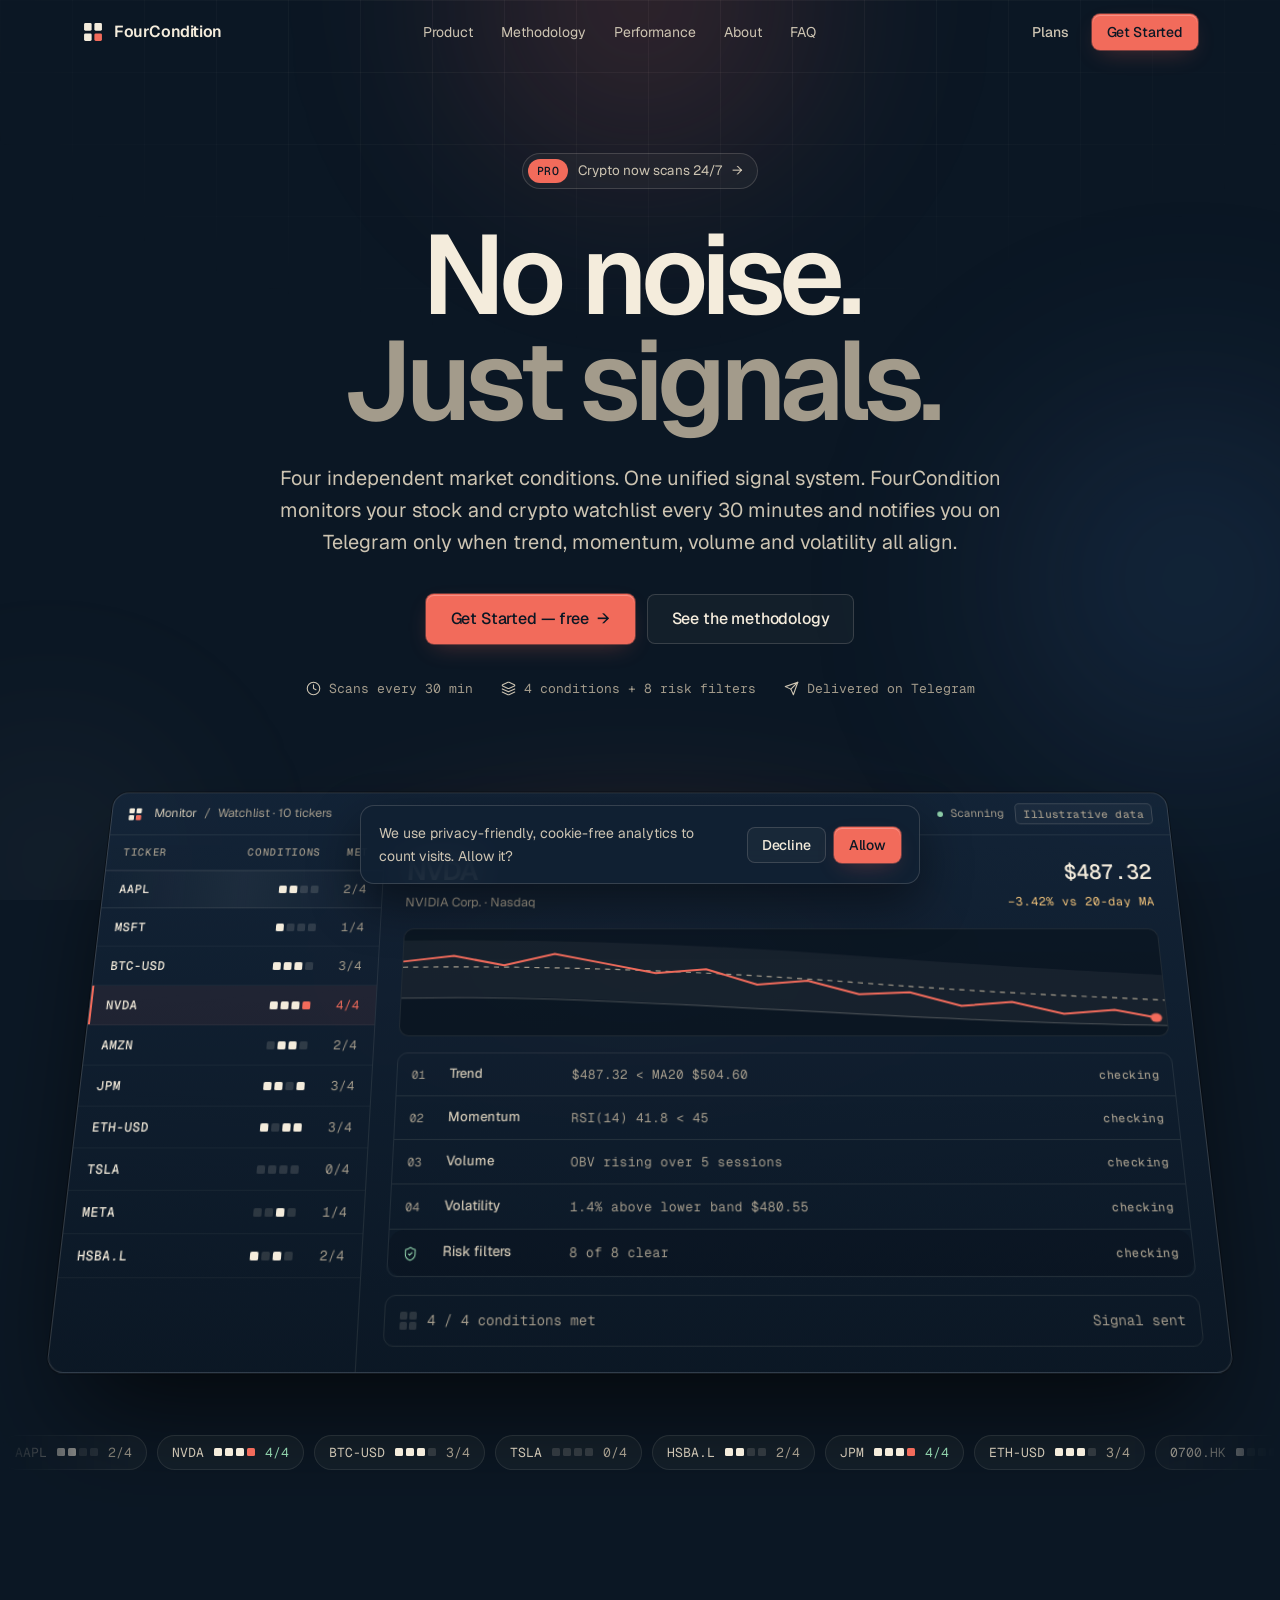
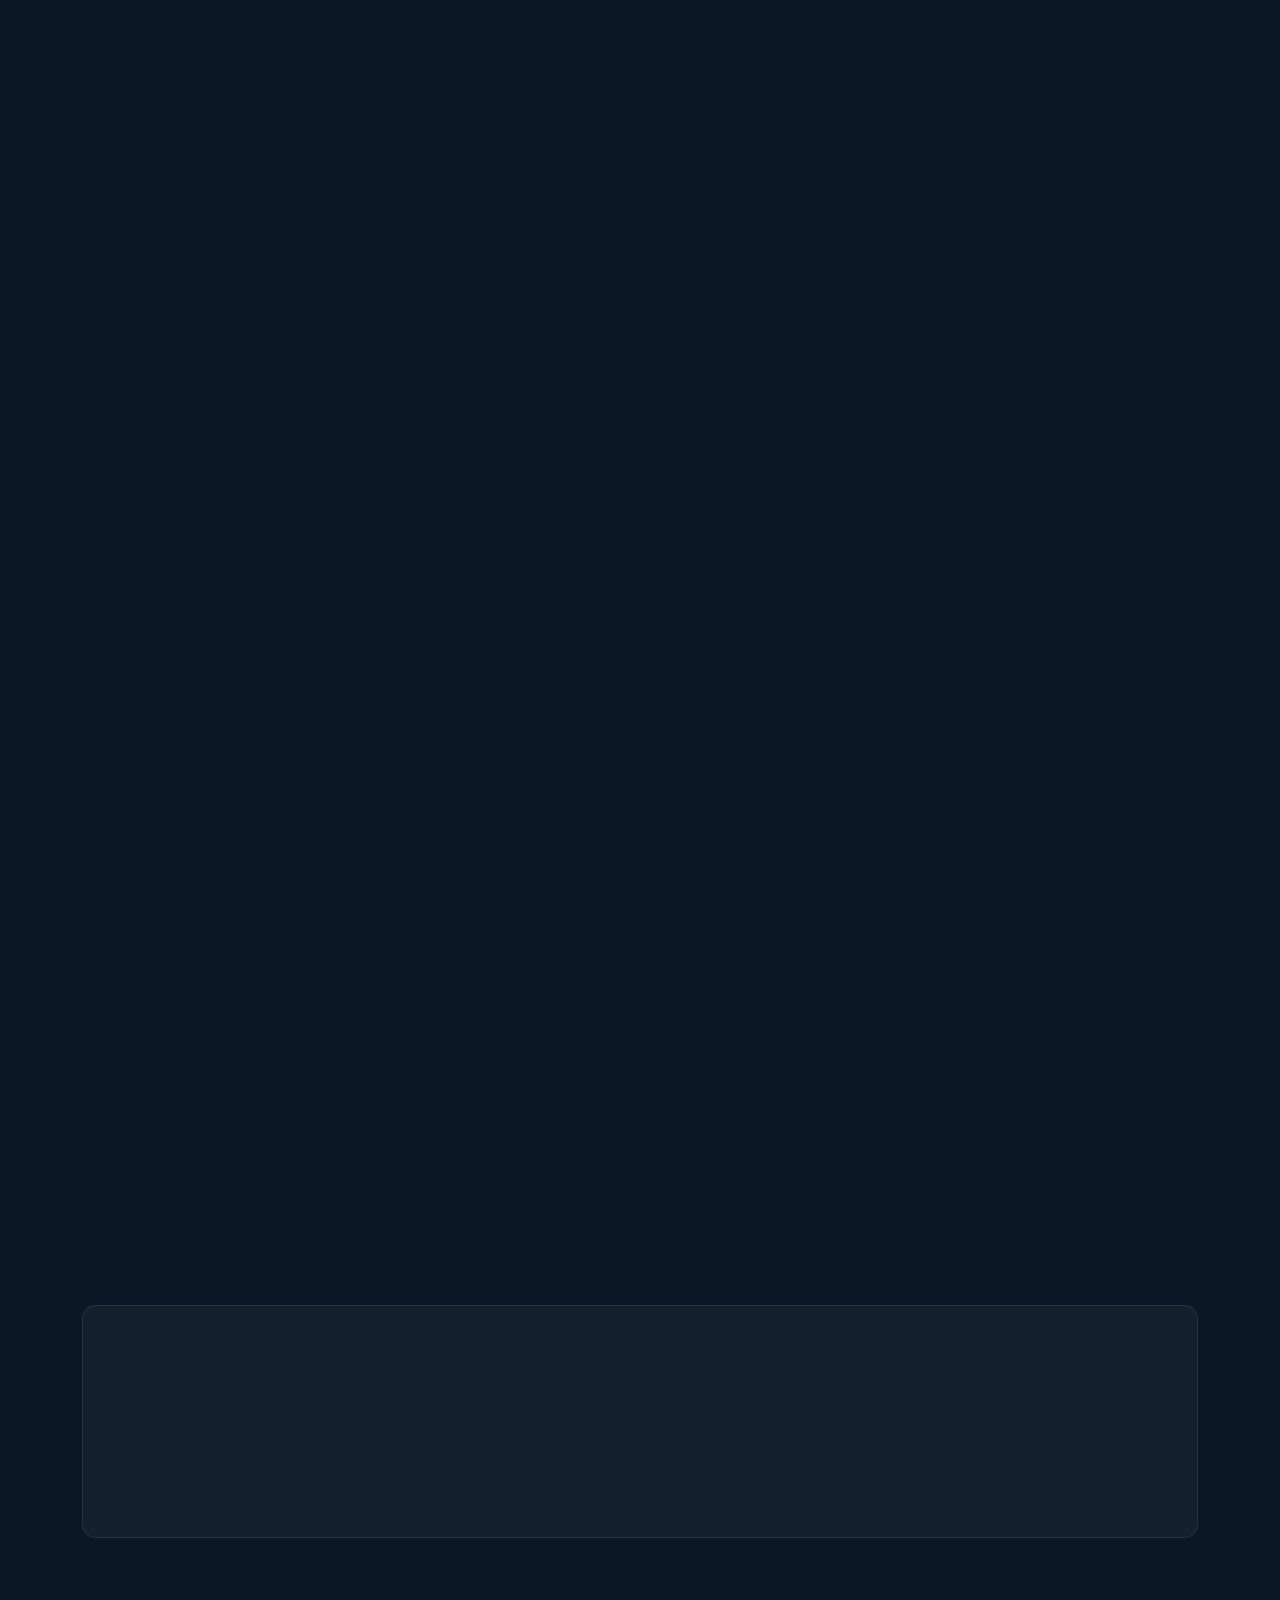
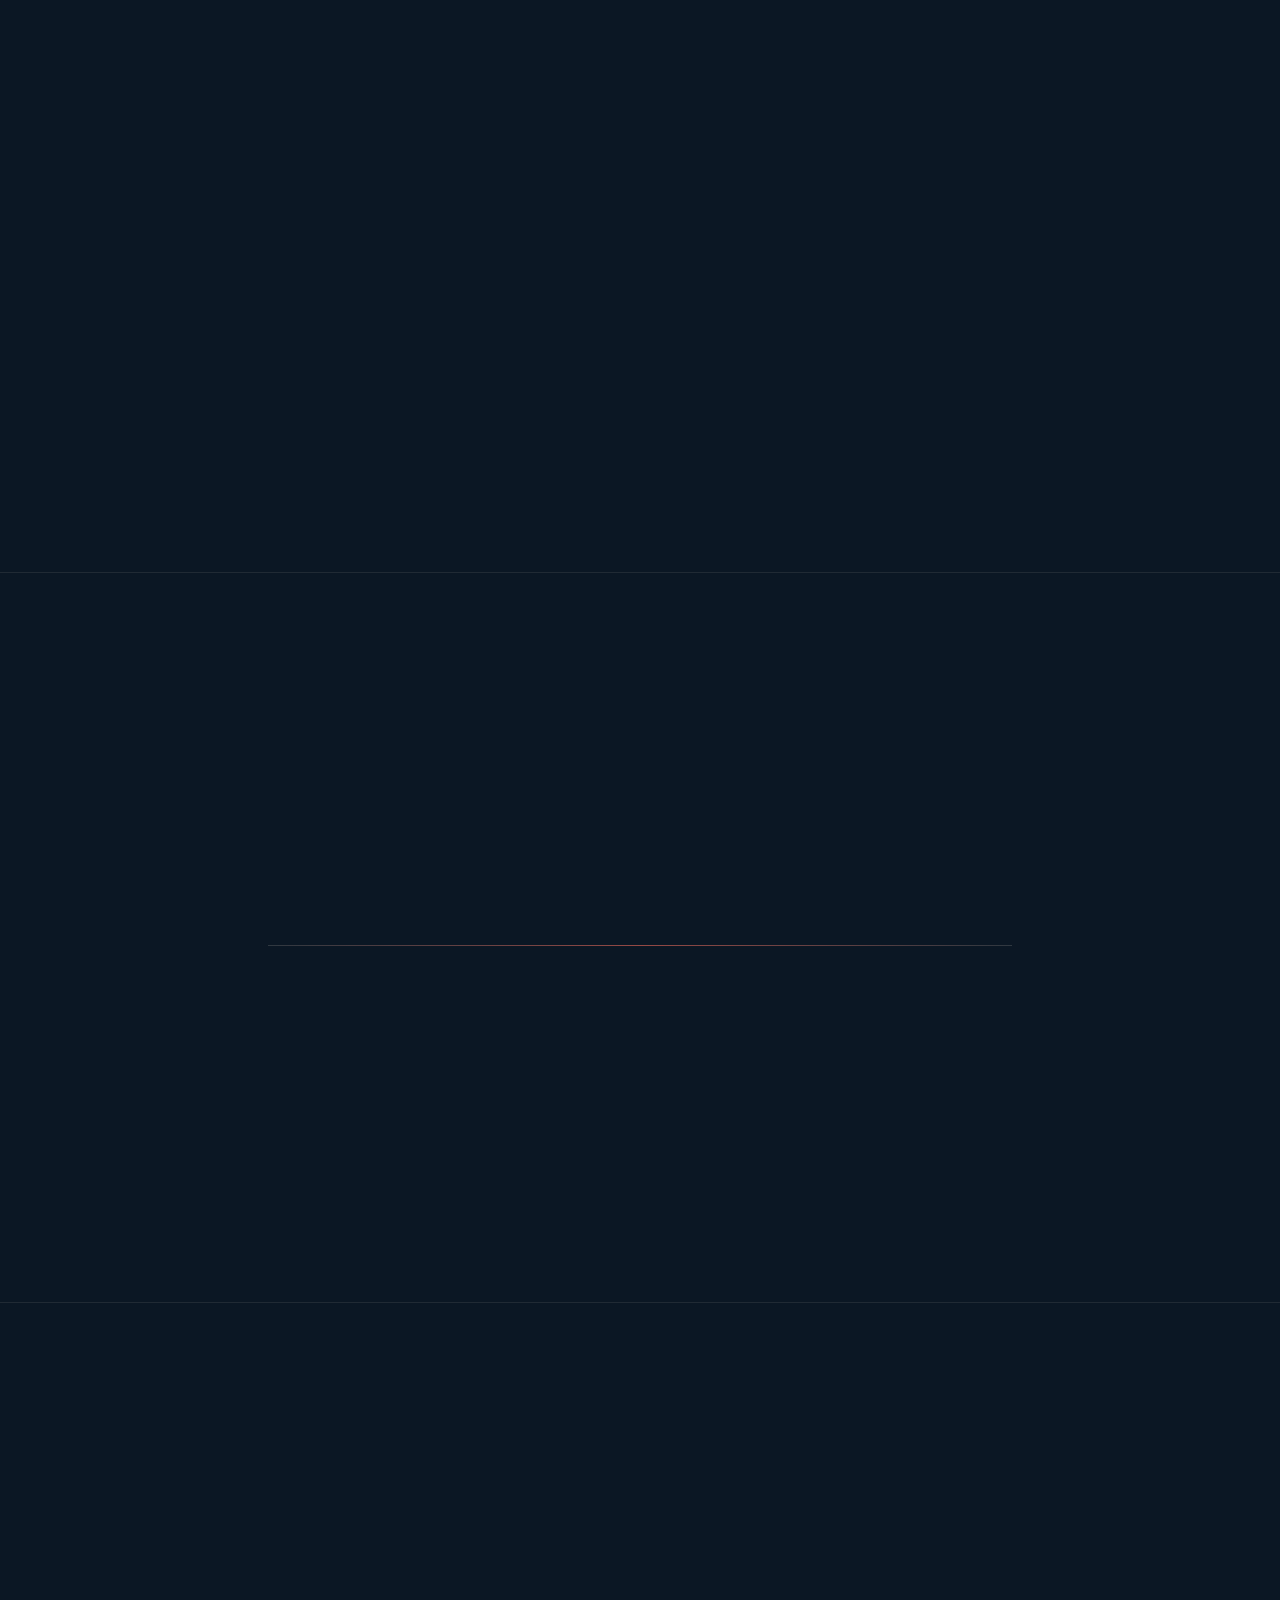
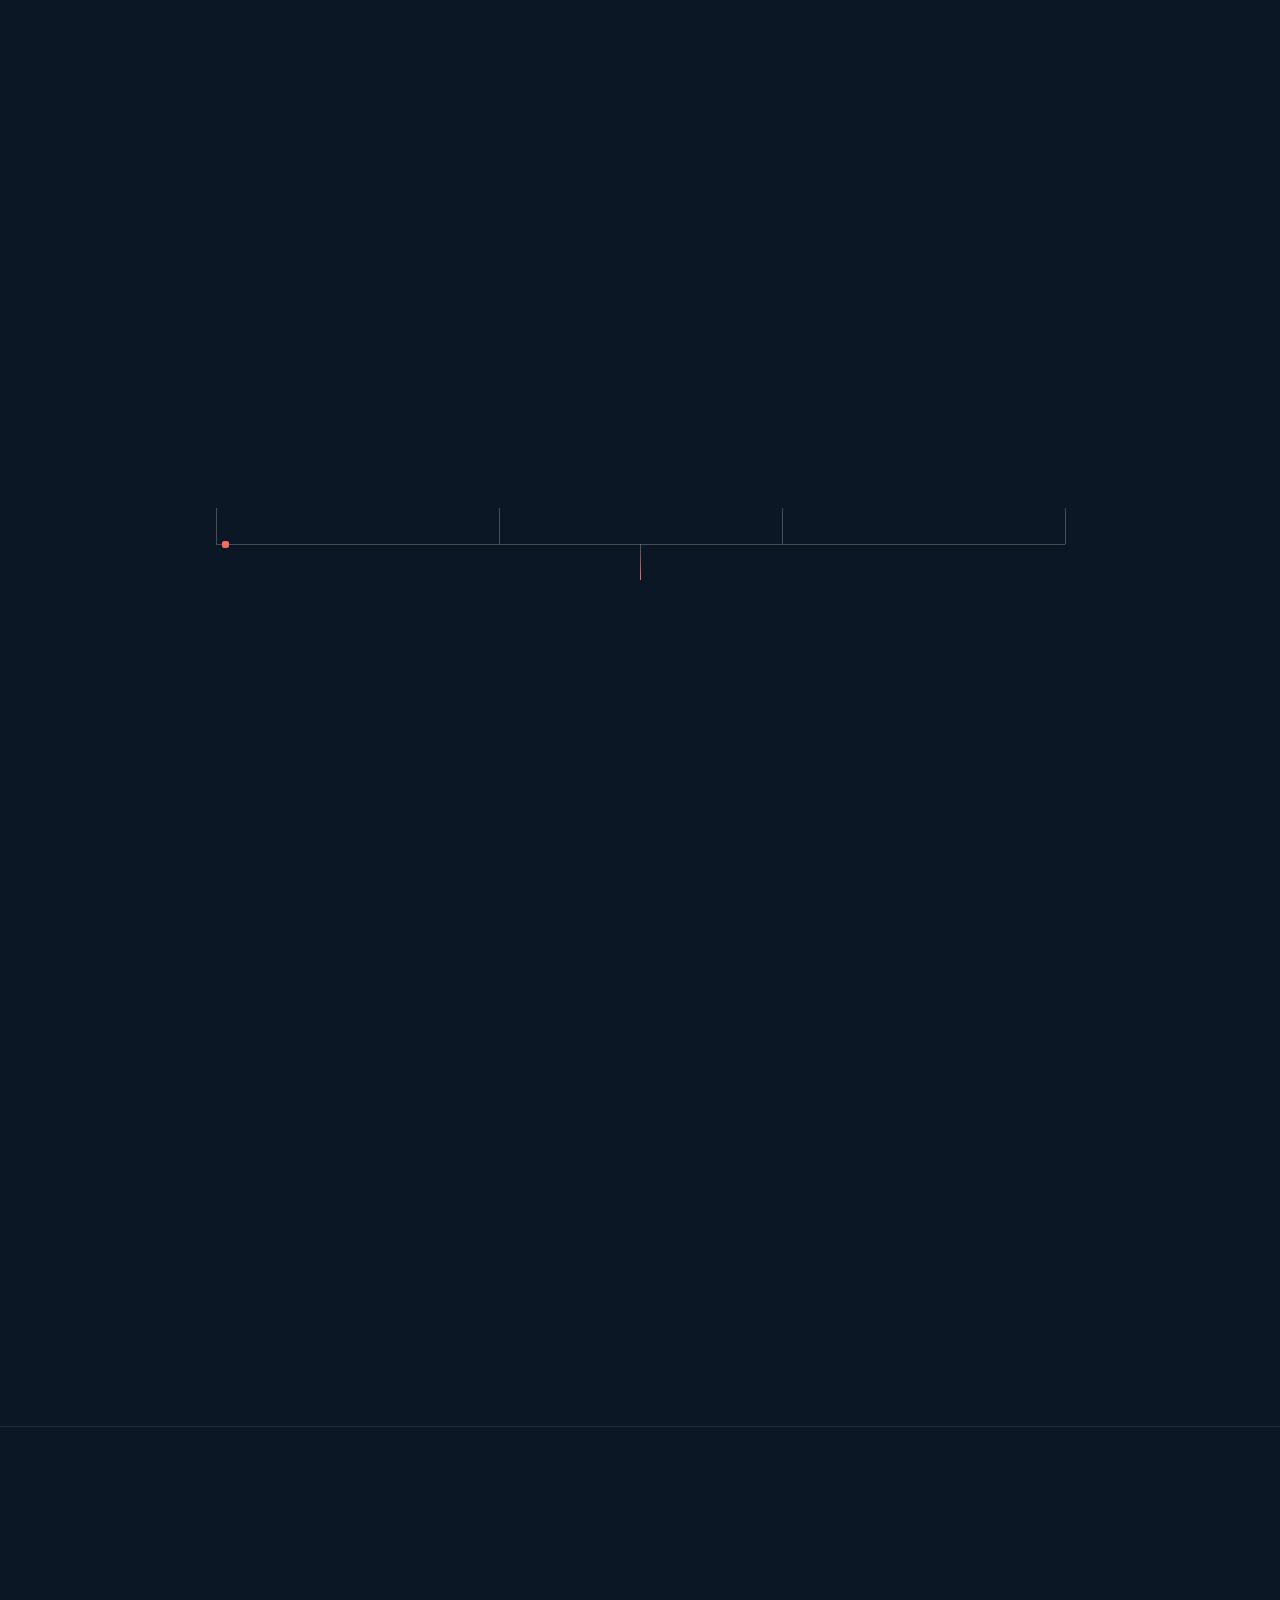
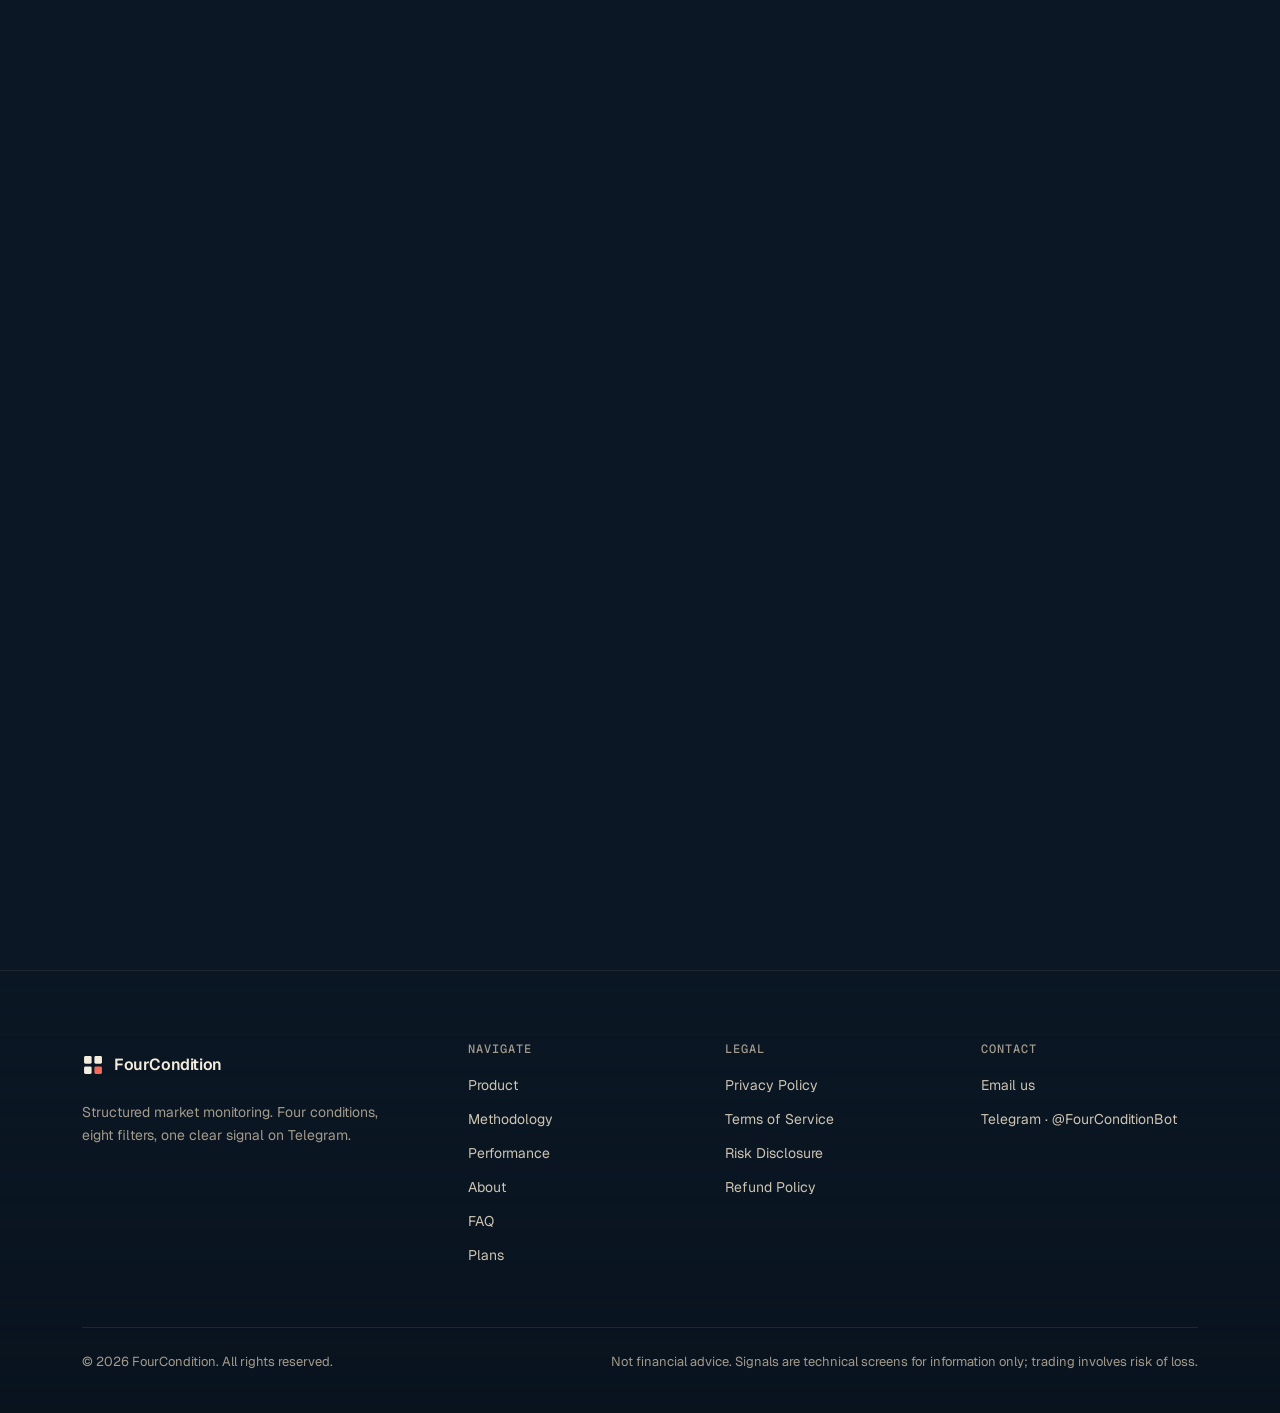
==== index.html @ 7c5f7390 "Merge remote" ====
<!doctype html>
<html lang="en">
<head>
<meta charset="utf-8">
<meta name="viewport" content="width=device-width, initial-scale=1, viewport-fit=cover">
<title>FourCondition — Intelligent Market Monitoring</title>
<meta name="description" content="FourCondition brings structured market monitoring together through a four-condition analysis system designed to reduce noise and improve clarity. Alerts on Telegram, free to start.">
<link rel="canonical" href="https://fourcondition.app/">
<meta name="theme-color" content="#0b1724">
<meta property="og:type" content="website">
<meta property="og:site_name" content="FourCondition">
<meta property="og:url" content="https://fourcondition.app/">
<meta property="og:title" content="FourCondition — Intelligent Market Monitoring">
<meta property="og:description" content="Four independent market conditions. One unified signal system. Notifications on Telegram only when every condition aligns.">
<meta property="og:image" content="https://fourcondition.app/og.png">
<meta property="og:image:width" content="1200">
<meta property="og:image:height" content="630">
<meta property="og:image:alt" content="FourCondition — No noise. Just signals.">
<meta name="twitter:card" content="summary_large_image">
<meta name="twitter:title" content="FourCondition — Intelligent Market Monitoring">
<meta name="twitter:description" content="Four independent market conditions. One unified signal system.">
<meta name="twitter:image" content="https://fourcondition.app/og.png">
<link rel="icon" href="/favicon.svg" type="image/svg+xml">
<link rel="icon" href="/favicon.png" type="image/png" sizes="32x32">
<link rel="apple-touch-icon" href="/apple-touch-icon.png">
<link rel="preconnect" href="https://fonts.googleapis.com">
<link rel="preconnect" href="https://fonts.gstatic.com" crossorigin>
<link rel="stylesheet" href="https://fonts.googleapis.com/css2?family=Geist:wght@400;500;600;700&family=Geist+Mono:wght@400;500&display=swap">
<link rel="stylesheet" href="/style.css">
<script type="application/ld+json">
{"@context":"https://schema.org","@graph":[
 {"@type":"Organization","name":"FourCondition","url":"https://fourcondition.app/","logo":"https://fourcondition.app/apple-touch-icon.png","email":"fourconditionbot@gmail.com","sameAs":["https://t.me/FourConditionBot"]},
 {"@type":"SoftwareApplication","name":"FourConditionBot","applicationCategory":"FinanceApplication","operatingSystem":"Telegram","url":"https://fourcondition.app/","offers":[{"@type":"Offer","name":"Free","price":"0","priceCurrency":"USD"},{"@type":"Offer","name":"Pro","price":"5","priceCurrency":"USD"},{"@type":"Offer","name":"Elite","price":"10","priceCurrency":"USD"}]}
]}
</script>
<style>
/* ═════════ Hero ═════════ */
.hero { padding: 88px 0 0; text-align: center; position: relative; }
.pill { display: inline-flex; align-items: center; gap: 10px; min-height: 36px; padding: 4px 14px 4px 5px; border-radius: 999px; font-size: 13.5px; color: var(--cream-2); text-decoration: none; margin-bottom: 32px; background: var(--surface); border: 1px solid var(--line-2); transition: border-color var(--t), color var(--t); }
.pill b { font: 500 11.5px/1 var(--mono); letter-spacing: .04em; text-transform: uppercase; color: var(--on-coral); background: var(--coral); padding: 6px 9px; border-radius: 999px; }
.pill:hover { color: var(--cream); border-color: var(--line-3); }
.hero h1 { font-size: clamp(52px, 9.4vw, 112px); font-weight: 600; letter-spacing: -0.055em; line-height: .95; margin-inline: auto; }
.hero h1 .dim { display: block; }
.hero .lede { font-size: clamp(17px, 1.9vw, 20px); margin: 28px auto 0; max-width: 56ch; }
.hero-actions { display: flex; flex-wrap: wrap; justify-content: center; gap: 12px; margin-top: 36px; }
.facts { display: flex; flex-wrap: wrap; justify-content: center; gap: 8px 28px; margin: 36px 0 0; padding: 0; list-style: none; font: 13px/1.4 var(--mono); color: var(--cream-3); }
.facts li { display: inline-flex; align-items: center; gap: 8px; }
.facts .i { width: 15px; height: 15px; color: var(--cream-2); }

/* Product frame */
.stage { position: relative; margin: 72px auto 0; max-width: 1120px; transform-origin: 50% 0%; will-change: transform; }
.stage::before { content: ""; position: absolute; inset: -6% 8% 30%; background: radial-gradient(closest-side, rgba(242, 107, 91, .22), transparent); filter: blur(50px); z-index: -1; }
.app { border-radius: 16px; overflow: hidden; text-align: left; background: linear-gradient(180deg, rgba(19, 36, 56, .92), rgba(11, 23, 36, .94)); border: 1px solid var(--line-2); box-shadow: 0 0 0 1px rgba(0,0,0,.4), 0 50px 100px -30px rgba(0, 0, 0, .8); }
.app-bar { display: flex; align-items: center; gap: 12px; height: 46px; padding: 0 16px; border-bottom: 1px solid var(--line); font-size: 13px; color: var(--cream-3); }
.app-bar .logo-mark { width: 16px; height: 16px; }
.app-bar .crumb { display: flex; align-items: center; gap: 8px; color: var(--cream-2); }
.app-bar .crumb span { color: var(--cream-3); }
.app-bar .status { margin-left: auto; display: flex; align-items: center; gap: 12px; font-family: var(--mono); font-size: 12px; }
.app-bar .status > span { display: inline-flex; align-items: center; gap: 8px; }
.app-body { display: grid; grid-template-columns: 290px 1fr; min-height: 440px; }

.watch { border-right: 1px solid var(--line); position: relative; overflow: hidden; }
.watch-head, .watch-row { display: grid; grid-template-columns: 1fr auto 38px; align-items: center; gap: 12px; padding: 0 16px; }
.watch-head { height: 38px; font: 500 11px/1 var(--mono); letter-spacing: .06em; text-transform: uppercase; color: var(--cream-3); border-bottom: 1px solid var(--line); }
.watch-row { height: 40px; font-family: var(--mono); font-size: 12.5px; color: var(--cream-2); border-bottom: 1px solid rgba(244, 236, 220, .045); position: relative; }
.watch-row b { font-weight: 500; color: var(--cream); }
.watch-row .sc { text-align: right; color: var(--cream-3); }
.watch-row.sel { background: rgba(242, 107, 91, .07); box-shadow: inset 2px 0 0 var(--coral); }
.watch-row.sel .sc { color: var(--coral); }
.sweep { position: absolute; left: 0; right: 0; top: 38px; height: 40px; background: linear-gradient(90deg, transparent, rgba(244, 236, 220, .05), transparent); border-block: 1px solid rgba(244, 236, 220, .06); animation: sweep 7s linear infinite; pointer-events: none; }
@keyframes sweep { from { transform: translateY(0); } to { transform: translateY(400px); } }

.detail { padding: 22px 24px; display: flex; flex-direction: column; gap: 16px; position: relative; }
.d-head { display: flex; justify-content: space-between; align-items: flex-end; gap: 16px; flex-wrap: wrap; }
.d-head .tk { font-size: 28px; font-weight: 600; letter-spacing: -0.03em; line-height: 1; }
.d-head .nm { display: block; margin-top: 6px; font-size: 13px; color: var(--cream-3); }
.d-head .px { text-align: right; font-family: var(--mono); }
.d-head .px strong { display: block; font-size: 22px; font-weight: 500; color: var(--cream); }
.d-head .px span { font-size: 12.5px; color: var(--warn); }
.chart { width: 100%; height: 110px; border-radius: 10px; background: var(--well); border: 1px solid var(--line); }
.chart .band { fill: rgba(244, 236, 220, .05); }
.chart .bline { fill: none; stroke: rgba(244, 236, 220, .25); stroke-width: 1; }
.chart .ma { fill: none; stroke: var(--cream-3); stroke-width: 1.2; stroke-dasharray: 4 4; }
.chart .pxl { fill: none; stroke: var(--coral); stroke-width: 2; stroke-dasharray: 700; stroke-dashoffset: 700; animation: draw 2.4s var(--ease) .5s forwards; }
.chart .dot { fill: var(--coral); opacity: 0; animation: pop .4s 2.7s forwards; }
@keyframes draw { to { stroke-dashoffset: 0; } }
@keyframes pop { to { opacity: 1; } }

.conds { list-style: none; margin: 0; padding: 0; border: 1px solid var(--line); border-radius: 10px; overflow: hidden; }
.conds li { display: grid; grid-template-columns: 26px 110px 1fr auto; align-items: center; gap: 12px; min-height: 42px; padding: 0 14px; font-size: 13px; border-bottom: 1px solid var(--line); color: var(--cream-3); transition: background-color .4s, color .4s; }
.conds li:last-child { border-bottom: 0; }
.conds .n { font: 11.5px var(--mono); color: var(--cream-3); }
.conds .k { font-weight: 500; color: var(--cream-2); }
.conds .v { font: 12.5px var(--mono); }
.conds .st { font: 500 11.5px var(--mono); letter-spacing: .04em; color: var(--cream-3); }
.conds .st::before { content: "checking"; }
.conds li.on { color: var(--cream-2); }
.conds li.on .k { color: var(--cream); }
.conds li.on .st { color: var(--pass); }
.conds li.on .st::before { content: "pass"; }
.conds li.filters { background: rgba(7, 17, 27, .35); }
.verdict { display: flex; align-items: center; justify-content: space-between; gap: 12px; min-height: 46px; padding: 0 14px; border-radius: 10px; border: 1px solid var(--line); font: 13px var(--mono); color: var(--cream-3); transition: all .5s var(--ease); }
.verdict > span { display: inline-flex; align-items: center; gap: 10px; }
.verdict .qgrid i { transition: background-color .4s; }
.verdict.on { border-color: rgba(143, 209, 171, .35); background: var(--pass-bg); color: var(--pass); }
.verdict.on .qgrid i { background: var(--cream); }
.verdict.on .qgrid i:last-child { background: var(--coral); }

/* Notification toast that lands when the verdict passes */
.toast { position: absolute; right: -28px; bottom: -64px; width: 330px; padding: 14px 16px; border-radius: 14px; text-align: left; background: rgba(23, 43, 66, .96); border: 1px solid var(--line-2); box-shadow: 0 30px 60px -12px rgba(0,0,0,.7); font-size: 13px; opacity: 0; translate: 0 16px; transition: opacity .5s var(--ease), translate .5s var(--ease); z-index: 2; }
.toast.on { opacity: 1; translate: 0 0; }
.toast-head { display: flex; align-items: center; gap: 10px; margin-bottom: 8px; }
.avatar { width: 30px; height: 30px; border-radius: 50%; display: grid; place-items: center; background: var(--navy); border: 1px solid var(--line-2); flex-shrink: 0; }
.avatar svg { width: 15px; height: 15px; }
.toast-head strong { font-weight: 600; font-size: 13.5px; }
.toast-head > span:last-child { margin-left: auto; font: 11.5px var(--mono); color: var(--cream-3); }
.toast p { font: 12px/1.6 var(--mono); color: var(--cream-2); }

@media (max-width: 1240px) { .toast { right: 16px; bottom: -24px; } }
@media (max-width: 860px) {
  .app-body { grid-template-columns: 1fr; }
  .watch { display: none; }
  .app-bar .crumb span:last-child, .app-bar .hide-xs { display: none; }
  .toast { position: relative; right: auto; bottom: auto; width: auto; margin: 12px 0 0; }
}
@media (max-width: 520px) {
  .detail { padding: 18px 14px; }
  .conds li { grid-template-columns: 22px 1fr auto; row-gap: 0; padding: 8px 12px; }
  .conds .v { grid-column: 2; grid-row: 2; font-size: 11.5px; color: var(--cream-3); }
  .conds .st { grid-column: 3; grid-row: 1 / span 2; }
  .facts { gap: 8px 18px; font-size: 12px; }
}

/* ═════════ Product showcase ═════════ */
.bento { display: grid; grid-template-columns: repeat(12, 1fr); gap: 16px; }
.b-7 { grid-column: span 7; } .b-5 { grid-column: span 5; }
.tile { padding: 24px; display: flex; flex-direction: column; gap: 20px; }
.tile-head { display: flex; align-items: center; justify-content: space-between; gap: 12px; }
.tile-label { display: inline-flex; align-items: center; gap: 8px; font: 500 12px/1 var(--mono); letter-spacing: .08em; text-transform: uppercase; color: var(--coral); }
.tile h3 { font-size: 22px; letter-spacing: -0.03em; }
.tile > p, .tile-copy p { color: var(--cream-2); font-size: 15px; margin-top: 8px; max-width: 48ch; }
.ui { margin-top: auto; border-radius: 10px; border: 1px solid var(--line); background: var(--well); overflow: hidden; font-size: 13px; }
@media (max-width: 960px) { .b-7, .b-5 { grid-column: span 12; } }

/* Evaluate */
.steps-ui { list-style: none; margin: 0; padding: 0; }
.steps-ui li { display: grid; grid-template-columns: 30px 1fr auto; gap: 12px; padding: 14px 16px; border-bottom: 1px solid var(--line); }
.steps-ui .n { font: 12px var(--mono); color: var(--coral); padding-top: 1px; }
.steps-ui strong { display: block; font-weight: 500; font-size: 14px; color: var(--cream); }
.steps-ui span.d { display: block; color: var(--cream-3); font-size: 13px; margin-top: 2px; }
.steps-ui .v { font-family: var(--mono); color: var(--cream-2); }
.steps-ui .ok { font: 500 12px var(--mono); color: var(--pass); align-self: start; padding-top: 2px; }
.ui-foot { display: flex; justify-content: space-between; flex-wrap: wrap; gap: 8px; padding: 12px 16px; font: 12.5px var(--mono); color: var(--cream-3); background: var(--pass-bg); }
.ui-foot strong { color: var(--pass); font-weight: 500; }

/* Telegram chat */
.chat { padding: 14px; display: flex; flex-direction: column; gap: 10px; background: linear-gradient(180deg, rgba(7,17,27,.4), rgba(7,17,27,.75)); }
.chat-head { display: flex; align-items: center; gap: 10px; padding-bottom: 12px; border-bottom: 1px solid var(--line); }
.chat-head strong { font-size: 14px; font-weight: 600; }
.chat-head small { display: block; font-size: 12px; color: var(--cream-3); }
.bubble { align-self: flex-start; max-width: 100%; padding: 12px 14px; border-radius: 4px 14px 14px 14px; background: var(--navy-3); border: 1px solid var(--line); font: 12.5px/1.65 var(--mono); color: var(--cream-2); }
.bubble b { color: var(--cream); font-weight: 500; }
.bubble hr { border: 0; border-top: 1px dashed var(--line-2); margin: 8px 0; }
.bubble a { color: #9cc3ff; text-decoration: none; }
.bubble time { display: block; text-align: right; font-size: 11px; color: var(--cream-3); margin-top: 6px; }
.bubble.me { align-self: flex-end; border-radius: 14px 4px 14px 14px; background: rgba(242, 107, 91, .12); border-color: rgba(242, 107, 91, .25); color: var(--cream); }

/* Tables (history, settings) */
.tbl { width: 100%; border-collapse: collapse; font: 12.5px var(--mono); }
.tbl th { text-align: left; font-weight: 500; font-size: 11px; letter-spacing: .06em; text-transform: uppercase; color: var(--cream-3); padding: 11px 16px; border-bottom: 1px solid var(--line); }
.tbl td { padding: 11px 16px; border-bottom: 1px solid rgba(244, 236, 220, .045); color: var(--cream-2); }
.tbl tr:last-child td { border-bottom: 0; }
.tbl td:first-child { color: var(--cream-3); }
.tbl td b { color: var(--cream); font-weight: 500; }
.tbl .r { text-align: right; }
.prompt { display: flex; align-items: center; gap: 8px; padding: 11px 16px; border-bottom: 1px solid var(--line); font: 12.5px var(--mono); color: var(--cream); }
.prompt::before { content: "›"; color: var(--coral); }
.caret { display: inline-block; width: 7px; height: 14px; background: var(--coral); animation: blink 1.1s steps(1) infinite; }
@keyframes blink { 50% { opacity: 0; } }

/* Telegram features strip */
.caps { display: grid; grid-template-columns: repeat(3, 1fr); gap: 0; margin-top: 16px; border: 1px solid var(--line); border-radius: var(--r-lg); overflow: hidden; background: var(--surface); }
.cap { padding: 22px 24px; border-right: 1px solid var(--line); border-bottom: 1px solid var(--line); }
.cap:nth-child(3n) { border-right: 0; }
.cap:nth-last-child(-n+3) { border-bottom: 0; }
.cap h3 { display: flex; align-items: center; gap: 10px; font-size: 15.5px; letter-spacing: -0.015em; margin-bottom: 6px; }
.cap h3 .i { color: var(--cream-3); width: 16px; height: 16px; }
.cap p { color: var(--cream-3); font-size: 14px; }
@media (max-width: 860px) {
  .caps { grid-template-columns: 1fr 1fr; }
  .cap:nth-child(3n) { border-right: 1px solid var(--line); }
  .cap:nth-child(2n) { border-right: 0; }
  .cap:nth-last-child(-n+3) { border-bottom: 1px solid var(--line); }
  .cap:nth-last-child(-n+1) { border-bottom: 0; }
}
@media (max-width: 560px) { .caps { grid-template-columns: 1fr; } .cap { border-right: 0 !important; border-bottom: 1px solid var(--line) !important; } .cap:last-child { border-bottom: 0 !important; } }

/* ═════════ How it works ═════════ */
.process { list-style: none; margin: 0; padding: 0; display: grid; grid-template-columns: repeat(3, 1fr); gap: 16px; position: relative; counter-reset: step; }
.process::before { content: ""; position: absolute; left: 16.66%; right: 16.66%; top: 39px; height: 1px; background: linear-gradient(90deg, var(--line-3), var(--coral), var(--line-3)); opacity: .6; }
.process li { text-align: center; padding: 0 12px; position: relative; }
.node { position: relative; z-index: 1; width: 78px; height: 78px; margin: 0 auto 28px; display: grid; place-items: center; border-radius: 18px; background: var(--navy-2); border: 1px solid var(--line-2); box-shadow: 0 0 0 8px var(--navy), var(--shadow); color: var(--cream); transition: border-color .3s, transform .3s var(--ease); }
.process li:hover .node { border-color: rgba(242, 107, 91, .55); transform: translateY(-2px); }
.node .i { width: 26px; height: 26px; }
.process .k { display: block; font: 500 12px var(--mono); letter-spacing: .1em; color: var(--coral); margin-bottom: 10px; }
.process h3 { font-size: 24px; margin-bottom: 10px; }
.process p { color: var(--cream-2); font-size: 15.5px; max-width: 34ch; margin-inline: auto; }
.process .meta { display: inline-block; margin-top: 16px; }
@media (max-width: 860px) {
  .process { grid-template-columns: 1fr; gap: 36px; }
  .process::before { left: 38px; right: auto; top: 40px; bottom: 40px; width: 1px; height: auto; background: linear-gradient(180deg, var(--line-3), var(--coral), var(--line-3)); }
  .process li { text-align: left; display: grid; grid-template-columns: 78px 1fr; gap: 0 20px; padding: 0; }
  .process .node { margin: 0; grid-row: span 4; }
  .process p { margin-inline: 0; }
}

/* ═════════ Methodology ═════════ */
.quad { display: grid; grid-template-columns: repeat(4, 1fr); gap: 16px; }
.cond { padding: 24px; display: flex; flex-direction: column; }
.cond-top { display: flex; align-items: center; justify-content: space-between; }
.cond .num { font: 500 13px var(--mono); color: var(--coral); }
.cond .ico { width: 38px; height: 38px; border-radius: 10px; display: grid; place-items: center; background: var(--surface-2); border: 1px solid var(--line); color: var(--cream); }
.cond h3 { font-size: 13px; font-family: var(--mono); font-weight: 500; letter-spacing: .12em; text-transform: uppercase; color: var(--cream-3); margin: 28px 0 8px; }
.cond .rule { font-size: 20px; font-weight: 600; letter-spacing: -0.025em; line-height: 1.2; color: var(--cream); }
.cond p { color: var(--cream-2); font-size: 14.5px; margin-top: 10px; }
.cond .ind { margin-top: 18px; }
.viz { height: 96px; margin-top: auto; border-radius: 8px; border: 1px solid var(--line); background: var(--well); position: relative; overflow: hidden; }
.cond .viz { margin-top: auto; }
.cond .ind { margin-bottom: 22px; }
.viz svg { width: 100%; height: 100%; }
.cond.in .viz .draw { stroke-dasharray: 800; stroke-dashoffset: 800; animation: draw 2s var(--ease) .3s forwards; }
.gauge { position: absolute; inset: auto 16px 26px; height: 5px; border-radius: 5px; background: linear-gradient(90deg, var(--pass), var(--cream-3) 50%, var(--warn)); opacity: .7; }
.tickm { position: absolute; bottom: 36px; font: 10.5px var(--mono); color: var(--cream-3); transform: translateX(-50%); }
.needle { position: absolute; bottom: 18px; left: 16px; width: 2px; height: 21px; border-radius: 2px; background: var(--cream); transition: left 1.6s var(--ease) .4s; }
.cond.in .needle { left: calc(16px + (100% - 32px) * .418); }
.bars { position: absolute; inset: 14px 16px 14px; display: flex; align-items: flex-end; gap: 6px; }
.bars i { flex: 1; height: 0; border-radius: 2px 2px 0 0; background: rgba(244, 236, 220, .22); transition: height 1s var(--ease); transition-delay: calc(var(--k) * 70ms + .3s); }
.bars i:nth-last-child(-n+5) { background: var(--cream-2); }
.cond.in .bars i { height: var(--h); }

/* Convergence into the evaluation pipeline */
.bus { position: relative; height: 72px; display: grid; grid-template-columns: repeat(4, 1fr); gap: 16px; }
.bus i { position: relative; }
.bus i::before { content: ""; position: absolute; left: 50%; top: 0; height: 36px; width: 1px; background: var(--line-3); }
.bus::before { content: ""; position: absolute; left: calc((100% - 48px) / 8); right: calc((100% - 48px) / 8); top: 36px; height: 1px; background: var(--line-3); }
.bus::after { content: ""; position: absolute; left: 50%; top: 36px; height: 36px; width: 1px; background: linear-gradient(var(--line-3), var(--coral)); }
.pulse { position: absolute; top: 33px; left: 12.5%; width: 7px; height: 7px; border-radius: 2px; background: var(--coral); animation: pulse 3.2s var(--ease) infinite; }
@keyframes pulse { 0% { left: 12.5%; opacity: 0; } 15% { opacity: 1; } 50% { left: calc(50% - 3px); opacity: 1; } 51%, 100% { left: calc(50% - 3px); opacity: 0; } }
.pipeline { display: grid; grid-template-columns: 1fr auto 1fr auto 1fr; align-items: stretch; gap: 0; max-width: 980px; margin: 0 auto; padding: 8px; border-radius: 16px; }
.stage-box { display: flex; align-items: center; gap: 14px; padding: 16px 18px; border-radius: 10px; }
.stage-box.hot { background: rgba(242, 107, 91, .08); box-shadow: inset 0 0 0 1px rgba(242, 107, 91, .3); }
.stage-box strong { display: block; font-size: 15px; font-weight: 600; letter-spacing: -0.015em; }
.stage-box div > span { display: block; font-size: 13px; color: var(--cream-3); }
.stage-box .qgrid { flex-shrink: 0; }
.stage-box .qgrid { grid-template-columns: repeat(2, 10px); gap: 3px; }
.stage-box .qgrid i { width: 10px; height: 10px; border-radius: 2px; }
.stage-box > .i { color: var(--cream-2); }
.pipe-arrow { display: grid; place-items: center; padding: 0 6px; color: var(--cream-3); }
@media (max-width: 960px) { .quad { grid-template-columns: 1fr 1fr; } .bus { display: none; } .pipeline { margin-top: 16px; } }
@media (max-width: 720px) { .pipeline { grid-template-columns: 1fr; } .pipe-arrow { transform: rotate(90deg); padding: 4px 0; } }
@media (max-width: 560px) { .quad { grid-template-columns: 1fr; } }

.filters { display: grid; grid-template-columns: 1fr 1fr; gap: 0 48px; margin: 0; padding: 8px 28px; border-radius: var(--r-lg); }
.filters > div { display: grid; grid-template-columns: 24px 1fr; gap: 4px 12px; padding: 18px 0; border-bottom: 1px solid var(--line); }
.filters > div:nth-last-child(-n+2) { border-bottom: 0; }
.filters .i { color: var(--pass); width: 16px; height: 16px; margin-top: 3px; }
.filters dt { font-weight: 500; font-size: 15px; }
.filters dd { grid-column: 2; margin: 0; color: var(--cream-2); font-size: 14.5px; }
.sub-head { display: flex; justify-content: space-between; align-items: end; gap: 16px; flex-wrap: wrap; margin: 88px 0 24px; }
.sub-head h3 { font-size: clamp(24px, 3vw, 32px); }
.sub-head p { color: var(--cream-3); max-width: 46ch; font-size: 15px; }
@media (max-width: 760px) { .filters { grid-template-columns: 1fr; padding: 4px 18px; } .filters > div:nth-last-child(2) { border-bottom: 1px solid var(--line); } }

/* ═════════ Strategies ═════════ */
.strategies { list-style: none; margin: 0; padding: 0; display: grid; grid-template-columns: repeat(5, 1fr); gap: 12px; }
.strategies li { padding: 20px; border-radius: 12px; }
.strategies li:hover { border-color: rgba(242, 107, 91, .4); }
.strategies .n { font: 500 12px var(--mono); color: var(--coral); }
.strategies strong { display: block; font-weight: 600; letter-spacing: -0.02em; margin: 12px 0 4px; }
.strategies span { color: var(--cream-3); font-size: 14px; }
.note { margin-top: 28px; color: var(--cream-2); text-align: center; }
@media (max-width: 960px) { .strategies { grid-template-columns: repeat(3, 1fr); } }
@media (max-width: 600px) { .strategies { grid-template-columns: 1fr 1fr; } }

/* ═════════ Why ═════════ */
.why { display: grid; grid-template-columns: 1fr 1.15fr; gap: 64px; align-items: start; }
.why-lead { position: sticky; top: 112px; }
.why-lead h2 { font-size: clamp(40px, 5.4vw, 64px); }
.why-lead .lede { margin-top: 24px; }
.why-lead .quote { margin-top: 32px; padding: 18px 20px; border: 1px solid var(--line-2); background: var(--surface); border-radius: 10px; color: var(--cream-2); font-size: 15px; }
.why-lead .quote strong { color: var(--cream); font-weight: 600; }
.why-list { list-style: none; margin: 0; padding: 0; border-top: 1px solid var(--line); }
.why-list li { display: grid; grid-template-columns: 48px 1fr; gap: 20px; padding: 28px 0; border-bottom: 1px solid var(--line); }
.why-list .ico { width: 44px; height: 44px; border-radius: 12px; display: grid; place-items: center; background: var(--surface-2); border: 1px solid var(--line); color: var(--coral); transition: border-color .3s; }
.why-list li:hover .ico { border-color: rgba(242, 107, 91, .5); }
.why-list h3 { font-size: 20px; letter-spacing: -0.025em; margin: 2px 0 8px; }
.why-list p { color: var(--cream-2); font-size: 15.5px; }
@media (max-width: 900px) { .why { grid-template-columns: 1fr; gap: 40px; } .why-lead { position: static; } }

/* ═════════ Performance ═════════ */
.report { border-radius: 16px; overflow: hidden; }
.report-meta { display: grid; grid-template-columns: repeat(4, 1fr); border-bottom: 1px solid var(--line); }
.report-meta > div { padding: 20px 24px; border-right: 1px solid var(--line); }
.report-meta > div:last-child { border-right: 0; }
.report-meta dt { font: 500 11px var(--mono); letter-spacing: .08em; text-transform: uppercase; color: var(--cream-3); margin-bottom: 8px; }
.report-meta dd { margin: 0; font-size: 15px; color: var(--cream); }
@media (max-width: 860px) { .report-meta { grid-template-columns: 1fr 1fr; } .report-meta > div:nth-child(2) { border-right: 0; } .report-meta > div:nth-child(-n+2) { border-bottom: 1px solid var(--line); } }
@media (max-width: 460px) { .report-meta { grid-template-columns: 1fr; } .report-meta > div { border-right: 0; border-bottom: 1px solid var(--line); } .report-meta > div:last-child { border-bottom: 0; } }
.rep-row { display: grid; grid-template-columns: 110px 110px 1fr 90px 100px; gap: 16px; align-items: center; padding: 16px 24px; border-bottom: 1px solid var(--line); font-size: 14.5px; }
.rep-row.h { font: 500 11px var(--mono); letter-spacing: .08em; text-transform: uppercase; color: var(--cream-3); padding-block: 12px; }
.rep-row .m, .rep-row .d { font-family: var(--mono); font-size: 13px; color: var(--cream-3); }
.rep-row .t { font-family: var(--mono); font-weight: 500; }
.rep-row .hl { color: var(--cream-2); }
.rep-row .r { font: 500 15px var(--mono); text-align: right; }
.rep-row .r.up { color: var(--pass); } .rep-row .r.down { color: var(--warn); }
@media (max-width: 760px) { .rep-row { grid-template-columns: 1fr auto; gap: 4px 16px; } .rep-row.h { display: none; } .rep-row .hl { grid-column: 1 / -1; } .rep-row .d { display: none; } }
.empty { display: grid; justify-items: center; text-align: center; gap: 14px; padding: 56px 24px; }
.empty .ico { width: 52px; height: 52px; border-radius: 14px; display: grid; place-items: center; background: var(--surface-2); border: 1px solid var(--line-2); color: var(--cream-2); }
.empty h3 { font-size: 20px; }
.empty p { color: var(--cream-2); max-width: 52ch; }
.disclose { display: flex; gap: 14px; align-items: flex-start; padding: 18px 24px; border-top: 1px solid var(--line); background: rgba(7, 17, 27, .4); font-size: 14px; color: var(--cream-3); }
.disclose .i { color: var(--warn); margin-top: 2px; }
.disclose a { color: var(--cream-2); }

/* ═════════ About ═════════ */
.about { display: grid; grid-template-columns: 1fr 1.25fr; gap: 64px; align-items: start; }
.about-card { padding: 32px; }
.about-card p { color: var(--cream-2); font-size: 16.5px; }
.about-card p + p { margin-top: 16px; }
.about-card p strong { color: var(--cream); font-weight: 500; }
.principles { list-style: none; margin: 32px 0 0; padding: 0; display: grid; gap: 12px; }
.principles li { display: flex; gap: 12px; align-items: flex-start; color: var(--cream-2); font-size: 15px; }
.principles .i { color: var(--coral); margin-top: 3px; width: 16px; height: 16px; }
.sig { display: flex; align-items: center; gap: 14px; margin-top: 28px; padding-top: 22px; border-top: 1px solid var(--line); font-size: 14.5px; color: var(--cream-3); }
.sig strong { color: var(--cream); font-weight: 600; display: block; font-size: 15px; }
.sig .avatar { width: 40px; height: 40px; }
@media (max-width: 860px) { .about { grid-template-columns: 1fr; gap: 32px; } }

/* ═════════ FAQ ═════════ */
.faq-wrap { display: grid; grid-template-columns: 1fr 1.6fr; gap: 64px; align-items: start; }
.faq-wrap .section-head { position: sticky; top: 112px; margin: 0; }
.faq { display: grid; gap: 0; border-top: 1px solid var(--line); }
.faq details { border-bottom: 1px solid var(--line); }
.faq summary { list-style: none; cursor: pointer; display: flex; justify-content: space-between; align-items: center; gap: 16px; min-height: 64px; padding: 16px 0; font-size: 17px; font-weight: 500; letter-spacing: -0.015em; transition: color var(--t); }
.faq summary:hover { color: #fff; }
.faq summary::-webkit-details-marker { display: none; }
.faq summary .pm { position: relative; width: 28px; height: 28px; flex-shrink: 0; border-radius: 8px; border: 1px solid var(--line-2); transition: border-color .3s, background-color .3s; }
.faq summary .pm::before, .faq summary .pm::after { content: ""; position: absolute; left: 50%; top: 50%; width: 11px; height: 1.5px; margin: -.75px 0 0 -5.5px; background: var(--cream-2); transition: transform .3s var(--ease); }
.faq summary .pm::after { transform: rotate(90deg); }
.faq details[open] summary .pm { border-color: rgba(242, 107, 91, .5); background: rgba(242, 107, 91, .08); }
.faq details[open] summary .pm::after { transform: rotate(0deg); }
.faq details::details-content { block-size: 0; overflow: clip; transition: block-size .35s var(--ease), content-visibility .35s allow-discrete; }
.faq details[open]::details-content { block-size: auto; }
.faq details p { color: var(--cream-2); padding: 0 48px 24px 0; max-width: 68ch; }
@media (max-width: 900px) { .faq-wrap { grid-template-columns: 1fr; gap: 32px; } .faq-wrap .section-head { position: static; } .faq details p { padding-right: 0; } }

/* ═════════ Closing CTA ═════════ */
.closing { padding-block: 40px 128px; }
.cta { position: relative; overflow: hidden; text-align: center; padding: 96px 24px; border-radius: 24px; border: 1px solid var(--line-2); background:
  radial-gradient(60% 80% at 50% 110%, rgba(242, 107, 91, .28), transparent 70%),
  linear-gradient(180deg, var(--navy-2), var(--navy)); }
.cta::before { content: ""; position: absolute; inset: 0; background-image: linear-gradient(var(--line) 1px, transparent 1px), linear-gradient(90deg, var(--line) 1px, transparent 1px); background-size: 48px 48px; mask-image: radial-gradient(ellipse 60% 70% at 50% 100%, #000, transparent 75%); -webkit-mask-image: radial-gradient(ellipse 60% 70% at 50% 100%, #000, transparent 75%); pointer-events: none; }
.cta > * { position: relative; }
.cta .big-mark { width: 56px; height: 56px; margin: 0 auto 32px; }
.cta h2 { margin-inline: auto; font-size: clamp(38px, 6.4vw, 76px); letter-spacing: -0.05em; max-width: 15ch; }
.cta .lede { margin: 22px auto 0; }
.cta .hero-actions { margin-top: 36px; }
.cta-steps { list-style: none; display: flex; justify-content: center; flex-wrap: wrap; gap: 8px 28px; margin: 40px 0 0; padding: 0; font: 13px var(--mono); color: var(--cream-3); }
.cta-steps span { color: var(--coral); margin-right: 8px; }
@media (max-width: 560px) { .cta { padding: 64px 18px; border-radius: 18px; } .cta .btn, .hero-actions .btn { width: 100%; } .hero-actions { flex-direction: column; } }

/* Ticker marquee */
.marquee { margin-top: 96px; overflow: hidden; mask-image: linear-gradient(90deg, transparent, #000 12%, #000 88%, transparent); -webkit-mask-image: linear-gradient(90deg, transparent, #000 12%, #000 88%, transparent); }
.marquee-track { display: flex; gap: 10px; width: max-content; animation: marquee 40s linear infinite; }
.marquee:hover .marquee-track { animation-play-state: paused; }
.chip { display: inline-flex; gap: 10px; align-items: center; padding: 8px 14px; border-radius: 999px; font: 13px var(--mono); color: var(--cream-2); white-space: nowrap; background: var(--surface); border: 1px solid var(--line); }
.chip em { font-style: normal; color: var(--cream-3); }
.chip .qgrid.full ~ em { color: var(--pass); }
@keyframes marquee { to { transform: translateX(-50%); } }

/* Command palette */
.palette { max-width: 720px; margin: 64px auto 0; overflow: hidden; }
.palette-search { display: flex; align-items: center; gap: 12px; padding: 18px 20px; border-bottom: 1px solid var(--line); font-size: 16px; color: var(--cream-3); }
.palette-search .caret { height: 20px; width: 2px; margin-left: 2px; vertical-align: middle; }
.palette ul { list-style: none; margin: 0; padding: 8px; max-height: 340px; overflow-y: auto; }
.palette li { display: flex; justify-content: space-between; gap: 16px; padding: 10px 12px; border-radius: 8px; font-size: 14.5px; transition: background-color .25s; }
.palette li code { background: none; border: 0; padding: 0; font-size: 14px; }
.palette li span { color: var(--cream-3); text-align: right; }
.palette li.active { background: var(--surface-2); }
.palette li.active span { color: var(--cream-2); }
.palette-foot { display: flex; justify-content: space-between; padding: 10px 20px; border-top: 1px solid var(--line); font: 12px var(--mono); color: var(--cream-3); }
kbd { font: 11px var(--mono); padding: 1px 6px; border-radius: 4px; border: 1px solid var(--line-2); }

/* ═════════ Indicator explainer ═════════ */
.explain { display: grid; grid-template-columns: 1fr 1fr; gap: 16px; align-items: start; }
.explain details { padding: 0; transition: border-color .3s; }
.explain details[open] { border-color: rgba(242, 107, 91, .4); }
.explain summary { list-style: none; cursor: pointer; display: grid; grid-template-columns: 38px 1fr 28px; align-items: center; gap: 16px; padding: 22px 24px; border-radius: inherit; }
.explain summary::-webkit-details-marker { display: none; }
.explain summary:focus-visible { outline: 2px solid var(--coral); outline-offset: 2px; }
.explain .ico { width: 38px; height: 38px; border-radius: 10px; display: grid; place-items: center; background: var(--surface-2); border: 1px solid var(--line); color: var(--cream); }
.explain h3 { font-size: 19px; font-weight: 600; letter-spacing: -0.02em; color: var(--cream); }
.explain .hook { display: block; font-size: 14px; font-weight: 400; letter-spacing: 0; color: var(--cream-3); margin-top: 2px; }
.explain .pm { position: relative; width: 28px; height: 28px; border-radius: 8px; border: 1px solid var(--line-2); transition: border-color .3s, background-color .3s; }
.explain .pm::before, .explain .pm::after { content: ""; position: absolute; left: 50%; top: 50%; width: 11px; height: 1.5px; margin: -.75px 0 0 -5.5px; background: var(--cream-2); transition: transform .3s var(--ease); }
.explain .pm::after { transform: rotate(90deg); }
.explain details[open] .pm { border-color: rgba(242, 107, 91, .5); background: rgba(242, 107, 91, .08); }
.explain details[open] .pm::after { transform: rotate(0deg); }
.explain dl { margin: 0; padding: 0 24px 24px; display: grid; gap: 14px; border-top: 1px solid var(--line); padding-top: 18px; }
.explain dt { font: 500 11.5px var(--mono); letter-spacing: .1em; text-transform: uppercase; color: var(--coral); }
.explain dd { margin: 4px 0 0; font-size: 15px; line-height: 1.6; color: var(--cream-2); }
@media (max-width: 720px) { .explain { grid-template-columns: 1fr; } .explain summary { padding: 18px; gap: 14px; } .explain dl { padding: 16px 18px 20px; } }
@media (prefers-reduced-motion: reduce) { .explain .pm::before, .explain .pm::after { transition: none; } }
</style>
</head>
<body class="has-mbar">
<svg width="0" height="0" style="position:absolute" aria-hidden="true">
  <!-- Lucide icons (ISC licence) -->
  <symbol id="i-arrow" viewBox="0 0 24 24"><path d="M5 12h14"/><path d="m12 5 7 7-7 7"/></symbol>
  <symbol id="i-trend" viewBox="0 0 24 24"><polyline points="22 17 13.5 8.5 8.5 13.5 2 7"/><polyline points="16 17 22 17 22 11"/></symbol>
  <symbol id="i-gauge" viewBox="0 0 24 24"><path d="m12 14 4-4"/><path d="M3.34 19a10 10 0 1 1 17.32 0"/></symbol>
  <symbol id="i-bars" viewBox="0 0 24 24"><path d="M3 3v18h18"/><path d="M18 17V9"/><path d="M13 17V5"/><path d="M8 17v-3"/></symbol>
  <symbol id="i-wave" viewBox="0 0 24 24"><path d="M2 12h3l3-8 4 16 3-8h7"/></symbol>
  <symbol id="i-radar" viewBox="0 0 24 24"><path d="M19.07 4.93A10 10 0 0 0 6.99 3.34"/><path d="M4 6h.01"/><path d="M2.29 9.62A10 10 0 1 0 21.31 8.35"/><path d="M16.24 7.76A6 6 0 1 0 8.23 16.67"/><path d="M12 18h.01"/><path d="M17.99 11.66A6 6 0 0 1 15.77 16.67"/><circle cx="12" cy="12" r="2"/><path d="m13.41 10.59 5.66-5.66"/></symbol>
  <symbol id="i-checks" viewBox="0 0 24 24"><path d="m3 17 2 2 4-4"/><path d="m3 7 2 2 4-4"/><path d="M13 6h8"/><path d="M13 12h8"/><path d="M13 18h8"/></symbol>
  <symbol id="i-send" viewBox="0 0 24 24"><path d="m22 2-7 20-4-9-9-4Z"/><path d="M22 2 11 13"/></symbol>
  <symbol id="i-shield" viewBox="0 0 24 24"><path d="M20 13c0 5-3.5 7.5-7.66 8.95a1 1 0 0 1-.67-.01C7.5 20.5 4 18 4 13V6a1 1 0 0 1 1-1c2 0 4.5-1.2 6.24-2.72a1.17 1.17 0 0 1 1.52 0C14.51 3.81 17 5 19 5a1 1 0 0 1 1 1z"/><path d="m9 12 2 2 4-4"/></symbol>
  <symbol id="i-check" viewBox="0 0 24 24"><path d="M20 6 9 17l-5-5"/></symbol>
  <symbol id="i-clock" viewBox="0 0 24 24"><circle cx="12" cy="12" r="10"/><polyline points="12 6 12 12 16 14"/></symbol>
  <symbol id="i-layers" viewBox="0 0 24 24"><path d="m12.83 2.18a2 2 0 0 0-1.66 0L2.6 6.08a1 1 0 0 0 0 1.83l8.58 3.91a2 2 0 0 0 1.66 0l8.58-3.9a1 1 0 0 0 0-1.83Z"/><path d="m22 17.65-9.17 4.16a2 2 0 0 1-1.66 0L2 17.65"/><path d="m22 12.65-9.17 4.16a2 2 0 0 1-1.66 0L2 12.65"/></symbol>
  <symbol id="i-bell" viewBox="0 0 24 24"><path d="M6 8a6 6 0 0 1 12 0c0 7 3 9 3 9H3s3-2 3-9"/><path d="M10.3 21a1.94 1.94 0 0 0 3.4 0"/></symbol>
  <symbol id="i-volume-x" viewBox="0 0 24 24"><path d="M11 5 6 9H2v6h4l5 4V5Z"/><line x1="22" x2="16" y1="9" y2="15"/><line x1="16" x2="22" y1="9" y2="15"/></symbol>
  <symbol id="i-history" viewBox="0 0 24 24"><path d="M3 12a9 9 0 1 0 9-9 9.75 9.75 0 0 0-6.74 2.74L3 8"/><path d="M3 3v5h5"/><path d="M12 7v5l4 2"/></symbol>
  <symbol id="i-sliders" viewBox="0 0 24 24"><line x1="21" x2="14" y1="4" y2="4"/><line x1="10" x2="3" y1="4" y2="4"/><line x1="21" x2="12" y1="12" y2="12"/><line x1="8" x2="3" y1="12" y2="12"/><line x1="21" x2="16" y1="20" y2="20"/><line x1="12" x2="3" y1="20" y2="20"/><line x1="14" x2="14" y1="2" y2="6"/><line x1="8" x2="8" y1="10" y2="14"/><line x1="16" x2="16" y1="18" y2="22"/></symbol>
  <symbol id="i-list" viewBox="0 0 24 24"><path d="M3 12h.01"/><path d="M3 18h.01"/><path d="M3 6h.01"/><path d="M8 12h13"/><path d="M8 18h13"/><path d="M8 6h13"/></symbol>
  <symbol id="i-package" viewBox="0 0 24 24"><path d="M11 21.73a2 2 0 0 0 2 0l7-4A2 2 0 0 0 21 16V8a2 2 0 0 0-1-1.73l-7-4a2 2 0 0 0-2 0l-7 4A2 2 0 0 0 3 8v8a2 2 0 0 0 1 1.73z"/><path d="M12 22V12"/><path d="m3.3 7 8.7 5 8.7-5"/><path d="m7.5 4.27 9 5.15"/></symbol>
  <symbol id="i-eye-off" viewBox="0 0 24 24"><path d="M9.88 9.88a3 3 0 1 0 4.24 4.24"/><path d="M10.73 5.08A10.43 10.43 0 0 1 12 5c7 0 10 7 10 7a13.16 13.16 0 0 1-1.67 2.68"/><path d="M6.61 6.61A13.53 13.53 0 0 0 2 12s3 7 10 7a9.74 9.74 0 0 0 5.39-1.61"/><line x1="2" x2="22" y1="2" y2="22"/></symbol>
  <symbol id="i-target" viewBox="0 0 24 24"><circle cx="12" cy="12" r="10"/><circle cx="12" cy="12" r="6"/><circle cx="12" cy="12" r="2"/></symbol>
  <symbol id="i-file" viewBox="0 0 24 24"><path d="M15 2H6a2 2 0 0 0-2 2v16a2 2 0 0 0 2 2h12a2 2 0 0 0 2-2V7Z"/><path d="M14 2v4a2 2 0 0 0 2 2h4"/><path d="M10 9H8"/><path d="M16 13H8"/><path d="M16 17H8"/></symbol>
  <symbol id="i-globe" viewBox="0 0 24 24"><circle cx="12" cy="12" r="10"/><path d="M12 2a14.5 14.5 0 0 0 0 20 14.5 14.5 0 0 0 0-20"/><path d="M2 12h20"/></symbol>
  <symbol id="i-calendar" viewBox="0 0 24 24"><rect width="18" height="18" x="3" y="4" rx="2"/><path d="M16 2v4"/><path d="M8 2v4"/><path d="M3 10h18"/></symbol>
  <symbol id="i-alert" viewBox="0 0 24 24"><path d="m21.73 18-8-14a2 2 0 0 0-3.48 0l-8 14A2 2 0 0 0 4 21h16a2 2 0 0 0 1.73-3"/><path d="M12 9v4"/><path d="M12 17h.01"/></symbol>
  <symbol id="i-user" viewBox="0 0 24 24"><path d="M19 21v-2a4 4 0 0 0-4-4H9a4 4 0 0 0-4 4v2"/><circle cx="12" cy="7" r="4"/></symbol>
  <symbol id="i-mail" viewBox="0 0 24 24"><rect width="20" height="16" x="2" y="4" rx="2"/><path d="m22 7-8.97 5.7a1.94 1.94 0 0 1-2.06 0L2 7"/></symbol>
</svg>
<div class="bg" aria-hidden="true"><div class="orb-p" data-parallax="0.12"><div class="orb orb-1"></div></div><div class="orb-p" data-parallax="-0.08"><div class="orb orb-2"></div></div><div class="orb-p" data-parallax="0.05"><div class="orb orb-3"></div></div></div>
<a class="skip" href="#main">Skip to content</a>

<header class="nav">
  <div class="wrap">
    <a href="/" class="logo" aria-label="FourCondition home">
      <svg class="logo-mark" viewBox="0 0 32 32" aria-hidden="true"><rect x="3" y="3" width="11" height="11" rx="2" fill="#f4ecdc"/><rect x="18" y="3" width="11" height="11" rx="2" fill="#f4ecdc"/><rect x="3" y="18" width="11" height="11" rx="2" fill="#f4ecdc"/><rect x="18" y="18" width="11" height="11" rx="2" fill="#f26b5b"/></svg>
      FourCondition
    </a>
    <nav class="nav-links" aria-label="Main">
      <a href="/#product">Product</a>
      <a href="/#methodology">Methodology</a>
      <a href="/#performance">Performance</a>
      <a href="/#about">About</a>
      <a href="/#faq">FAQ</a>
    </nav>
    <div class="nav-actions">
      <a href="/upgrade/" class="btn btn-sm btn-ghost hide-sm">Plans</a>
      <a href="https://t.me/FourConditionBot" class="btn btn-sm btn-coral hide-sm" target="_blank" rel="noopener">Get Started</a>
      <button class="nav-toggle" type="button" aria-expanded="false" aria-controls="menu" aria-label="Open menu">
        <svg class="i i-menu" viewBox="0 0 24 24" aria-hidden="true"><path d="M4 6h16M4 12h16M4 18h16"/></svg>
        <svg class="i i-x" viewBox="0 0 24 24" aria-hidden="true"><path d="M18 6 6 18M6 6l12 12"/></svg>
      </button>
    </div>
  </div>
</header>
<div class="menu" id="menu">
  <a href="/#product">Product</a>
  <a href="/#methodology">Methodology</a>
  <a href="/#performance">Performance</a>
  <a href="/#about">About</a>
  <a href="/#faq">FAQ</a>
  <a href="/upgrade/">Plans</a>
  <a href="https://t.me/FourConditionBot" class="btn btn-coral" target="_blank" rel="noopener">Get Started on Telegram</a>
</div>

<main id="main">

<!-- ═════════ HERO ═════════ -->
<section class="hero" aria-labelledby="hero-title">
  <div class="wrap">
    <a href="/upgrade/" class="pill intro"><b>Pro</b>Crypto now scans 24/7 <span class="arrow" aria-hidden="true">→</span></a>
    <h1 id="hero-title" class="intro" style="--i:1">No noise.<span class="dim"> Just signals.</span></h1>
    <p class="lede intro" style="--i:2">Four independent market conditions. One unified signal system. FourCondition monitors your stock and crypto watchlist every 30 minutes and notifies you on Telegram only when trend, momentum, volume and volatility all align.</p>
    <div class="hero-actions intro" style="--i:3">
      <a href="https://t.me/FourConditionBot" class="btn btn-coral btn-lg" target="_blank" rel="noopener">Get Started — free <span class="arrow" aria-hidden="true">→</span></a>
      <a href="#methodology" class="btn btn-outline btn-lg">See the methodology</a>
    </div>
    <ul class="facts intro" style="--i:4">
      <li><svg class="i" aria-hidden="true"><use href="#i-clock"/></svg>Scans every 30 min</li>
      <li><svg class="i" aria-hidden="true"><use href="#i-layers"/></svg>4 conditions + 8 risk filters</li>
      <li><svg class="i" aria-hidden="true"><use href="#i-send"/></svg>Delivered on Telegram</li>
    </ul>

    <div class="stage intro" style="--i:5" data-ticks="500" data-scroll3d>
      <figure class="app" style="margin:0" aria-label="FourCondition monitor, illustrative example: a watchlist being scanned and NVDA passing all four conditions">
        <div class="app-bar">
          <svg class="logo-mark" viewBox="0 0 32 32" aria-hidden="true"><rect x="3" y="3" width="11" height="11" rx="2" fill="#f4ecdc"/><rect x="18" y="3" width="11" height="11" rx="2" fill="#f4ecdc"/><rect x="3" y="18" width="11" height="11" rx="2" fill="#f4ecdc"/><rect x="18" y="18" width="11" height="11" rx="2" fill="#f26b5b"/></svg>
          <span class="crumb">Monitor <span>/</span> <span>Watchlist · 10 tickers</span></span>
          <div class="status">
            <span class="hide-xs"><i class="live-dot" aria-hidden="true"></i>Scanning</span>
            <span class="tag">Illustrative data</span>
          </div>
        </div>
        <div class="app-body">
          <div class="watch" aria-hidden="true">
            <div class="watch-head"><span>Ticker</span><span>Conditions</span><span style="text-align:right">Met</span></div>
            <div class="watch-row"><b>AAPL</b><span class="qgrid row"><i class="on"></i><i class="on"></i><i></i><i></i></span><span class="sc">2/4</span></div>
            <div class="watch-row"><b>MSFT</b><span class="qgrid row"><i class="on"></i><i></i><i></i><i></i></span><span class="sc">1/4</span></div>
            <div class="watch-row"><b>BTC-USD</b><span class="qgrid row"><i class="on"></i><i class="on"></i><i class="on"></i><i></i></span><span class="sc">3/4</span></div>
            <div class="watch-row sel"><b>NVDA</b><span class="qgrid row full"><i class="on"></i><i class="on"></i><i class="on"></i><i class="on"></i></span><span class="sc">4/4</span></div>
            <div class="watch-row"><b>AMZN</b><span class="qgrid row"><i></i><i class="on"></i><i class="on"></i><i></i></span><span class="sc">2/4</span></div>
            <div class="watch-row"><b>JPM</b><span class="qgrid row"><i class="on"></i><i class="on"></i><i></i><i class="on"></i></span><span class="sc">3/4</span></div>
            <div class="watch-row"><b>ETH-USD</b><span class="qgrid row"><i class="on"></i><i></i><i class="on"></i><i class="on"></i></span><span class="sc">3/4</span></div>
            <div class="watch-row"><b>TSLA</b><span class="qgrid row"><i></i><i></i><i></i><i></i></span><span class="sc">0/4</span></div>
            <div class="watch-row"><b>META</b><span class="qgrid row"><i></i><i></i><i class="on"></i><i></i></span><span class="sc">1/4</span></div>
            <div class="watch-row"><b>HSBA.L</b><span class="qgrid row"><i class="on"></i><i></i><i class="on"></i><i></i></span><span class="sc">2/4</span></div>
            <div class="sweep"></div>
          </div>
          <div class="detail">
            <div class="d-head">
              <div><span class="tk">NVDA</span><span class="nm">NVIDIA Corp. · Nasdaq</span></div>
              <div class="px"><strong>$487.32</strong><span>−3.42% vs 20-day MA</span></div>
            </div>
            <svg class="chart" viewBox="0 0 600 110" preserveAspectRatio="none" aria-hidden="true">
              <path class="band" d="M0,12 C120,10 240,16 360,28 S540,44 600,48 L600,100 C480,98 360,90 240,80 S90,70 0,72 Z"/>
              <path class="bline" d="M0,72 C90,70 150,74 240,80 S480,98 600,100"/>
              <path class="ma" d="M0,40 C120,38 240,44 360,56 S540,70 600,74"/>
              <path class="pxl" d="M0,34 L40,28 L80,38 L120,26 L160,36 L200,46 L240,42 L280,58 L320,54 L360,68 L400,66 L440,80 L480,76 L520,88 L560,84 L592,92"/>
              <circle class="dot" cx="592" cy="92" r="4.5"/>
            </svg>
            <ul class="conds">
              <li data-tick><span class="n">01</span><span class="k">Trend</span><span class="v">$487.32 &lt; MA20 $504.60</span><span class="st"></span></li>
              <li data-tick><span class="n">02</span><span class="k">Momentum</span><span class="v">RSI(14) 41.8 &lt; 45</span><span class="st"></span></li>
              <li data-tick><span class="n">03</span><span class="k">Volume</span><span class="v">OBV rising over 5 sessions</span><span class="st"></span></li>
              <li data-tick><span class="n">04</span><span class="k">Volatility</span><span class="v">1.4% above lower band $480.55</span><span class="st"></span></li>
              <li data-tick class="filters"><span class="n"><svg class="i" style="width:14px;height:14px" aria-hidden="true"><use href="#i-shield"/></svg></span><span class="k">Risk filters</span><span class="v">8 of 8 clear</span><span class="st"></span></li>
            </ul>
            <div class="verdict" data-done><span><span class="qgrid" aria-hidden="true"><i></i><i></i><i></i><i></i></span>4 / 4 conditions met</span><span>Signal sent</span></div>
          </div>
        </div>
      </figure>
      <div class="toast" data-done aria-hidden="true">
        <div class="toast-head"><span class="avatar"><svg viewBox="0 0 32 32"><rect x="3" y="3" width="11" height="11" rx="2" fill="#f4ecdc"/><rect x="18" y="3" width="11" height="11" rx="2" fill="#f4ecdc"/><rect x="3" y="18" width="11" height="11" rx="2" fill="#f4ecdc"/><rect x="18" y="18" width="11" height="11" rx="2" fill="#f26b5b"/></svg></span><strong>FourConditionBot</strong><span>now</span></div>
        <p>📈 NVDA<br>Price: $487.32 (-3.42% below 20MA of $504.60)<br>RSI: 41.8 | Lower BB: $480.55</p>
      </div>
    </div>
  </div>
  <div class="marquee" aria-hidden="true"><div class="marquee-track"><span class="chip">AAPL <span class="qgrid row"><i class="on"></i><i class="on"></i><i></i><i></i></span><em>2/4</em></span><span class="chip">NVDA <span class="qgrid row full"><i class="on"></i><i class="on"></i><i class="on"></i><i class="on"></i></span><em>4/4</em></span><span class="chip">BTC-USD <span class="qgrid row"><i class="on"></i><i class="on"></i><i class="on"></i><i></i></span><em>3/4</em></span><span class="chip">TSLA <span class="qgrid row"><i></i><i></i><i></i><i></i></span><em>0/4</em></span><span class="chip">HSBA.L <span class="qgrid row"><i class="on"></i><i class="on"></i><i></i><i></i></span><em>2/4</em></span><span class="chip">JPM <span class="qgrid row full"><i class="on"></i><i class="on"></i><i class="on"></i><i class="on"></i></span><em>4/4</em></span><span class="chip">ETH-USD <span class="qgrid row"><i class="on"></i><i class="on"></i><i class="on"></i><i></i></span><em>3/4</em></span><span class="chip">0700.HK <span class="qgrid row"><i class="on"></i><i></i><i></i><i></i></span><em>1/4</em></span><span class="chip">AMZN <span class="qgrid row"><i class="on"></i><i class="on"></i><i></i><i></i></span><em>2/4</em></span><span class="chip">SOL-USD <span class="qgrid row"><i class="on"></i><i></i><i></i><i></i></span><em>1/4</em></span><span class="chip">COST <span class="qgrid row full"><i class="on"></i><i class="on"></i><i class="on"></i><i class="on"></i></span><em>4/4</em></span><span class="chip">META <span class="qgrid row"><i class="on"></i><i></i><i></i><i></i></span><em>1/4</em></span><span class="chip">AAPL <span class="qgrid row"><i class="on"></i><i class="on"></i><i></i><i></i></span><em>2/4</em></span><span class="chip">NVDA <span class="qgrid row full"><i class="on"></i><i class="on"></i><i class="on"></i><i class="on"></i></span><em>4/4</em></span><span class="chip">BTC-USD <span class="qgrid row"><i class="on"></i><i class="on"></i><i class="on"></i><i></i></span><em>3/4</em></span><span class="chip">TSLA <span class="qgrid row"><i></i><i></i><i></i><i></i></span><em>0/4</em></span><span class="chip">HSBA.L <span class="qgrid row"><i class="on"></i><i class="on"></i><i></i><i></i></span><em>2/4</em></span><span class="chip">JPM <span class="qgrid row full"><i class="on"></i><i class="on"></i><i class="on"></i><i class="on"></i></span><em>4/4</em></span><span class="chip">ETH-USD <span class="qgrid row"><i class="on"></i><i class="on"></i><i class="on"></i><i></i></span><em>3/4</em></span><span class="chip">0700.HK <span class="qgrid row"><i class="on"></i><i></i><i></i><i></i></span><em>1/4</em></span><span class="chip">AMZN <span class="qgrid row"><i class="on"></i><i class="on"></i><i></i><i></i></span><em>2/4</em></span><span class="chip">SOL-USD <span class="qgrid row"><i class="on"></i><i></i><i></i><i></i></span><em>1/4</em></span><span class="chip">COST <span class="qgrid row full"><i class="on"></i><i class="on"></i><i class="on"></i><i class="on"></i></span><em>4/4</em></span><span class="chip">META <span class="qgrid row"><i class="on"></i><i></i><i></i><i></i></span><em>1/4</em></span></div></div>
</section>

<!-- ═════════ PRODUCT ═════════ -->
<section class="section" id="product" aria-labelledby="product-title">
  <div class="wrap">
    <div class="section-head split">
      <div>
        <p class="eyebrow reveal">Product</p>
        <h2 id="product-title" class="reveal" style="--i:1">Inside the FourCondition system</h2>
      </div>
      <p class="lede reveal" style="--i:2">See how multiple market conditions come together to create a clearer picture of market activity: from a ticker's evaluation to the message in your chat.</p>
    </div>

    <div class="bento">
      <article class="tile panel spot tilt b-7 reveal" data-tilt="3" data-from="left">
        <div class="tile-copy">
          <div class="tile-head"><span class="tile-label"><svg class="i" aria-hidden="true"><use href="#i-checks"/></svg>Evaluate</span><span class="tag">Illustrative</span></div>
          <h3 style="margin-top:16px">Every ticker, checked step by step</h3>
          <p>Each scan runs the same four checks in the same order, then the risk filters. Nothing is sent until all of them pass.</p>
        </div>
        <div class="ui">
          <ol class="steps-ui">
            <li><span class="n">01</span><div><strong>Trend · price below 20-day MA</strong><span class="d">MA20 <span class="v">$174.32</span>, price <span class="v">$171.48</span></span></div><span class="ok">pass</span></li>
            <li><span class="n">02</span><div><strong>Momentum · RSI(14) under threshold</strong><span class="d">RSI <span class="v">43.7</span>, strategy threshold <span class="v">45</span></span></div><span class="ok">pass</span></li>
            <li><span class="n">03</span><div><strong>Volume · on-balance volume rising</strong><span class="d">OBV higher than 5 sessions ago</span></div><span class="ok">pass</span></li>
            <li><span class="n">04</span><div><strong>Volatility · near the lower Bollinger Band</strong><span class="d">Lower band <span class="v">$169.20</span>, price within 2%</span></div><span class="ok">pass</span></li>
          </ol>
          <div class="ui-foot"><strong>AAPL · 4 / 4 met</strong><span>8 filters clear → alert queued</span></div>
        </div>
      </article>

      <article class="tile panel spot tilt b-5 reveal" style="--i:1" data-tilt="3" data-from="right">
        <div class="tile-copy">
          <div class="tile-head"><span class="tile-label"><svg class="i" aria-hidden="true"><use href="#i-bell"/></svg>Notify</span><span class="tag">Real format</span></div>
          <h3 style="margin-top:16px">One clear message in Telegram</h3>
          <p>Price, distance from the 20-day MA, RSI and the lower band, with a chart link. Nothing else.</p>
        </div>
        <div class="ui chat">
          <div class="chat-head"><span class="avatar"><svg viewBox="0 0 32 32" aria-hidden="true"><rect x="3" y="3" width="11" height="11" rx="2" fill="#f4ecdc"/><rect x="18" y="3" width="11" height="11" rx="2" fill="#f4ecdc"/><rect x="3" y="18" width="11" height="11" rx="2" fill="#f4ecdc"/><rect x="18" y="18" width="11" height="11" rx="2" fill="#f26b5b"/></svg></span><div><strong>FourConditionBot</strong><small>bot</small></div></div>
          <div class="bubble">
            🔔 <b>Buy Signals Detected</b> — 14:30
            <hr>
            📈 <b>AAPL</b><br>
            Price: $171.48 (-1.63% below 20MA of $174.32)<br>
            RSI: 43.7 | Lower BB: $169.20<br>
            📊 <a href="https://finance.yahoo.com/quote/AAPL" target="_blank" rel="noopener">finance.yahoo.com/quote/AAPL</a>
            <hr>
            To no longer get notified of a stock for the day, type /ignore TICKER
            <time>14:30</time>
          </div>
        </div>
      </article>

      <article class="tile panel spot tilt b-5 reveal" data-tilt="3" data-from="left">
        <div class="tile-copy">
          <div class="tile-head"><span class="tile-label"><svg class="i" aria-hidden="true"><use href="#i-sliders"/></svg>Configure</span><span class="tag">Your settings</span></div>
          <h3 style="margin-top:16px">Thresholds that match how you invest</h3>
          <p>A 10-question quiz sets your strategy. Change any single value with <code>/set</code>.</p>
        </div>
        <div class="ui">
          <div class="prompt">/settings<span class="caret" aria-hidden="true"></span></div>
          <table class="tbl">
            <caption class="sr-only">Example settings</caption>
            <thead><tr><th scope="col">Setting</th><th scope="col" class="r">Value</th></tr></thead>
            <tbody>
              <tr><td>RSI threshold</td><td class="r"><b>45</b></td></tr>
              <tr><td>Bollinger proximity</td><td class="r"><b>1.02</b></td></tr>
              <tr><td>Trend gate (below 200 SMA)</td><td class="r"><b>8%</b></td></tr>
              <tr><td>Earnings blackout</td><td class="r"><b>5d / 3d</b></td></tr>
              <tr><td>ATR stop multiplier</td><td class="r"><b>2.0</b></td></tr>
            </tbody>
          </table>
        </div>
      </article>

      <article class="tile panel spot tilt b-7 reveal" style="--i:1" data-tilt="3" data-from="right">
        <div class="tile-copy">
          <div class="tile-head"><span class="tile-label"><svg class="i" aria-hidden="true"><use href="#i-history"/></svg>Review</span><span class="tag tag-coral">Pro</span></div>
          <h3 style="margin-top:16px">Signal history you can look back on</h3>
          <p>Every alert your watchlist has fired, filterable by ticker with <code>/history</code>, plus a weekly digest on Sundays.</p>
        </div>
        <div class="ui">
          <div class="prompt">/history</div>
          <table class="tbl">
            <caption class="sr-only">Illustrative signal history</caption>
            <thead><tr><th scope="col">Date</th><th scope="col">Ticker</th><th scope="col" class="r">Alert price</th><th scope="col" class="r">RSI</th></tr></thead>
            <tbody>
              <tr><td>Nov 12</td><td><b>NVDA</b></td><td class="r">$487.32</td><td class="r">41.8</td></tr>
              <tr><td>Nov 07</td><td><b>AAPL</b></td><td class="r">$171.48</td><td class="r">43.7</td></tr>
              <tr><td>Oct 29</td><td><b>ETH-USD</b></td><td class="r">$2,412.90</td><td class="r">38.2</td></tr>
              <tr><td>Oct 21</td><td><b>JPM</b></td><td class="r">$148.06</td><td class="r">44.1</td></tr>
            </tbody>
          </table>
        </div>
      </article>
    </div>

    <div class="caps" data-stagger="3">
      <div class="cap"><h3><svg class="i" aria-hidden="true"><use href="#i-list"/></svg>Personal watchlist</h3><p>Up to 150 tickers free. <code>/add</code> to track, <code>/status</code> for live prices.</p></div>
      <div class="cap"><h3><svg class="i" aria-hidden="true"><use href="#i-package"/></svg>Sector packs</h3><p>Tech, Finance, Health, Energy and Universal lists in one command.</p></div>
      <div class="cap"><h3><svg class="i" aria-hidden="true"><use href="#i-target"/></svg>Top setups</h3><p><code>/topsignal</code> shows which names are closest to passing.</p></div>
      <div class="cap"><h3><svg class="i" aria-hidden="true"><use href="#i-eye-off"/></svg>Ignore list</h3><p>Mute tickers you never want to hear about with <code>/ignore</code>.</p></div>
      <div class="cap"><h3><svg class="i" aria-hidden="true"><use href="#i-globe"/></svg>Global markets <span class="tag tag-coral">Pro</span></h3><p>Crypto, London and Asia listings. Crypto scans 24/7. Elite adds Currencies &amp; Indices packs.</p></div>
      <div class="cap"><h3><svg class="i" aria-hidden="true"><use href="#i-file"/></svg>Monthly reports</h3><p>On the 1st of each month: how past alerts actually did.</p></div>
    </div>
    <div class="palette panel tilt reveal" data-tilt="3" aria-label="Bot commands">
      <div class="palette-search"><span aria-hidden="true">/</span><span>Type a command<span class="caret" aria-hidden="true"></span></span></div>
      <ul id="cmds"><li><code>/add TSLA AAPL</code><span>Add tickers</span></li><li><code>/remove TSLA</code><span>Remove a ticker</span></li><li><code>/list</code><span>Show watchlist</span></li><li><code>/status</code><span>Live prices</span></li><li><code>/topsignal</code><span>Best current setups</span></li><li><code>/profile</code><span>Your strategy</span></li><li><code>/retakequiz</code><span>Redo the quiz</span></li><li><code>/settings</code><span>Your thresholds</span></li><li><code>/set rsi 45</code><span>Change one setting</span></li><li><code>/resetsettings</code><span>Back to defaults</span></li><li><code>/packload tech</code><span>Load a sector pack</span></li><li><code>/ignore COIN</code><span>Mute a ticker</span></li><li><code>/remove all</code><span>Clear watchlist</span></li><li><code>/history</code><span>Signal history (Pro)</span></li><li><code>/digest stop</code><span>Pause digest</span></li><li><code>/digest start</code><span>Resume digest</span></li><li><code>/plan</code><span>Your current plan</span></li><li><code>/quiz</code><span>Survey: +50 slots</span></li><li><code>/commands</code><span>Show all commands</span></li></ul>
      <div class="palette-foot" aria-hidden="true"><span>17 commands</span><span><kbd>&uarr;</kbd> <kbd>&darr;</kbd> to browse</span></div>
    </div>
  </div>
</section>

<!-- ═════════ HOW IT WORKS ═════════ -->
<section class="section divide" id="how" aria-labelledby="how-title">
  <div class="wrap">
    <div class="section-head center">
      <p class="eyebrow reveal">How it works</p>
      <h2 id="how-title" class="reveal" style="--i:1">Monitor. Evaluate. Notify.</h2>
      <p class="lede reveal" style="--i:2">Three steps, run automatically on every scan. You only see the last one.</p>
    </div>
    <ol class="process" data-stagger>
      <li>
        <div class="node"><svg class="i" aria-hidden="true"><use href="#i-radar"/></svg></div>
        <span class="k">01 — MONITOR</span>
        <h3>Your watchlist, every 30 minutes</h3>
        <p>FourCondition pulls market data for every ticker on your list: US stocks during market hours, crypto around the clock on Pro.</p>
      </li>
      <li>
        <div class="node"><svg class="i" aria-hidden="true"><use href="#i-checks"/></svg></div>
        <span class="k">02 — EVALUATE</span>
        <h3>Four conditions, eight filters</h3>
        <p>Each ticker is checked against the four conditions at your strategy's thresholds, then against the risk filters.</p>
      </li>
      <li>
        <div class="node"><svg class="i" aria-hidden="true"><use href="#i-send"/></svg></div>
        <span class="k">03 — NOTIFY</span>
        <h3>A message when all of it passes</h3>
        <p>You get one Telegram message with the numbers behind it. A 5-day cooldown and a daily cap stop repeats.</p>
      </li>
    </ol>
  </div>
</section>

<!-- ═════════ METHODOLOGY ═════════ -->
<section class="section divide" id="methodology" aria-labelledby="method-title">
  <div class="wrap">
    <div class="section-head split">
      <div>
        <p class="eyebrow reveal">Methodology</p>
        <h2 id="method-title" class="reveal" style="--i:1">Four conditions. <span class="dim">All at once.</span></h2>
      </div>
      <p class="lede reveal" style="--i:2">Trend, momentum, volume and volatility measure different things and rarely agree. A signal needs all four, read from daily price data with standard, published indicators. Your strategy sets the thresholds.</p>
    </div>

    <div class="quad">
      <article class="cond panel spot tilt reveal" data-tilt="6" data-from="left">
        <div class="cond-top"><span class="num">01</span><span class="ico"><svg class="i" aria-hidden="true"><use href="#i-trend"/></svg></span></div>
        <h3>Trend</h3>
        <p class="rule">Price below its 20-day average</p>
        <p>The stock has pulled back from its short-term trend, the anchor a reversion would move toward.</p>
        <span class="ind"><span class="tag">SMA(20)</span></span>
        <div class="viz" aria-hidden="true"><svg viewBox="0 0 300 96" preserveAspectRatio="none"><path d="M0,30 C80,28 160,36 240,46 S290,52 300,54" fill="none" stroke="#a39b8b" stroke-dasharray="4 4" stroke-width="1.5"/><path class="draw" d="M0,22 L30,18 L60,26 L90,16 L120,28 L150,34 L180,32 L210,48 L240,52 L270,64 L300,70" fill="none" stroke="#f26b5b" stroke-width="2.2"/></svg></div>
      </article>
      <article class="cond panel spot tilt reveal" style="--i:1" data-tilt="6" data-from="left">
        <div class="cond-top"><span class="num">02</span><span class="ico"><svg class="i" aria-hidden="true"><use href="#i-gauge"/></svg></span></div>
        <h3>Momentum</h3>
        <p class="rule">RSI under your threshold</p>
        <p>Selling has cooled the move without tipping into a collapse. The default line sits in the mid-40s.</p>
        <span class="ind"><span class="tag">RSI(14)</span></span>
        <div class="viz" aria-hidden="true"><span class="tickm" style="left:16px;transform:none">0</span><span class="tickm" style="left:50%">50</span><span class="tickm" style="right:16px;left:auto;transform:none">100</span><div class="gauge"></div><div class="needle"></div></div>
      </article>
      <article class="cond panel spot tilt reveal" style="--i:2" data-tilt="6" data-from="right">
        <div class="cond-top"><span class="num">03</span><span class="ico"><svg class="i" aria-hidden="true"><use href="#i-bars"/></svg></span></div>
        <h3>Volume</h3>
        <p class="rule">On-balance volume rising</p>
        <p>OBV is higher than five sessions ago: buying volume is holding up while the price dips.</p>
        <span class="ind"><span class="tag">OBV · 5 sessions</span></span>
        <div class="viz" aria-hidden="true"><div class="bars"><i style="--h:44%;--k:0"></i><i style="--h:38%;--k:1"></i><i style="--h:46%;--k:2"></i><i style="--h:40%;--k:3"></i><i style="--h:36%;--k:4"></i><i style="--h:48%;--k:5"></i><i style="--h:56%;--k:6"></i><i style="--h:62%;--k:7"></i><i style="--h:70%;--k:8"></i><i style="--h:80%;--k:9"></i></div></div>
      </article>
      <article class="cond panel spot tilt reveal" style="--i:3" data-tilt="6" data-from="right">
        <div class="cond-top"><span class="num">04</span><span class="ico"><svg class="i" aria-hidden="true"><use href="#i-wave"/></svg></span></div>
        <h3>Volatility</h3>
        <p class="rule">Within 2% of the lower band</p>
        <p>Price is stretched toward the bottom of its normal range, measured by two standard deviations.</p>
        <span class="ind"><span class="tag">Bollinger(20, 2σ)</span></span>
        <div class="viz" aria-hidden="true"><svg viewBox="0 0 300 96" preserveAspectRatio="none"><path d="M0,14 C100,12 200,20 300,24 L300,84 C200,80 100,74 0,72 Z" fill="rgba(244,236,220,.06)"/><path d="M0,72 C100,74 200,80 300,84" fill="none" stroke="#a39b8b" stroke-width="1.5"/><path class="draw" d="M0,40 L40,36 L80,50 L120,46 L160,60 L200,66 L240,74 L290,80" fill="none" stroke="#f26b5b" stroke-width="2.2"/></svg></div>
      </article>
    </div>

    <div class="bus" aria-hidden="true"><i></i><i></i><i></i><i></i><span class="pulse"></span></div>
    <div class="pipeline panel reveal" role="group" aria-label="Combined evaluation">
      <div class="stage-box"><span class="qgrid full" aria-hidden="true"><i class="on"></i><i class="on"></i><i class="on"></i><i class="on"></i></span><div><strong>All four true</strong><span>Same scan, same bar</span></div></div>
      <div class="pipe-arrow" aria-hidden="true"><svg class="i" ><use href="#i-arrow"/></svg></div>
      <div class="stage-box"><svg class="i i-lg" aria-hidden="true"><use href="#i-shield"/></svg><div><strong>8 risk filters clear</strong><span>Drops setups that tend to fail</span></div></div>
      <div class="pipe-arrow" aria-hidden="true"><svg class="i"><use href="#i-arrow"/></svg></div>
      <div class="stage-box hot"><svg class="i i-lg" aria-hidden="true" style="color:var(--coral)"><use href="#i-send"/></svg><div><strong>Signal</strong><span>One Telegram message</span></div></div>
    </div>

    <div class="sub-head">
      <h3 class="reveal">The risk filters after the four conditions</h3>
      <p class="reveal" style="--i:1">A setup that passes all four conditions is still dropped if any of these trip.</p>
    </div>
    <dl class="filters panel reveal" data-stagger data-from="left">
      <div><svg class="i" aria-hidden="true"><use href="#i-check"/></svg><dt>Earnings blackout</dt><dd>No alerts from 5 days before to 3 days after an earnings report.</dd></div>
      <div><svg class="i" aria-hidden="true"><use href="#i-check"/></svg><dt>52-week low guard</dt><dd>Blocks anything within 8% of a 52-week low or a recent 10-session low.</dd></div>
      <div><svg class="i" aria-hidden="true"><use href="#i-check"/></svg><dt>Trend gate</dt><dd>Skips stocks more than 8% below their 200-day SMA, a sign of a real downtrend.</dd></div>
      <div><svg class="i" aria-hidden="true"><use href="#i-check"/></svg><dt>EPS trend</dt><dd>Requires positive forward earnings growth, with a whitelist for high-growth names. Crypto is exempt.</dd></div>
      <div><svg class="i" aria-hidden="true"><use href="#i-check"/></svg><dt>Velocity guard</dt><dd>Blocks falling knives: more than 12% under the 20-day MA, or a 5-session drop over 15%.</dd></div>
      <div><svg class="i" aria-hidden="true"><use href="#i-check"/></svg><dt>Penny stock filter</dt><dd>Ignores US stocks trading under $1.00.</dd></div>
      <div><svg class="i" aria-hidden="true"><use href="#i-check"/></svg><dt>5-day cooldown</dt><dd>One alert per ticker per setup, unless the 20-day MA moves more than 10%.</dd></div>
      <div><svg class="i" aria-hidden="true"><use href="#i-check"/></svg><dt>Daily cap</dt><dd>At most 3 alerts per ticker per day, so fast movers don't flood your chat.</dd></div>
    </dl>
  </div>
</section>

<!-- ═════════ STRATEGIES ═════════ -->
<section class="section divide" id="strategies" aria-labelledby="strat-title">
  <div class="wrap">
    <div class="section-head center">
      <p class="eyebrow reveal">Strategies</p>
      <h2 id="strat-title" class="reveal" style="--i:1">Ten strategies. One is yours.</h2>
      <p class="lede reveal" style="--i:2">A 10-question quiz on your first message picks a strategy, and the strategy sets the thresholds for your risk, holding period and goals.</p>
    </div>
    <ol class="strategies" data-stagger="5">
      <li class="glass spot tilt" data-tilt="8"><span class="n">01</span><strong>Conservative Income</strong><span>Dividend focus, strict filters</span></li>
      <li class="glass spot tilt" data-tilt="8"><span class="n">02</span><strong>Balanced Growth</strong><span>Growth mixed with stability</span></li>
      <li class="glass spot tilt" data-tilt="8"><span class="n">03</span><strong>Aggressive Growth</strong><span>Wider thresholds, more risk</span></li>
      <li class="glass spot tilt" data-tilt="8"><span class="n">04</span><strong>Growth at Discount</strong><span>Quality names on real pullbacks</span></li>
      <li class="glass spot tilt" data-tilt="8"><span class="n">05</span><strong>Momentum Swing</strong><span>Short dips in trending stocks</span></li>
      <li class="glass spot tilt" data-tilt="8"><span class="n">06</span><strong>Sector Rotation</strong><span>Follows money between sectors</span></li>
      <li class="glass spot tilt" data-tilt="8"><span class="n">07</span><strong>Blue Chip Only</strong><span>Large caps, mean reversion</span></li>
      <li class="glass spot tilt" data-tilt="8"><span class="n">08</span><strong>Small Cap Hunter</strong><span>Smaller names, bigger swings</span></li>
      <li class="glass spot tilt" data-tilt="8"><span class="n">09</span><strong>Value Deep Dive</strong><span>Strong fundamentals, beaten down</span></li>
      <li class="glass spot tilt" data-tilt="8"><span class="n">10</span><strong>Custom</strong><span>Pick every indicator yourself</span></li>
    </ol>
    <p class="note reveal">Changed your mind? Send <code>/retakequiz</code> any time, or pick Strategy 10 and set every threshold by hand.</p>
  </div>
</section>

<!-- ═════════ WHY ═════════ -->
<section class="section divide" aria-labelledby="why-title">
  <div class="wrap why">
    <div class="why-lead">
      <p class="eyebrow reveal" data-from="left">Why FourCondition</p>
      <h2 id="why-title" class="reveal" style="--i:1">Less noise. <span class="dim">More structure.</span></h2>
      <p class="lede reveal" style="--i:2">Most market tools add information. FourCondition removes it. The same rules run the same way on every scan, so what reaches you is consistent, explainable and rare.</p>
      <p class="quote reveal" style="--i:3"><strong>You make the call.</strong> A signal is a starting point for your own research, not an instruction to trade.</p>
    </div>
    <ul class="why-list" data-stagger data-from="right">
      <li><span class="ico"><svg class="i" aria-hidden="true"><use href="#i-layers"/></svg></span><div><h3>Multiple-condition analysis</h3><p>Trend, momentum, volume and volatility have to agree. One indicator on its own is noise; four independent ones lining up is a structured event.</p></div></li>
      <li><span class="ico"><svg class="i" aria-hidden="true"><use href="#i-clock"/></svg></span><div><h3>Automated monitoring</h3><p>Scans every 30 minutes during US market hours, and around the clock for crypto on Pro. No charts to refresh.</p></div></li>
      <li><span class="ico"><svg class="i" aria-hidden="true"><use href="#i-checks"/></svg></span><div><h3>Structured signal evaluation</h3><p>Fixed order, fixed thresholds from your strategy, and eight filters that drop earnings risk, falling knives and penny stocks.</p></div></li>
      <li><span class="ico"><svg class="i" aria-hidden="true"><use href="#i-bell"/></svg></span><div><h3>Clear notifications</h3><p>Each message shows the numbers behind the signal: price, 20-day MA, RSI and lower band, with a chart link.</p></div></li>
      <li><span class="ico"><svg class="i" aria-hidden="true"><use href="#i-volume-x"/></svg></span><div><h3>Reduced information overload</h3><p>Cooldowns, a daily cap and an ignore list keep your chat quiet. A silent day means nothing qualified.</p></div></li>
    </ul>
  </div>
</section>

<!-- ═════════ PERFORMANCE ═════════ -->
<section class="section divide" id="performance" aria-labelledby="perf-title">
  <div class="wrap">
    <div class="section-head split">
      <div>
        <p class="eyebrow reveal">Performance</p>
        <h2 id="perf-title" class="reveal" style="--i:1">Transparency over promises.</h2>
      </div>
      <p class="lede reveal" style="--i:2">Reports are generated from the real alert history and published as they are, winners and losers alike. No back-filled results, no hand-picked trades.</p>
    </div>

    <div class="report panel tilt reveal" data-tilt="2">
      <dl class="report-meta">
        <div><dt>Reporting period</dt><dd>Monthly, on the 1st</dd></div>
        <div><dt>Source</dt><dd>Live alert history</dd></div>
        <div><dt>Measures</dt><dd>Price change after each alert</dd></div>
        <div><dt>Methodology</dt><dd><a href="#methodology">Four conditions + filters</a></dd></div>
      </dl>
      <div id="articles" aria-live="polite">
        <div class="empty"><p>Loading reports…</p></div>
      </div>
      <p class="disclose"><svg class="i" aria-hidden="true"><use href="#i-alert"/></svg><span>Historical performance does not guarantee future results. Reports track the price move after an alert; they are not account returns and exclude fees, slippage and your own entry and exit. Read the <a href="/risk/">risk disclosure</a>.</span></p>
    </div>
  </div>
</section>

<!-- ═════════ ABOUT ═════════ -->
<section class="section divide" id="about" aria-labelledby="about-title">
  <div class="wrap about">
    <div>
      <p class="eyebrow reveal">About</p>
      <h2 id="about-title" class="reveal" style="--i:1">A focused tool for structured market monitoring.</h2>
      <ul class="principles" data-stagger data-from="left">
        <li><svg class="i" aria-hidden="true"><use href="#i-check"/></svg>Rules over opinions: every signal can be traced to its numbers.</li>
        <li><svg class="i" aria-hidden="true"><use href="#i-check"/></svg>Quiet by design: fewer, better-qualified alerts.</li>
        <li><svg class="i" aria-hidden="true"><use href="#i-check"/></svg>Honest reporting: results published from real alerts.</li>
      </ul>
    </div>
    <div class="about-card panel spot tilt reveal" style="--i:1" data-tilt="3" data-from="right">
      <p><strong>FourCondition is a market-monitoring system delivered through Telegram.</strong> It watches a list of stocks and crypto, evaluates each one against four technical conditions and a set of risk filters, and speaks up only when everything lines up.</p>
      <p>It started as a personal tool to take emotion out of research. Scrolling charts for hours produces a lot of opinions and very little structure, so the scanning, the checking and the filtering became code.</p>
      <p>It is independent: no team, no investors. The screener runs live, and every filter exists because a tool that ignores earnings risk or collapsing stocks isn't worth using.</p>
      <div class="sig"><span class="avatar"><svg class="i" aria-hidden="true"><use href="#i-user"/></svg></span><div><strong>Vladimir</strong>Founder &amp; builder · <a href="mailto:fourconditionbot@gmail.com">fourconditionbot@gmail.com</a></div></div>
    </div>
  </div>
</section>

<!-- ═════════ Indicator explainer ═════════ -->
<section class="section divide" id="signals" aria-labelledby="signals-title">
  <div class="wrap">
    <div class="section-head split">
      <div>
        <p class="eyebrow reveal">Plain English</p>
        <h2 id="signals-title" class="reveal" style="--i:1">Understand the signals.</h2>
      </div>
      <p class="lede reveal" style="--i:2">New to charts? Tap a card. Each one explains, in everyday words, what the bot is looking at and why it matters.</p>
    </div>

    <div class="explain" data-stagger>
      <details class="panel spot">
        <summary><span class="ico"><svg class="i" aria-hidden="true"><use href="#i-gauge"/></svg></span><h3>RSI<span class="hook">Is the selling running out of steam?</span></h3><span class="pm" aria-hidden="true"></span></summary>
        <dl>
          <div><dt>What it is</dt><dd>RSI stands for Relative Strength Index. It's a score from 0 to 100 that sums up how hard a stock has been pushed up or down over the last couple of weeks.</dd></div>
          <div><dt>What it measures</dt><dd>Whether recent days have mostly been up days or down days. A high score means buyers have been in charge; a low score means sellers have.</dd></div>
          <div><dt>When the bot flags it</dt><dd>When the score drops below your strategy's line (around the mid-40s by default). That tells you the stock has had a cool-off, but not a crash. People have been selling, and the selling may be easing.</dd></div>
        </dl>
      </details>
      <details class="panel spot">
        <summary><span class="ico"><svg class="i" aria-hidden="true"><use href="#i-trend"/></svg></span><h3>Moving Average<span class="hook">Is the price below its usual level?</span></h3><span class="pm" aria-hidden="true"></span></summary>
        <dl>
          <div><dt>What it is</dt><dd>The average closing price over the last 20 trading days, roughly one month. It's redrawn every day, so it moves along with the stock.</dd></div>
          <div><dt>What it measures</dt><dd>What "normal" has looked like lately. Day-to-day price jumps are noisy; the average smooths them out so you can see the general direction.</dd></div>
          <div><dt>When the bot flags it</dt><dd>When today's price sits below that one-month average. The stock is cheaper than it has been recently, a pullback. Prices often drift back toward their average, so a dip below it can be the start of a setup.</dd></div>
        </dl>
      </details>
      <details class="panel spot">
        <summary><span class="ico"><svg class="i" aria-hidden="true"><use href="#i-wave"/></svg></span><h3>Bollinger Bands<span class="hook">Has the price stretched too far?</span></h3><span class="pm" aria-hidden="true"></span></summary>
        <dl>
          <div><dt>What it is</dt><dd>Two lines drawn above and below the one-month average, like the edges of a road. They widen when the stock gets jumpy and narrow when it calms down.</dd></div>
          <div><dt>What it measures</dt><dd>The stock's normal range. Most of the time the price stays between the two lines, so touching an edge means it has moved further than usual.</dd></div>
          <div><dt>When the bot flags it</dt><dd>When the price comes within 2% of the lower line. The stock is near the bottom of its normal range, stretched downward, which is where bounces back toward the middle tend to start.</dd></div>
        </dl>
      </details>
      <details class="panel spot">
        <summary><span class="ico"><svg class="i" aria-hidden="true"><use href="#i-bars"/></svg></span><h3>Volume<span class="hook">Are buyers quietly stepping in?</span></h3><span class="pm" aria-hidden="true"></span></summary>
        <dl>
          <div><dt>What it is</dt><dd>Volume is how many shares change hands. The bot uses a running total called on-balance volume: it adds a day's volume when the price closes up and subtracts it when the price closes down.</dd></div>
          <div><dt>What it measures</dt><dd>Where the real money is going. Price shows you the result; volume shows how many people took part and whether they were mostly buying or selling.</dd></div>
          <div><dt>When the bot flags it</dt><dd>When that running total is higher than it was five trading days ago, even though the price has dipped. More shares are trading on up days than down days, a sign buyers are showing up while the price looks weak.</dd></div>
        </dl>
      </details>
    </div>
  </div>
</section>

<!-- ═════════ FAQ ═════════ -->
<section class="section divide" id="faq" aria-labelledby="faq-title">
  <div class="wrap faq-wrap">
    <div class="section-head">
      <p class="eyebrow reveal">FAQ</p>
      <h2 id="faq-title" class="reveal" style="--i:1">Questions, answered.</h2>
      <p class="lede reveal" style="--i:2">Anything else? Email <a href="mailto:fourconditionbot@gmail.com">fourconditionbot@gmail.com</a>.</p>
    </div>
    <div class="faq" data-stagger>
      <details><summary>What is FourCondition?<span class="pm" aria-hidden="true"></span></summary><p>A market-monitoring service that runs as a Telegram bot, @FourConditionBot. You give it a watchlist of stocks or crypto; it scans them every 30 minutes and messages you when a ticker meets all four of its technical conditions and clears its risk filters.</p></details>
      <details><summary>How does the four-condition system work?<span class="pm" aria-hidden="true"></span></summary><p>Each ticker is checked for trend (price below its 20-day moving average), momentum (RSI(14) under your strategy's threshold), volume (on-balance volume higher than five sessions ago) and volatility (price within 2% of the lower Bollinger Band). All four must be true at once. Then eight risk filters, such as the earnings blackout and the velocity guard, must also pass.</p></details>
      <details><summary>What markets and assets are supported?<span class="pm" aria-hidden="true"></span></summary><p>Any US-listed stock on every plan. Pro and Elite add crypto (BTC-USD, ETH-USD, SOL-USD and more), London (.L) and Asia (.HK, .T) listings. Elite also unlocks Currencies (25 major forex pairs) and Indices (25 global indices) packs. Market data comes from Yahoo Finance and Polygon.io.</p></details>
      <details><summary>How are signals generated?<span class="pm" aria-hidden="true"></span></summary><p>Automatically, by rules. Every 30 minutes (US market hours for stocks, 24/7 for crypto) the bot pulls recent price history, calculates the indicators and runs the four conditions and filters with your strategy's thresholds. No one picks signals by hand.</p></details>
      <details><summary>Where do I receive notifications?<span class="pm" aria-hidden="true"></span></summary><p>In your Telegram chat with @FourConditionBot. There is no separate app or account; everything, from your watchlist to settings and history, is managed with bot commands.</p></details>
      <details><summary>Is FourCondition financial advice?<span class="pm" aria-hidden="true"></span></summary><p>No. FourCondition is a technical screening tool. A signal means certain conditions lined up on a chart. It is not a recommendation to buy or sell, and it does not know your circumstances. Always do your own research.</p></details>
      <details><summary>Does FourCondition guarantee results?<span class="pm" aria-hidden="true"></span></summary><p>No. Signals can and do fail, and past results do not guarantee future ones. The filters reduce some known risks but cannot remove them. See the <a href="/risk/">risk disclosure</a> and the monthly reports above.</p></details>
      <details><summary>How can I get started?<span class="pm" aria-hidden="true"></span></summary><p>Open <a href="https://t.me/FourConditionBot" target="_blank" rel="noopener">@FourConditionBot</a> in Telegram and press Start. Answer the 10-question quiz to pick a strategy, add tickers with <code>/add</code> or load a sector pack, and you're done. Free includes live alerts, a 150-ticker watchlist and all 10 strategies; <a href="/upgrade/">Pro and Elite</a> add more markets and history.</p></details>
      <details><summary>Why haven't I had a signal in a while?<span class="pm" aria-hidden="true"></span></summary><p>All four conditions rarely line up at once, especially in strong trends. A quiet bot is working as intended. <code>/topsignal</code> shows which names are closest to passing.</p></details>
      <details><summary>What data do you store?<span class="pm" aria-hidden="true"></span></summary><p>Your Telegram chat ID, watchlist, strategy settings and signal history, plus your answers if you take the optional /quiz survey. No name, email or card details. Data lives on Railway servers in the US. Email fourconditionbot@gmail.com to have it deleted within 7 days.</p></details>
    </div>
  </div>
</section>

<!-- ═════════ CTA ═════════ -->
<section class="closing" aria-labelledby="cta-title">
  <div class="wrap">
    <div class="cta reveal">
      <svg class="big-mark" viewBox="0 0 32 32" aria-hidden="true"><rect x="3" y="3" width="11" height="11" rx="2" fill="#f4ecdc"/><rect x="18" y="3" width="11" height="11" rx="2" fill="#f4ecdc"/><rect x="3" y="18" width="11" height="11" rx="2" fill="#f4ecdc"/><rect x="18" y="18" width="11" height="11" rx="2" fill="#f26b5b"/></svg>
      <h2 id="cta-title">Trade less noise. See more structure.</h2>
      <p class="lede">Discover a more structured approach to market monitoring with FourCondition. Free to start, set up in under a minute.</p>
      <div class="hero-actions">
        <a href="https://t.me/FourConditionBot" class="btn btn-coral btn-lg" target="_blank" rel="noopener">Get Started <span class="arrow" aria-hidden="true">→</span></a>
        <a href="/upgrade/" class="btn btn-outline btn-lg">Compare plans</a>
      </div>
      <ol class="cta-steps" data-stagger>
        <li><span>01</span>Open the bot</li>
        <li><span>02</span>Take the quiz</li>
        <li><span>03</span>Add your tickers</li>
      </ol>
    </div>
  </div>
</section>

</main>

<footer class="footer">
  <div class="wrap">
    <div class="foot-grid">
      <div class="foot-brand">
        <a href="/" class="logo" aria-label="FourCondition home">
          <svg class="logo-mark" viewBox="0 0 32 32" aria-hidden="true"><rect x="3" y="3" width="11" height="11" rx="2" fill="#f4ecdc"/><rect x="18" y="3" width="11" height="11" rx="2" fill="#f4ecdc"/><rect x="3" y="18" width="11" height="11" rx="2" fill="#f4ecdc"/><rect x="18" y="18" width="11" height="11" rx="2" fill="#f26b5b"/></svg>
          FourCondition
        </a>
        <p>Structured market monitoring. Four conditions, eight filters, one clear signal on Telegram.</p>
      </div>
      <nav class="foot-col" aria-label="Site">
        <h3>Navigate</h3>
        <ul><li><a href="/#product">Product</a></li><li><a href="/#methodology">Methodology</a></li><li><a href="/#performance">Performance</a></li><li><a href="/#about">About</a></li><li><a href="/#faq">FAQ</a></li><li><a href="/upgrade/">Plans</a></li></ul>
      </nav>
      <nav class="foot-col" aria-label="Legal">
        <h3>Legal</h3>
        <ul><li><a href="/privacy/">Privacy Policy</a></li><li><a href="/terms/">Terms of Service</a></li><li><a href="/risk/">Risk Disclosure</a></li><li><a href="/refunds/">Refund Policy</a></li></ul>
      </nav>
      <div class="foot-col">
        <h3>Contact</h3>
        <ul><li><a href="mailto:fourconditionbot@gmail.com">Email us</a></li><li><a href="https://t.me/FourConditionBot" target="_blank" rel="noopener">Telegram · @FourConditionBot</a></li></ul>
      </div>
    </div>
    <div class="foot-base">
      <span>© 2026 FourCondition. All rights reserved.</span>
      <p>Not financial advice. Signals are technical screens for information only; trading involves risk of loss.</p>
    </div>
  </div>
</footer>

<div class="mbar">
  <a href="/upgrade/" class="btn btn-outline">Plans</a>
  <a href="https://t.me/FourConditionBot" class="btn btn-coral" target="_blank" rel="noopener">Get Started</a>
</div>

<div class="cookie" id="cookie" role="region" aria-label="Cookie consent" hidden>
  <p>We use privacy-friendly, cookie-free analytics to count visits. Allow it?</p>
  <div class="cookie-actions">
    <button class="btn btn-sm btn-outline" data-consent="declined">Decline</button>
    <button class="btn btn-sm btn-coral" data-consent="accepted">Allow</button>
  </div>
</div>

<script src="/site.js" defer></script>
<script>
// Monthly reports — API data is untrusted, so every field is escaped before it touches the DOM.
(function () {
  var box = document.getElementById('articles');
  var esc = function (s) { return String(s == null ? '' : s).replace(/[&<>"']/g, function (c) { return '&#' + c.charCodeAt(0) + ';'; }); };
  var empty = function (title, text) {
    box.innerHTML = '<div class="empty"><span class="ico"><svg class="i i-lg" aria-hidden="true"><use href="#i-calendar"/></svg></span><h3>' + title + '</h3><p>' + text + '</p></div>';
  };
  fetch('https://stock-alert-bot-production-bfe5.up.railway.app/articles')
    .then(function (r) { if (!r.ok) throw r; return r.json(); })
    .then(function (list) {
      if (!Array.isArray(list) || !list.length) {
        empty('The first report is in preparation', 'Performance reporting is being built from live alert history. The first monthly report publishes on the 1st of next month and will appear here automatically.');
        return;
      }
      box.innerHTML = '<div class="rep-row h" aria-hidden="true"><span>Period</span><span>Ticker</span><span>Summary</span><span>Held</span><span style="text-align:right">Move</span></div>' +
        list.slice().reverse().map(function (a) {
          var pct = Number(a.return_pct), up = pct >= 0, sign = up ? '+' : '';
          return '<div class="rep-row"><span class="m">' + esc(a.month) + '</span><span class="t">' + esc(a.ticker) + '</span><span class="hl">' + esc(a.headline) + '</span><span class="d">' + esc(a.days_held) + ' days</span><span class="r ' + (up ? 'up' : 'down') + '">' + sign + esc(pct) + '%</span></div>';
        }).join('');
    })
    .catch(function () { empty('Reports couldn’t load right now', 'The report service didn’t respond. Please try again in a few minutes.'); });
})();

// Command palette: highlight cycles like someone is arrowing through it; hover takes over.
(function () {
  var items = document.querySelectorAll('#cmds li'), i = 0, timer;
  if (!items.length) return;
  var list = document.getElementById('cmds');
  var set = function (n) {
    items[i].classList.remove('active'); i = (n + items.length) % items.length; items[i].classList.add('active');
    var top = items[i].offsetTop - list.offsetTop, h = items[i].offsetHeight;
    if (top < list.scrollTop || top + h > list.scrollTop + list.clientHeight) list.scrollTop = top - list.clientHeight / 2;
  };
  set(0);
  var start = function () { clearInterval(timer); timer = setInterval(function () { set(i + 1); }, 1400); };
  items.forEach(function (li, n) { li.addEventListener('mouseenter', function () { clearInterval(timer); set(n); }); });
  list.addEventListener('mouseleave', start);
  start();
})();
</script>
</body>
</html>
---- style.css ----
/* FourCondition — shared design system.
   Brand palette is unchanged from the original identity: navy ground, cream type, coral for the
   fourth square of the mark and for actions. Everything else is neutral support derived from those.
   Motion: one-shot reveals, hover feedback and a few product micro-loops; all rest under reduced motion. */
:root {
  /* Brand */
  --navy: #0b1724;
  --navy-0: #07111b;
  --navy-2: #102033;
  --navy-3: #172b42;
  --cream: #f4ecdc;
  --cream-2: #cdc4b2;
  --cream-3: #a39b8b;
  --coral: #f26b5b;
  --coral-hover: #f5826f;
  --coral-glow: rgba(242, 107, 91, 0.32);
  --on-coral: #0b1724;
  /* Support */
  --line: rgba(244, 236, 220, 0.09);
  --line-2: rgba(244, 236, 220, 0.16);
  --line-3: rgba(244, 236, 220, 0.26);
  --surface: rgba(244, 236, 220, 0.035);
  --surface-2: rgba(244, 236, 220, 0.06);
  --well: rgba(7, 17, 27, 0.6);
  --pass: #8fd1ab;
  --pass-bg: rgba(143, 209, 171, 0.08);
  --warn: #f0c27a;
  --glass: linear-gradient(180deg, rgba(244, 236, 220, 0.055), rgba(244, 236, 220, 0.018));
  --shadow: inset 0 1px 0 rgba(255, 255, 255, 0.06), 0 1px 2px rgba(0, 0, 0, .3), 0 24px 48px -16px rgba(0, 0, 0, 0.55);
  --glass-shadow: var(--shadow);
  /* Type */
  --sans: 'Geist', 'Inter', system-ui, -apple-system, 'Segoe UI', sans-serif;
  --mono: 'Geist Mono', ui-monospace, 'SFMono-Regular', Consolas, monospace;
  /* Shape & rhythm */
  --r-sm: 6px;
  --radius: 10px;
  --r-lg: 14px;
  --wrap: 1180px;
  --ease: cubic-bezier(.2, .7, .2, 1);
  --t: .2s;
  color-scheme: dark;
  interpolate-size: allow-keywords;
}

*, *::before, *::after { box-sizing: border-box; }
html { scroll-behavior: smooth; scroll-padding-top: 80px; -webkit-text-size-adjust: 100%; }
body {
  margin: 0;
  background: var(--navy);
  color: var(--cream);
  font-family: var(--sans);
  font-size: 16px;
  line-height: 1.6;
  -webkit-font-smoothing: antialiased;
  -moz-osx-font-smoothing: grayscale;
  overflow-x: hidden;
  font-feature-settings: "ss01", "cv11";
}
img, svg { display: block; max-width: 100%; }
a { color: var(--cream); text-underline-offset: 3px; text-decoration-thickness: 1px; transition: color var(--t); }
a:hover { color: #fff; }
:focus-visible { outline: 2px solid var(--coral); outline-offset: 3px; border-radius: 4px; }
code { font-family: var(--mono); font-size: 0.86em; color: var(--cream); background: var(--surface-2); border: 1px solid var(--line); padding: 1px 6px; border-radius: 5px; }
h1, h2, h3, h4 { font-weight: 600; letter-spacing: -0.035em; line-height: 1.08; margin: 0; text-wrap: balance; }
p { margin: 0; text-wrap: pretty; }
.mono { font-family: var(--mono); }
.sr-only { position: absolute; width: 1px; height: 1px; overflow: hidden; clip: rect(0 0 0 0); white-space: nowrap; }

/* Display headings: solid cream; .dim marks the quieter second sentence of a heading */
.grad { color: var(--cream); }
.dim { color: var(--cream-3); }

/* Lucide icons (stroke icons, inherit colour) */
.i { width: 18px; height: 18px; flex-shrink: 0; fill: none; stroke: currentColor; stroke-width: 1.75; stroke-linecap: round; stroke-linejoin: round; }
.i-lg { width: 22px; height: 22px; }

/* ── Ambient background: static, low-opacity grid + two soft brand-tinted lights ── */
.bg { position: fixed; inset: 0; z-index: -1; pointer-events: none; overflow: hidden; }
.bg::before {
  content: ""; position: absolute; inset: 0;
  background-image: linear-gradient(var(--line) 1px, transparent 1px), linear-gradient(90deg, var(--line) 1px, transparent 1px);
  background-size: 72px 72px;
  mask-image: radial-gradient(ellipse 80% 55% at 50% 0%, #000 20%, transparent 72%);
  -webkit-mask-image: radial-gradient(ellipse 80% 55% at 50% 0%, #000 20%, transparent 72%);
  opacity: .55;
}
.orb-p { position: absolute; inset: 0; will-change: transform; }   /* parallax wrapper (site.js) */
.orb { position: absolute; border-radius: 50%; filter: blur(90px); opacity: .5; will-change: transform; }
.orb-1 { width: 560px; height: 520px; left: 50%; top: -260px; margin-left: -280px; background: radial-gradient(circle, rgba(242, 107, 91, .5), transparent 65%); animation: drift1 18s ease-in-out infinite alternate; }
.orb-2 { width: 620px; height: 620px; right: -220px; top: 30vh; background: radial-gradient(circle, rgba(70, 120, 190, .4), transparent 65%); animation: drift2 24s ease-in-out infinite alternate; }
.orb-3 { width: 460px; height: 460px; left: -180px; top: 70vh; background: radial-gradient(circle, rgba(244, 236, 220, .12), transparent 65%); animation: drift1 30s ease-in-out infinite alternate-reverse; }
@keyframes drift1 { to { transform: translate3d(80px, 60px, 0) scale(1.15); } }
@keyframes drift2 { to { transform: translate3d(-120px, -40px, 0) scale(.9); } }

.wrap { max-width: var(--wrap); margin: 0 auto; padding-inline: max(16px, env(safe-area-inset-left, 0px)) max(16px, env(safe-area-inset-right, 0px)); }
@media (min-width: 720px) { .wrap { padding-inline: 32px; } }

.skip { position: absolute; left: -9999px; }
.skip:focus { left: 16px; top: 12px; z-index: 999; background: var(--cream); color: var(--navy); padding: 8px 12px; border-radius: var(--r-sm); }

/* ── Surfaces ── */
.glass, .panel {
  position: relative;
  background: var(--glass);
  border: 1px solid var(--line);
  border-radius: var(--r-lg);
  box-shadow: var(--shadow);
  backdrop-filter: blur(16px) saturate(140%);
  -webkit-backdrop-filter: blur(16px) saturate(140%);
}
/* Top edge highlight on panels */
.panel::before { content: ""; position: absolute; inset: -1px 12% auto; height: 1px; background: linear-gradient(90deg, transparent, rgba(244, 236, 220, .28), transparent); pointer-events: none; }
/* Cursor spotlight (site.js sets --mx/--my) */
.spot { overflow: hidden; }
.spot::after {
  content: ""; position: absolute; inset: 0; border-radius: inherit; pointer-events: none;
  background: radial-gradient(380px circle at var(--mx, 50%) var(--my, -200px), rgba(244, 236, 220, .07), transparent 45%);
  opacity: 0; transition: opacity .3s;
}
.spot:hover::after { opacity: 1; }
.lift { transition: transform .25s var(--ease), border-color .25s, box-shadow .25s; }
.lift:hover { transform: translateY(-2px); border-color: var(--line-2); }
/* 3D tilt toward the cursor (site.js sets --rx/--ry) */
.tilt { transform: perspective(900px) rotateX(var(--rx, 0deg)) rotateY(var(--ry, 0deg)); transition: transform .4s var(--ease), border-color .25s; transform-style: preserve-3d; }
.tilt:hover { transition-duration: .1s, .25s; }

/* ── Buttons ── */
.btn {
  display: inline-flex; align-items: center; justify-content: center; gap: 8px;
  min-height: 44px; padding: 0 18px;
  font: 500 15px/1 var(--sans); letter-spacing: -0.01em;
  border-radius: 8px; border: 1px solid transparent;
  text-decoration: none; cursor: pointer; white-space: nowrap;
  transition: background-color var(--t), border-color var(--t), color var(--t), box-shadow .3s, transform .15s var(--ease);
}
.btn:hover { transform: translateY(-1px); }
.btn:active { transform: translateY(0) scale(.98); }
.btn-coral { background: var(--coral); color: var(--on-coral); box-shadow: inset 0 1px 0 rgba(255,255,255,.25), 0 0 0 1px rgba(242,107,91,.4), 0 8px 24px -8px var(--coral-glow); }
.btn-coral:hover { background: var(--coral-hover); color: var(--on-coral); box-shadow: inset 0 1px 0 rgba(255,255,255,.3), 0 0 0 1px rgba(242,107,91,.5), 0 12px 32px -8px var(--coral-glow); }
.btn-outline { background: var(--surface); color: var(--cream); border-color: var(--line-2); }
.btn-outline:hover { border-color: var(--line-3); background: var(--surface-2); color: var(--cream); }
.btn-coral-outline { background: rgba(242, 107, 91, .07); color: var(--coral); border-color: rgba(242, 107, 91, .45); }
.btn-coral-outline:hover { background: var(--coral); color: var(--on-coral); border-color: var(--coral); }
.btn-ghost { background: transparent; color: var(--cream-2); }
.btn-ghost:hover { color: var(--cream); background: var(--surface); }
.btn-sm { min-height: 36px; padding: 0 14px; font-size: 14px; }
.btn-lg { min-height: 50px; padding: 0 24px; font-size: 16px; }
.btn[disabled] { opacity: .45; cursor: not-allowed; box-shadow: none; transform: none; }
.arrow { transition: transform .2s var(--ease); }
.btn:hover .arrow { transform: translateX(3px); }

/* ── Logo ── */
.logo { display: inline-flex; align-items: center; gap: 10px; min-height: 44px; font-size: 16px; font-weight: 600; color: var(--cream); text-decoration: none; letter-spacing: -0.025em; }
.logo:hover { color: var(--cream); }
.logo-mark { width: 22px; height: 22px; flex-shrink: 0; }
.logo-mark rect { transition: fill .3s; }

/* ── Nav ── */
.nav { position: sticky; top: 0; z-index: 50; border-bottom: 1px solid transparent; transition: background-color .3s, border-color .3s; }
.nav.scrolled, .nav.open { background: rgba(11, 23, 36, .78); border-color: var(--line); backdrop-filter: blur(16px) saturate(150%); -webkit-backdrop-filter: blur(16px) saturate(150%); }
.nav .wrap { display: flex; align-items: center; justify-content: space-between; gap: 16px; height: 64px; }
.nav-links { display: flex; align-items: center; gap: 4px; }
.nav-links a { display: inline-flex; align-items: center; min-height: 36px; padding: 0 12px; border-radius: 6px; color: var(--cream-2); text-decoration: none; font-size: 14px; transition: color var(--t), background-color var(--t); }
.nav-links a:hover { color: var(--cream); background: var(--surface); }
.nav-actions { display: flex; align-items: center; gap: 8px; }
.nav-toggle { display: none; width: 44px; height: 44px; align-items: center; justify-content: center; border-radius: 8px; border: 1px solid var(--line-2); background: var(--surface); color: var(--cream); cursor: pointer; }
.nav-toggle .i-x { display: none; }
.nav.open .nav-toggle .i-menu { display: none; }
.nav.open .nav-toggle .i-x { display: block; }
.menu { display: none; }
@media (max-width: 900px) {
  .nav-links, .nav-actions .hide-sm { display: none; }
  .nav-toggle { display: inline-flex; }
  .menu { position: fixed; inset: 64px 0 0; z-index: 49; display: flex; flex-direction: column; gap: 4px; padding: 16px 16px max(24px, env(safe-area-inset-bottom, 0px)); background: rgba(11, 23, 36, .97); backdrop-filter: blur(18px); -webkit-backdrop-filter: blur(18px); overflow-y: auto; opacity: 0; visibility: hidden; transition: opacity .25s, visibility .25s; }
  .nav.open + .menu { opacity: 1; visibility: visible; }
  .menu a:not(.btn) { display: flex; align-items: center; justify-content: space-between; min-height: 56px; padding: 0 4px; border-bottom: 1px solid var(--line); font-size: 20px; font-weight: 500; letter-spacing: -0.02em; color: var(--cream); text-decoration: none; }
  .menu .btn { margin-top: 16px; min-height: 52px; }
  body.menu-open { overflow: hidden; }
}

/* ── Sections ── */
.section { padding-block: 128px; position: relative; }
@media (max-width: 720px) { .section { padding-block: 80px; } }
.divide { border-top: 1px solid var(--line); }
.eyebrow { display: inline-flex; align-items: center; gap: 10px; font-family: var(--mono); font-size: 12px; font-weight: 500; letter-spacing: .08em; text-transform: uppercase; color: var(--cream-3); margin: 0 0 20px; }
.eyebrow::before { content: ""; width: 7px; height: 7px; border-radius: 2px; background: var(--coral); }
.section h2 { font-size: clamp(34px, 4.6vw, 54px); max-width: 18ch; }
.lede { color: var(--cream-2); font-size: 18px; max-width: 58ch; margin-top: 18px; }
.section-head { margin-bottom: 56px; }
.section-head.center { text-align: center; }
.section-head.center h2, .section-head.center .lede { margin-inline: auto; }
.section-head.split { display: grid; grid-template-columns: 1fr 1fr; gap: 24px 64px; align-items: end; }
.section-head.split .lede { margin-top: 0; }
@media (max-width: 860px) { .section-head.split { grid-template-columns: 1fr; } }

/* Tags / chips */
.tag { display: inline-flex; align-items: center; gap: 6px; font: 500 11.5px/1 var(--mono); letter-spacing: .04em; padding: 5px 8px; border-radius: 5px; border: 1px solid var(--line-2); color: var(--cream-3); background: var(--surface); white-space: nowrap; }
.tag-coral { color: var(--coral); border-color: rgba(242, 107, 91, .4); background: rgba(242, 107, 91, .07); }
.tag-pass { color: var(--pass); border-color: rgba(143, 209, 171, .35); background: var(--pass-bg); }
.live-dot { width: 6px; height: 6px; border-radius: 50%; background: var(--pass); box-shadow: 0 0 0 0 rgba(143, 209, 171, .6); animation: ping 2.4s ease-out infinite; }
@keyframes ping { 70% { box-shadow: 0 0 0 6px rgba(143, 209, 171, 0); } 100% { box-shadow: 0 0 0 0 rgba(143, 209, 171, 0); } }

/* Condition grid — the logo's four squares as a status indicator. .q.on = condition met; 4/4 turns the last square coral. */
.qgrid { display: inline-grid; grid-template-columns: repeat(2, 7px); gap: 2px; vertical-align: middle; }
.qgrid.row { grid-template-columns: repeat(4, 8px); gap: 3px; }
.qgrid i { width: 7px; height: 7px; border-radius: 1.5px; background: rgba(244, 236, 220, .14); }
.qgrid.row i { width: 8px; height: 8px; }
.qgrid i.on { background: var(--cream); }
.qgrid.full i:last-child { background: var(--coral); }

/* ── Scroll reveal: site.js scrubs translate/scale/opacity with scroll position, both ways.
   Visible by default so nothing hides if JS fails. Uses `translate`/`scale`, not `transform`, so it composes with .tilt. */
.reveal { will-change: translate, opacity; transition: translate .18s linear, scale .18s linear, opacity .18s linear, transform .4s var(--ease); }
/* Hero/page intro: plays once on load */
.intro { animation: intro .9s var(--ease) both; animation-delay: calc(var(--i, 0) * 80ms + 60ms); }
@keyframes intro { from { opacity: 0; translate: 0 20px; filter: blur(6px); } }

/* ── Footer ── */
.footer { border-top: 1px solid var(--line); padding: 72px 0 40px; color: var(--cream-3); font-size: 14px; background: linear-gradient(180deg, transparent, rgba(7, 17, 27, .6)); }
.foot-grid { display: grid; grid-template-columns: 1.6fr repeat(3, 1fr); gap: 40px; }
.foot-brand p { margin-top: 14px; max-width: 34ch; color: var(--cream-3); line-height: 1.6; }
.foot-col h3 { font: 500 12px/1 var(--mono); letter-spacing: .08em; text-transform: uppercase; color: var(--cream-3); margin-bottom: 14px; }
.foot-col ul { list-style: none; margin: 0; padding: 0; display: grid; gap: 2px; }
.foot-col a { display: inline-flex; align-items: center; gap: 8px; min-height: 32px; color: var(--cream-2); text-decoration: none; }
.foot-col a:hover { color: var(--cream); }
.foot-base { display: flex; flex-wrap: wrap; justify-content: space-between; gap: 12px 24px; margin-top: 56px; padding-top: 24px; border-top: 1px solid var(--line); font-size: 13px; }
.foot-base p { max-width: 70ch; }
@media (max-width: 860px) { .foot-grid { grid-template-columns: 1fr 1fr; } .foot-brand { grid-column: 1 / -1; } }
@media (max-width: 420px) { .foot-grid { grid-template-columns: 1fr; } }

/* ── Cookie banner ── */
.cookie {
  position: fixed; z-index: 100;
  left: 16px; right: 16px; bottom: calc(16px + env(safe-area-inset-bottom, 0px));
  max-width: 560px; margin-inline: auto;
  display: flex; flex-wrap: wrap; align-items: center; gap: 12px 16px;
  padding: 16px 18px; font-size: 14px; color: var(--cream-2);
  background: rgba(16, 32, 51, .88); border: 1px solid var(--line-2); border-radius: var(--r-lg);
  backdrop-filter: blur(18px); -webkit-backdrop-filter: blur(18px);
  box-shadow: 0 20px 50px rgba(0, 0, 0, .45);
}
.cookie[hidden] { display: none; }
.cookie p { flex: 1 1 260px; }
.cookie-actions { display: flex; gap: 8px; }

/* ── Mobile action bar ── */
.mbar { display: none; }
@media (max-width: 760px) {
  .mbar { display: flex; gap: 10px; position: fixed; z-index: 40; left: 0; right: 0; bottom: 0; padding: 10px 16px max(10px, env(safe-area-inset-bottom, 0px)); background: rgba(11, 23, 36, .86); backdrop-filter: blur(16px); -webkit-backdrop-filter: blur(16px); border-top: 1px solid var(--line); }
  .mbar .btn { flex: 1; }
  body.has-mbar { padding-bottom: 72px; }
  body.has-mbar .cookie { bottom: calc(84px + env(safe-area-inset-bottom, 0px)); }
}

/* ── Document pages (terms, privacy, refunds, risk, 404, success) ── */
.doc { max-width: 780px; margin: 48px auto 96px; padding: 48px clamp(20px, 5vw, 56px); position: relative; background: var(--glass); border: 1px solid var(--line); border-radius: var(--r-lg); box-shadow: var(--shadow); backdrop-filter: blur(16px); -webkit-backdrop-filter: blur(16px); }
@media (max-width: 820px) { .doc { margin: 24px 16px 64px; } }
.doc h1 { font-size: clamp(34px, 5vw, 48px); margin-bottom: 8px; }
.doc .meta { font-family: var(--mono); font-size: 13px; color: var(--cream-3); margin-bottom: 40px; }
.doc h2 { font-size: 20px; letter-spacing: -0.02em; margin: 40px 0 12px; }
.doc p, .doc li { color: var(--cream-2); font-size: 16px; line-height: 1.75; }
.doc p + p { margin-top: 12px; }
.doc ul { padding-left: 20px; margin: 8px 0 0; display: grid; gap: 6px; }
.doc strong { color: var(--cream); }
.doc .highlight { border-left: 2px solid var(--coral); padding: 4px 0 4px 18px; margin-bottom: 8px; }
.doc .actions { display: flex; flex-wrap: wrap; gap: 12px; margin-top: 32px; }

@media (prefers-reduced-motion: reduce) {
  /* Keep fades, ticker, chart drawing and ambient glows; drop the large movement (slides, 3D, parallax, smooth jumps). */
  html { scroll-behavior: auto; }
  .tilt { transform: none !important; }
  .intro { animation-name: introFade; }
  @keyframes introFade { from { opacity: 0; } }
}
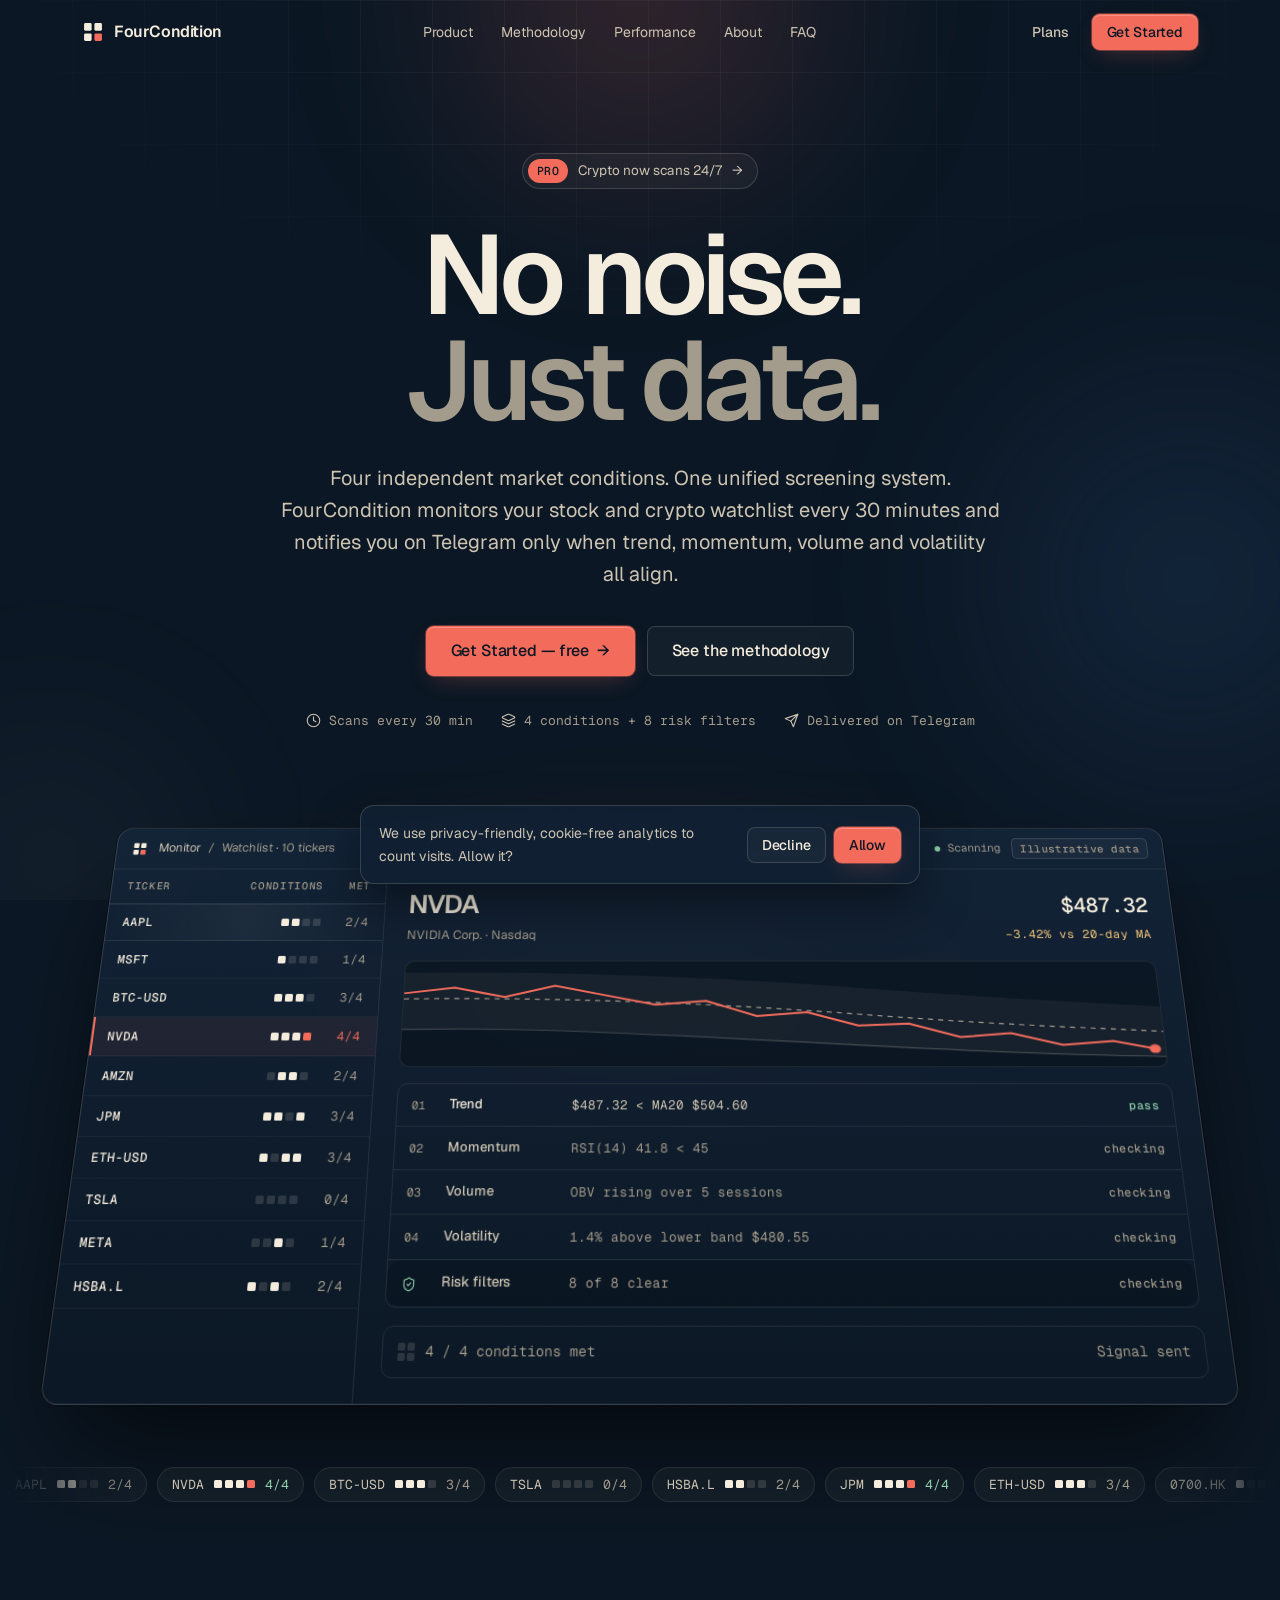
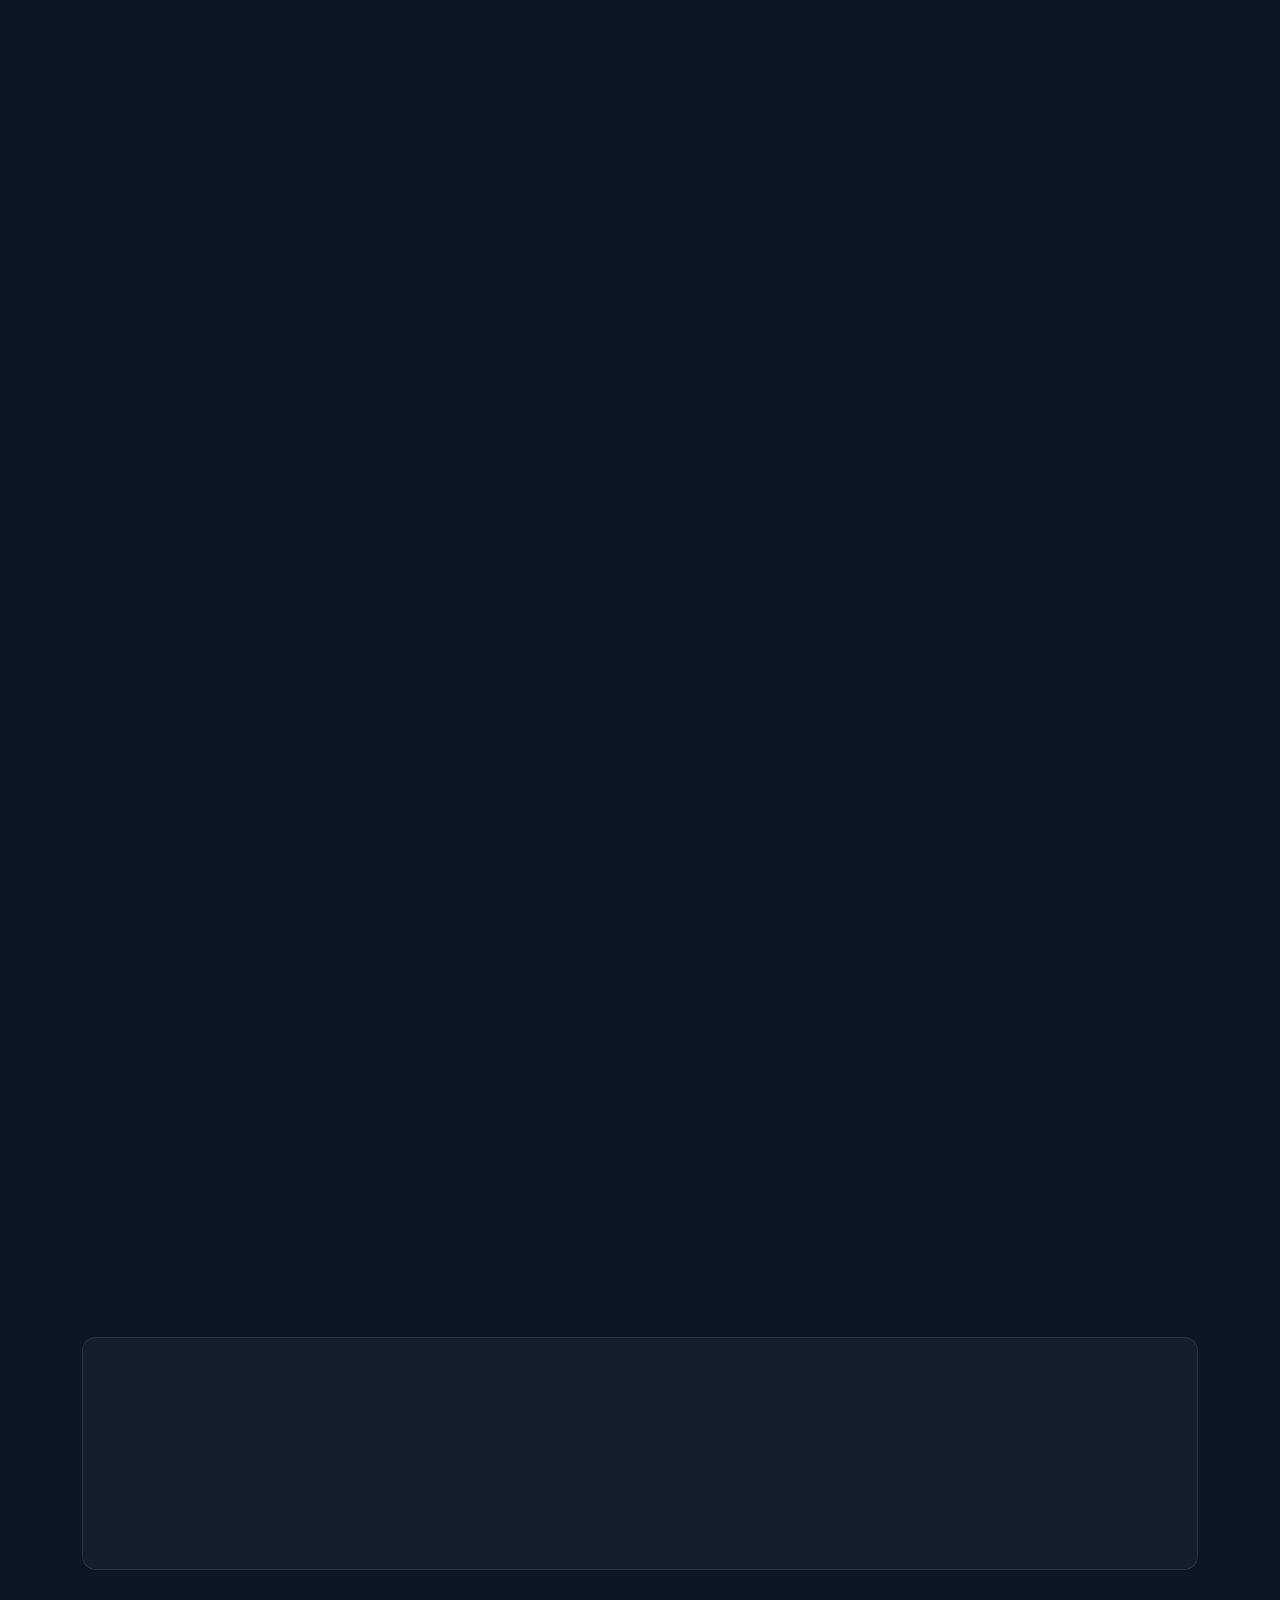
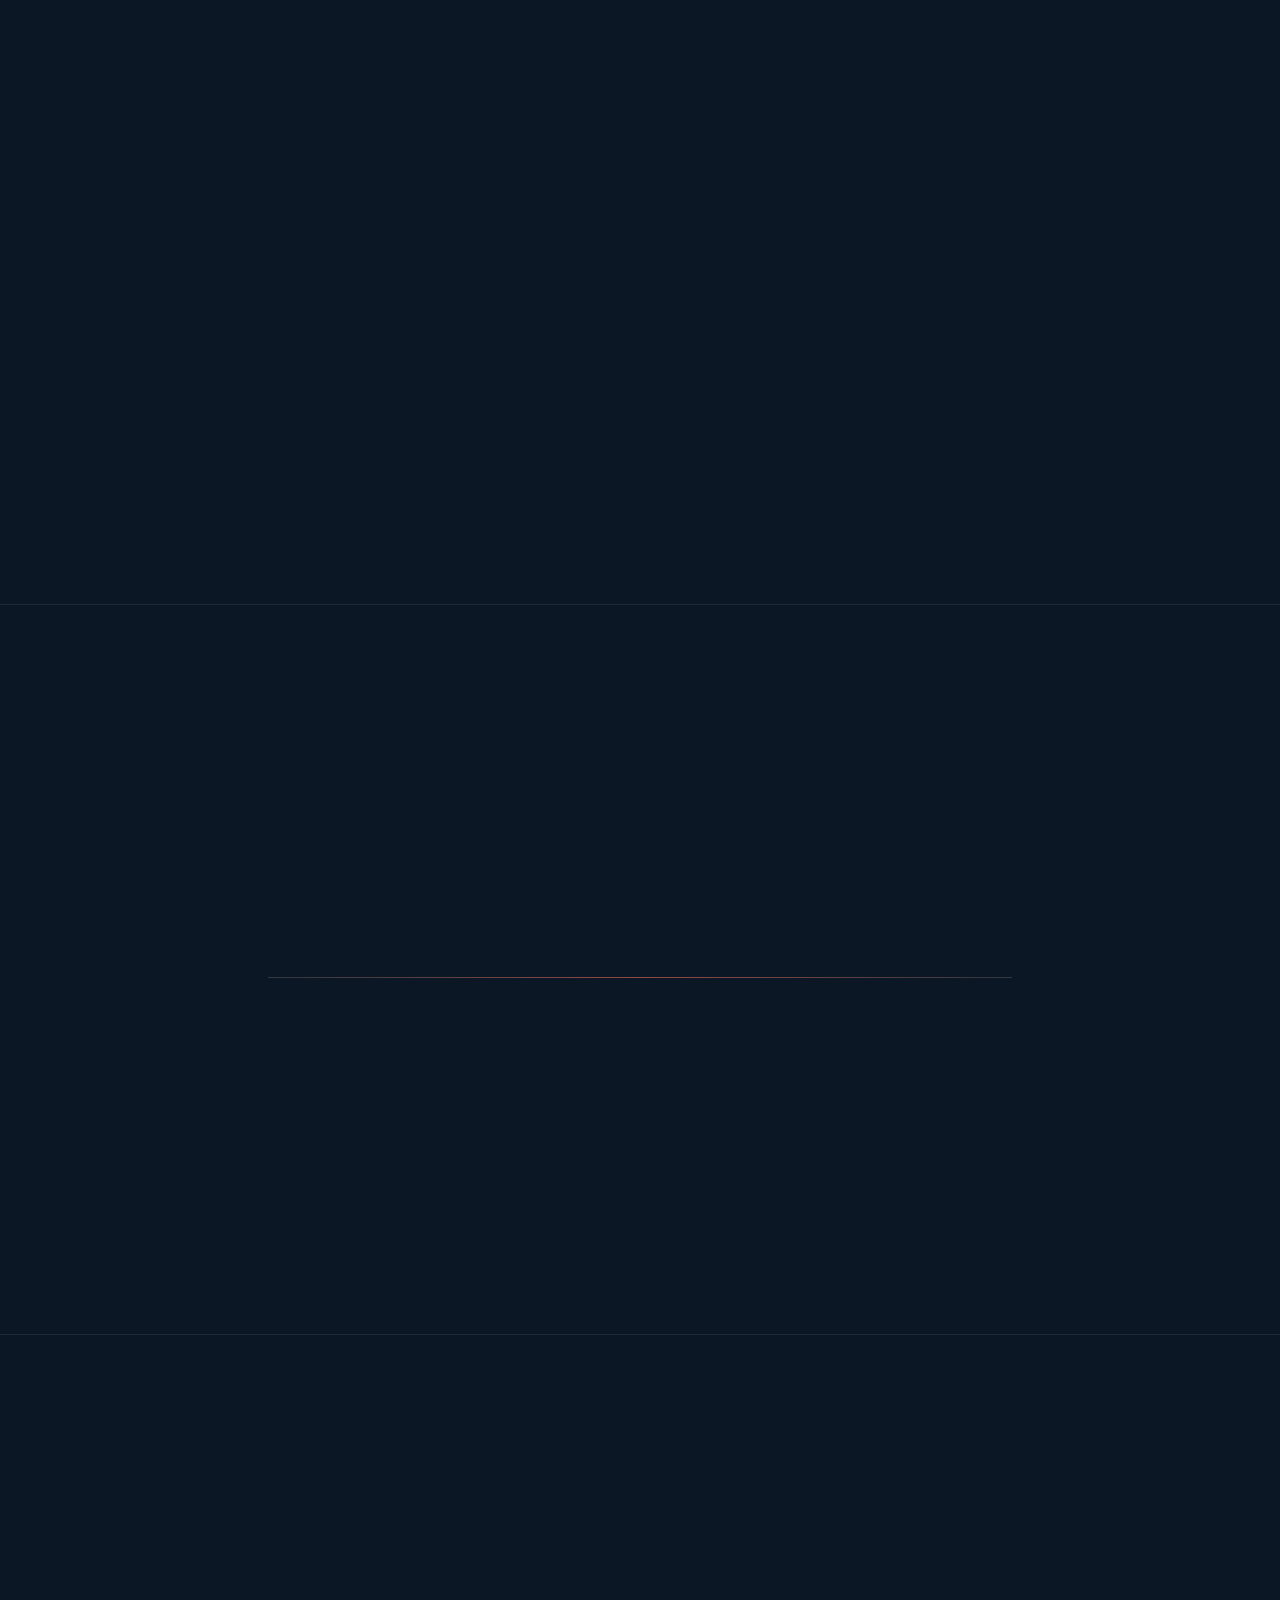
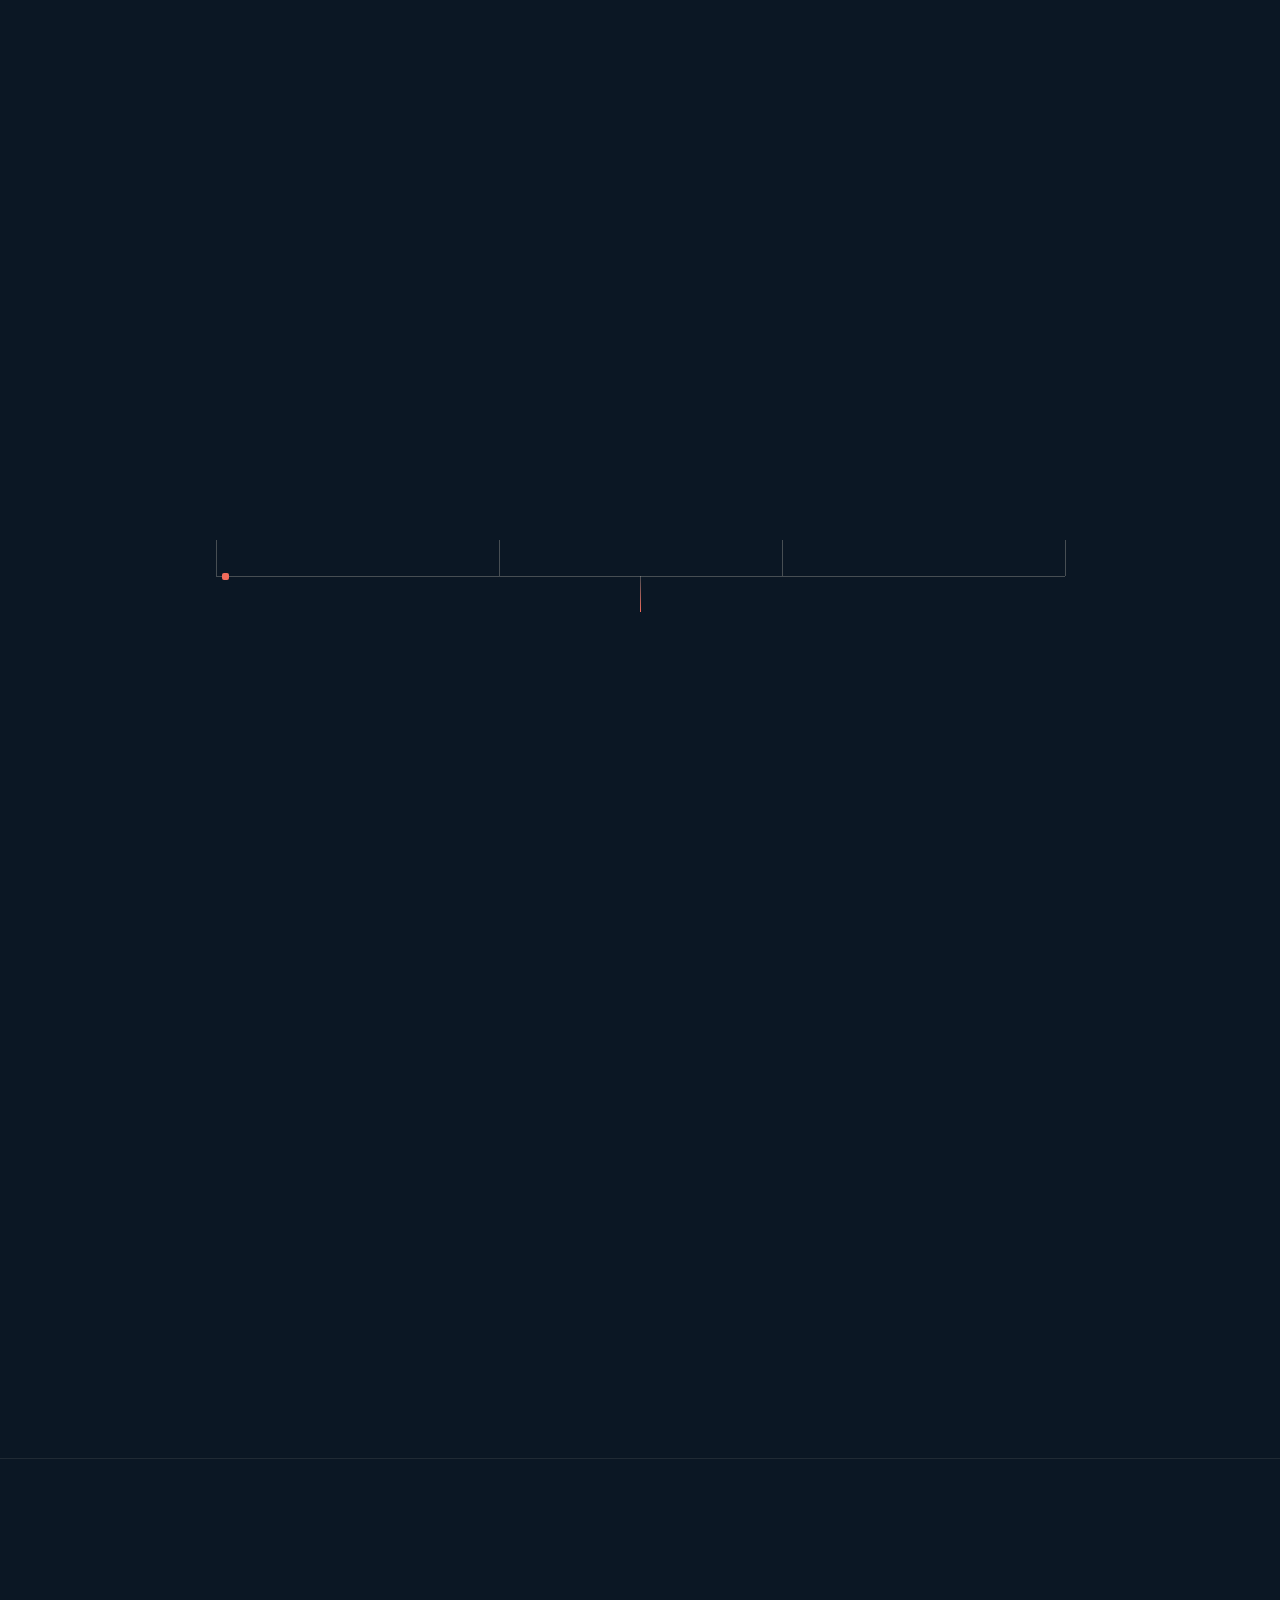
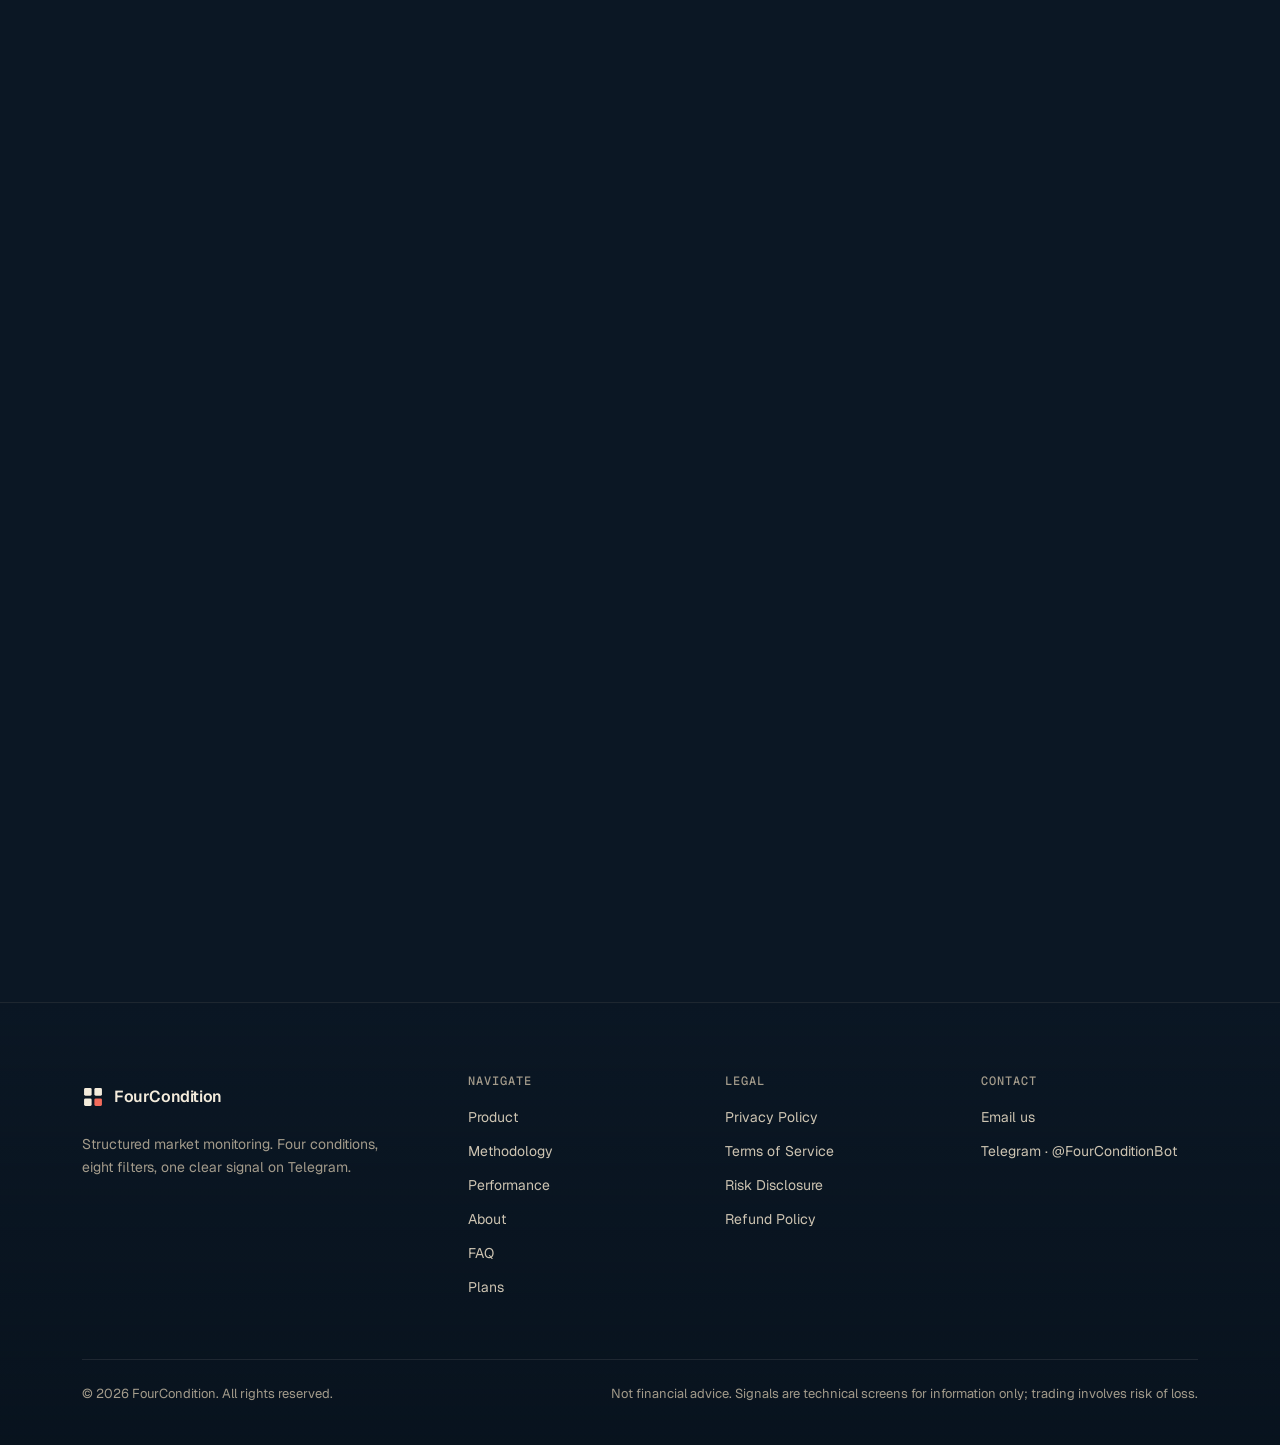
==== commit d9305902: "Reword advisory language to screening/data language for Paddle review Replace 'signal'/'signals' fra" ====
--- a/index.html
+++ b/index.html
@@ -11,14 +11,14 @@
 <meta property="og:site_name" content="FourCondition">
 <meta property="og:url" content="https://fourcondition.app/">
 <meta property="og:title" content="FourCondition — Intelligent Market Monitoring">
-<meta property="og:description" content="Four independent market conditions. One unified signal system. Notifications on Telegram only when every condition aligns.">
+<meta property="og:description" content="Four independent market conditions. One unified screening system. Notifications on Telegram only when every condition aligns.">
 <meta property="og:image" content="https://fourcondition.app/og.png">
 <meta property="og:image:width" content="1200">
 <meta property="og:image:height" content="630">
-<meta property="og:image:alt" content="FourCondition — No noise. Just signals.">
+<meta property="og:image:alt" content="FourCondition — No noise. Just data.">
 <meta name="twitter:card" content="summary_large_image">
 <meta name="twitter:title" content="FourCondition — Intelligent Market Monitoring">
-<meta name="twitter:description" content="Four independent market conditions. One unified signal system.">
+<meta name="twitter:description" content="Four independent market conditions. One unified screening system.">
 <meta name="twitter:image" content="https://fourcondition.app/og.png">
 <link rel="icon" href="/favicon.svg" type="image/svg+xml">
 <link rel="icon" href="/favicon.png" type="image/png" sizes="32x32">
@@ -485,8 +485,8 @@
 <section class="hero" aria-labelledby="hero-title">
   <div class="wrap">
     <a href="/upgrade/" class="pill intro"><b>Pro</b>Crypto now scans 24/7 <span class="arrow" aria-hidden="true">→</span></a>
-    <h1 id="hero-title" class="intro" style="--i:1">No noise.<span class="dim"> Just signals.</span></h1>
-    <p class="lede intro" style="--i:2">Four independent market conditions. One unified signal system. FourCondition monitors your stock and crypto watchlist every 30 minutes and notifies you on Telegram only when trend, momentum, volume and volatility all align.</p>
+    <h1 id="hero-title" class="intro" style="--i:1">No noise.<span class="dim"> Just data.</span></h1>
+    <p class="lede intro" style="--i:2">Four independent market conditions. One unified screening system. FourCondition monitors your stock and crypto watchlist every 30 minutes and notifies you on Telegram only when trend, momentum, volume and volatility all align.</p>
     <div class="hero-actions intro" style="--i:3">
       <a href="https://t.me/FourConditionBot" class="btn btn-coral btn-lg" target="_blank" rel="noopener">Get Started — free <span class="arrow" aria-hidden="true">→</span></a>
       <a href="#methodology" class="btn btn-outline btn-lg">See the methodology</a>
@@ -652,14 +652,14 @@
     <div class="caps" data-stagger="3">
       <div class="cap"><h3><svg class="i" aria-hidden="true"><use href="#i-list"/></svg>Personal watchlist</h3><p>Up to 150 tickers free. <code>/add</code> to track, <code>/status</code> for live prices.</p></div>
       <div class="cap"><h3><svg class="i" aria-hidden="true"><use href="#i-package"/></svg>Sector packs</h3><p>Tech, Finance, Health, Energy and Universal lists in one command.</p></div>
-      <div class="cap"><h3><svg class="i" aria-hidden="true"><use href="#i-target"/></svg>Top setups</h3><p><code>/topsignal</code> shows which names are closest to passing.</p></div>
+      <div class="cap"><h3><svg class="i" aria-hidden="true"><use href="#i-target"/></svg>Closest to passing</h3><p><code>/topsignal</code> shows which names are closest to passing.</p></div>
       <div class="cap"><h3><svg class="i" aria-hidden="true"><use href="#i-eye-off"/></svg>Ignore list</h3><p>Mute tickers you never want to hear about with <code>/ignore</code>.</p></div>
       <div class="cap"><h3><svg class="i" aria-hidden="true"><use href="#i-globe"/></svg>Global markets <span class="tag tag-coral">Pro</span></h3><p>Crypto, London and Asia listings. Crypto scans 24/7. Elite adds Currencies &amp; Indices packs.</p></div>
       <div class="cap"><h3><svg class="i" aria-hidden="true"><use href="#i-file"/></svg>Monthly reports</h3><p>On the 1st of each month: how past alerts actually did.</p></div>
     </div>
     <div class="palette panel tilt reveal" data-tilt="3" aria-label="Bot commands">
       <div class="palette-search"><span aria-hidden="true">/</span><span>Type a command<span class="caret" aria-hidden="true"></span></span></div>
-      <ul id="cmds"><li><code>/add TSLA AAPL</code><span>Add tickers</span></li><li><code>/remove TSLA</code><span>Remove a ticker</span></li><li><code>/list</code><span>Show watchlist</span></li><li><code>/status</code><span>Live prices</span></li><li><code>/topsignal</code><span>Best current setups</span></li><li><code>/profile</code><span>Your strategy</span></li><li><code>/retakequiz</code><span>Redo the quiz</span></li><li><code>/settings</code><span>Your thresholds</span></li><li><code>/set rsi 45</code><span>Change one setting</span></li><li><code>/resetsettings</code><span>Back to defaults</span></li><li><code>/packload tech</code><span>Load a sector pack</span></li><li><code>/ignore COIN</code><span>Mute a ticker</span></li><li><code>/remove all</code><span>Clear watchlist</span></li><li><code>/history</code><span>Signal history (Pro)</span></li><li><code>/digest stop</code><span>Pause digest</span></li><li><code>/digest start</code><span>Resume digest</span></li><li><code>/plan</code><span>Your current plan</span></li><li><code>/quiz</code><span>Survey: +50 slots</span></li><li><code>/commands</code><span>Show all commands</span></li></ul>
+      <ul id="cmds"><li><code>/add TSLA AAPL</code><span>Add tickers</span></li><li><code>/remove TSLA</code><span>Remove a ticker</span></li><li><code>/list</code><span>Show watchlist</span></li><li><code>/status</code><span>Live prices</span></li><li><code>/topsignal</code><span>Closest to conditions</span></li><li><code>/profile</code><span>Your strategy</span></li><li><code>/retakequiz</code><span>Redo the quiz</span></li><li><code>/settings</code><span>Your thresholds</span></li><li><code>/set rsi 45</code><span>Change one setting</span></li><li><code>/resetsettings</code><span>Back to defaults</span></li><li><code>/packload tech</code><span>Load a sector pack</span></li><li><code>/ignore COIN</code><span>Mute a ticker</span></li><li><code>/remove all</code><span>Clear watchlist</span></li><li><code>/history</code><span>Screening history (Pro)</span></li><li><code>/digest stop</code><span>Pause digest</span></li><li><code>/digest start</code><span>Resume digest</span></li><li><code>/plan</code><span>Your current plan</span></li><li><code>/quiz</code><span>Survey: +50 slots</span></li><li><code>/commands</code><span>Show all commands</span></li></ul>
       <div class="palette-foot" aria-hidden="true"><span>17 commands</span><span><kbd>&uarr;</kbd> <kbd>&darr;</kbd> to browse</span></div>
     </div>
   </div>
@@ -704,7 +704,7 @@
         <p class="eyebrow reveal">Methodology</p>
         <h2 id="method-title" class="reveal" style="--i:1">Four conditions. <span class="dim">All at once.</span></h2>
       </div>
-      <p class="lede reveal" style="--i:2">Trend, momentum, volume and volatility measure different things and rarely agree. A signal needs all four, read from daily price data with standard, published indicators. Your strategy sets the thresholds.</p>
+      <p class="lede reveal" style="--i:2">Trend, momentum, volume and volatility measure different things and rarely agree. A screen requires all four, read from daily price data with standard, published indicators. Your preferences set the thresholds.</p>
     </div>
 
     <div class="quad">
@@ -799,13 +799,13 @@
       <p class="eyebrow reveal" data-from="left">Why FourCondition</p>
       <h2 id="why-title" class="reveal" style="--i:1">Less noise. <span class="dim">More structure.</span></h2>
       <p class="lede reveal" style="--i:2">Most market tools add information. FourCondition removes it. The same rules run the same way on every scan, so what reaches you is consistent, explainable and rare.</p>
-      <p class="quote reveal" style="--i:3"><strong>You make the call.</strong> A signal is a starting point for your own research, not an instruction to trade.</p>
+      <p class="quote reveal" style="--i:3"><strong>You make the call.</strong> A screen is a starting point for your own research, not an instruction to trade.</p>
     </div>
     <ul class="why-list" data-stagger data-from="right">
       <li><span class="ico"><svg class="i" aria-hidden="true"><use href="#i-layers"/></svg></span><div><h3>Multiple-condition analysis</h3><p>Trend, momentum, volume and volatility have to agree. One indicator on its own is noise; four independent ones lining up is a structured event.</p></div></li>
       <li><span class="ico"><svg class="i" aria-hidden="true"><use href="#i-clock"/></svg></span><div><h3>Automated monitoring</h3><p>Scans every 30 minutes during US market hours, and around the clock for crypto on Pro. No charts to refresh.</p></div></li>
-      <li><span class="ico"><svg class="i" aria-hidden="true"><use href="#i-checks"/></svg></span><div><h3>Structured signal evaluation</h3><p>Fixed order, fixed thresholds from your strategy, and eight filters that drop earnings risk, falling knives and penny stocks.</p></div></li>
-      <li><span class="ico"><svg class="i" aria-hidden="true"><use href="#i-bell"/></svg></span><div><h3>Clear notifications</h3><p>Each message shows the numbers behind the signal: price, 20-day MA, RSI and lower band, with a chart link.</p></div></li>
+      <li><span class="ico"><svg class="i" aria-hidden="true"><use href="#i-checks"/></svg></span><div><h3>Structured condition screening</h3><p>Fixed order, fixed thresholds from your strategy, and eight filters that drop earnings risk, falling knives and penny stocks.</p></div></li>
+      <li><span class="ico"><svg class="i" aria-hidden="true"><use href="#i-bell"/></svg></span><div><h3>Clear notifications</h3><p>Each message shows the numbers behind the screen: price, 20-day MA, RSI and lower band, with a chart link.</p></div></li>
       <li><span class="ico"><svg class="i" aria-hidden="true"><use href="#i-volume-x"/></svg></span><div><h3>Reduced information overload</h3><p>Cooldowns, a daily cap and an ignore list keep your chat quiet. A silent day means nothing qualified.</p></div></li>
     </ul>
   </div>
@@ -844,7 +844,7 @@
       <p class="eyebrow reveal">About</p>
       <h2 id="about-title" class="reveal" style="--i:1">A focused tool for structured market monitoring.</h2>
       <ul class="principles" data-stagger data-from="left">
-        <li><svg class="i" aria-hidden="true"><use href="#i-check"/></svg>Rules over opinions: every signal can be traced to its numbers.</li>
+        <li><svg class="i" aria-hidden="true"><use href="#i-check"/></svg>Rules over opinions: every result can be traced to its numbers.</li>
         <li><svg class="i" aria-hidden="true"><use href="#i-check"/></svg>Quiet by design: fewer, better-qualified alerts.</li>
         <li><svg class="i" aria-hidden="true"><use href="#i-check"/></svg>Honest reporting: results published from real alerts.</li>
       </ul>
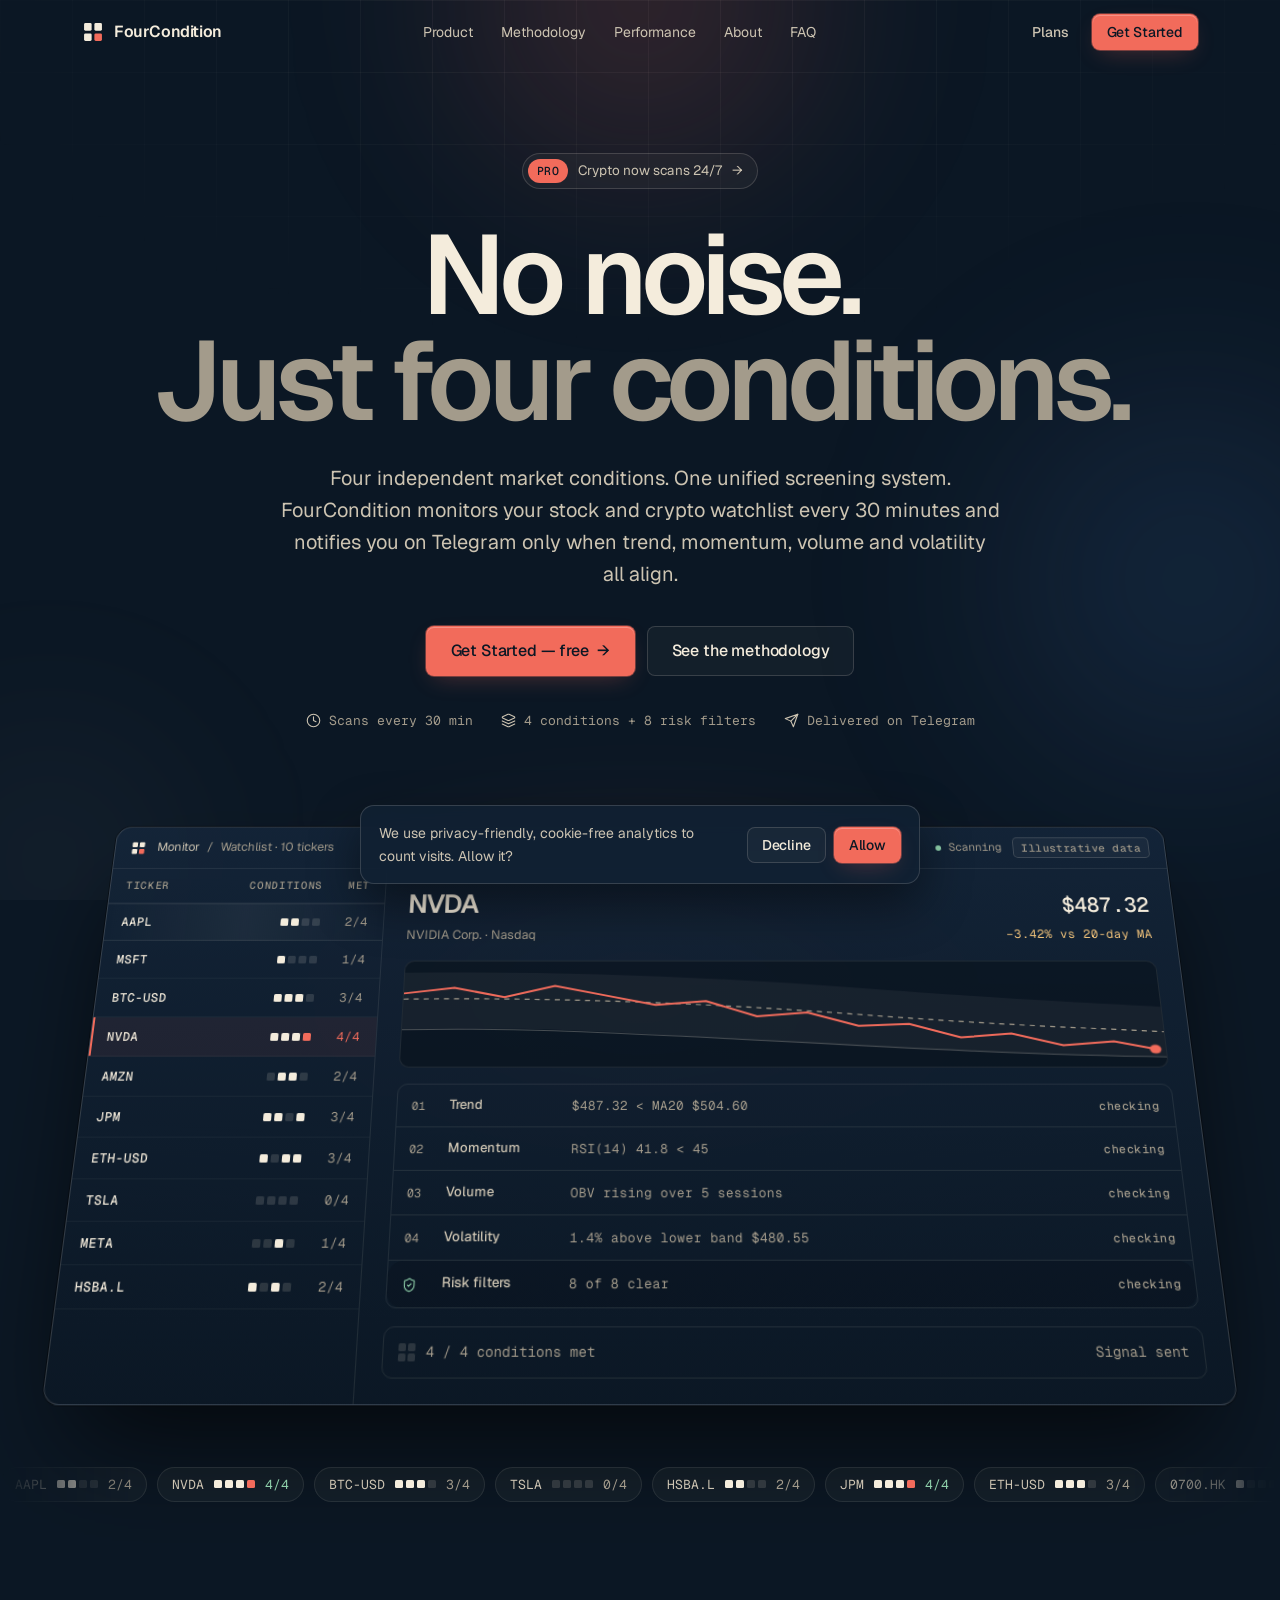
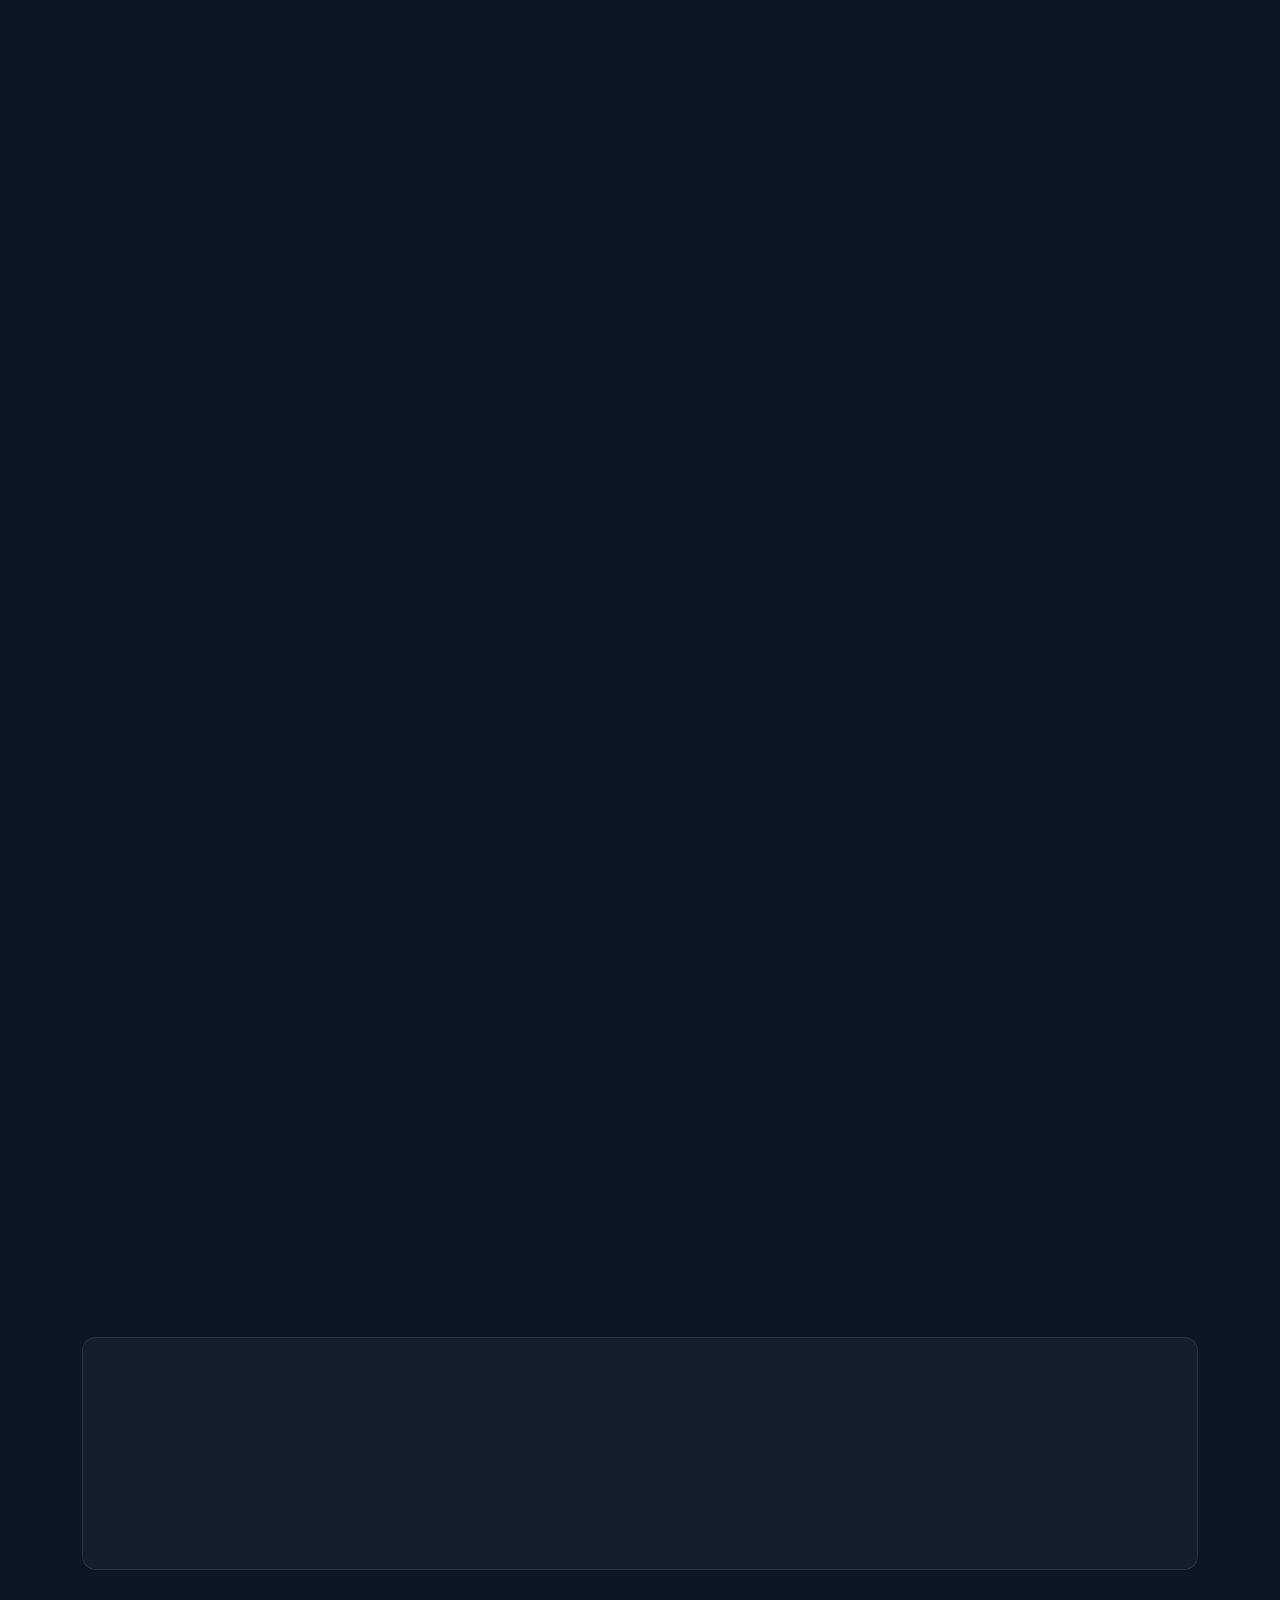
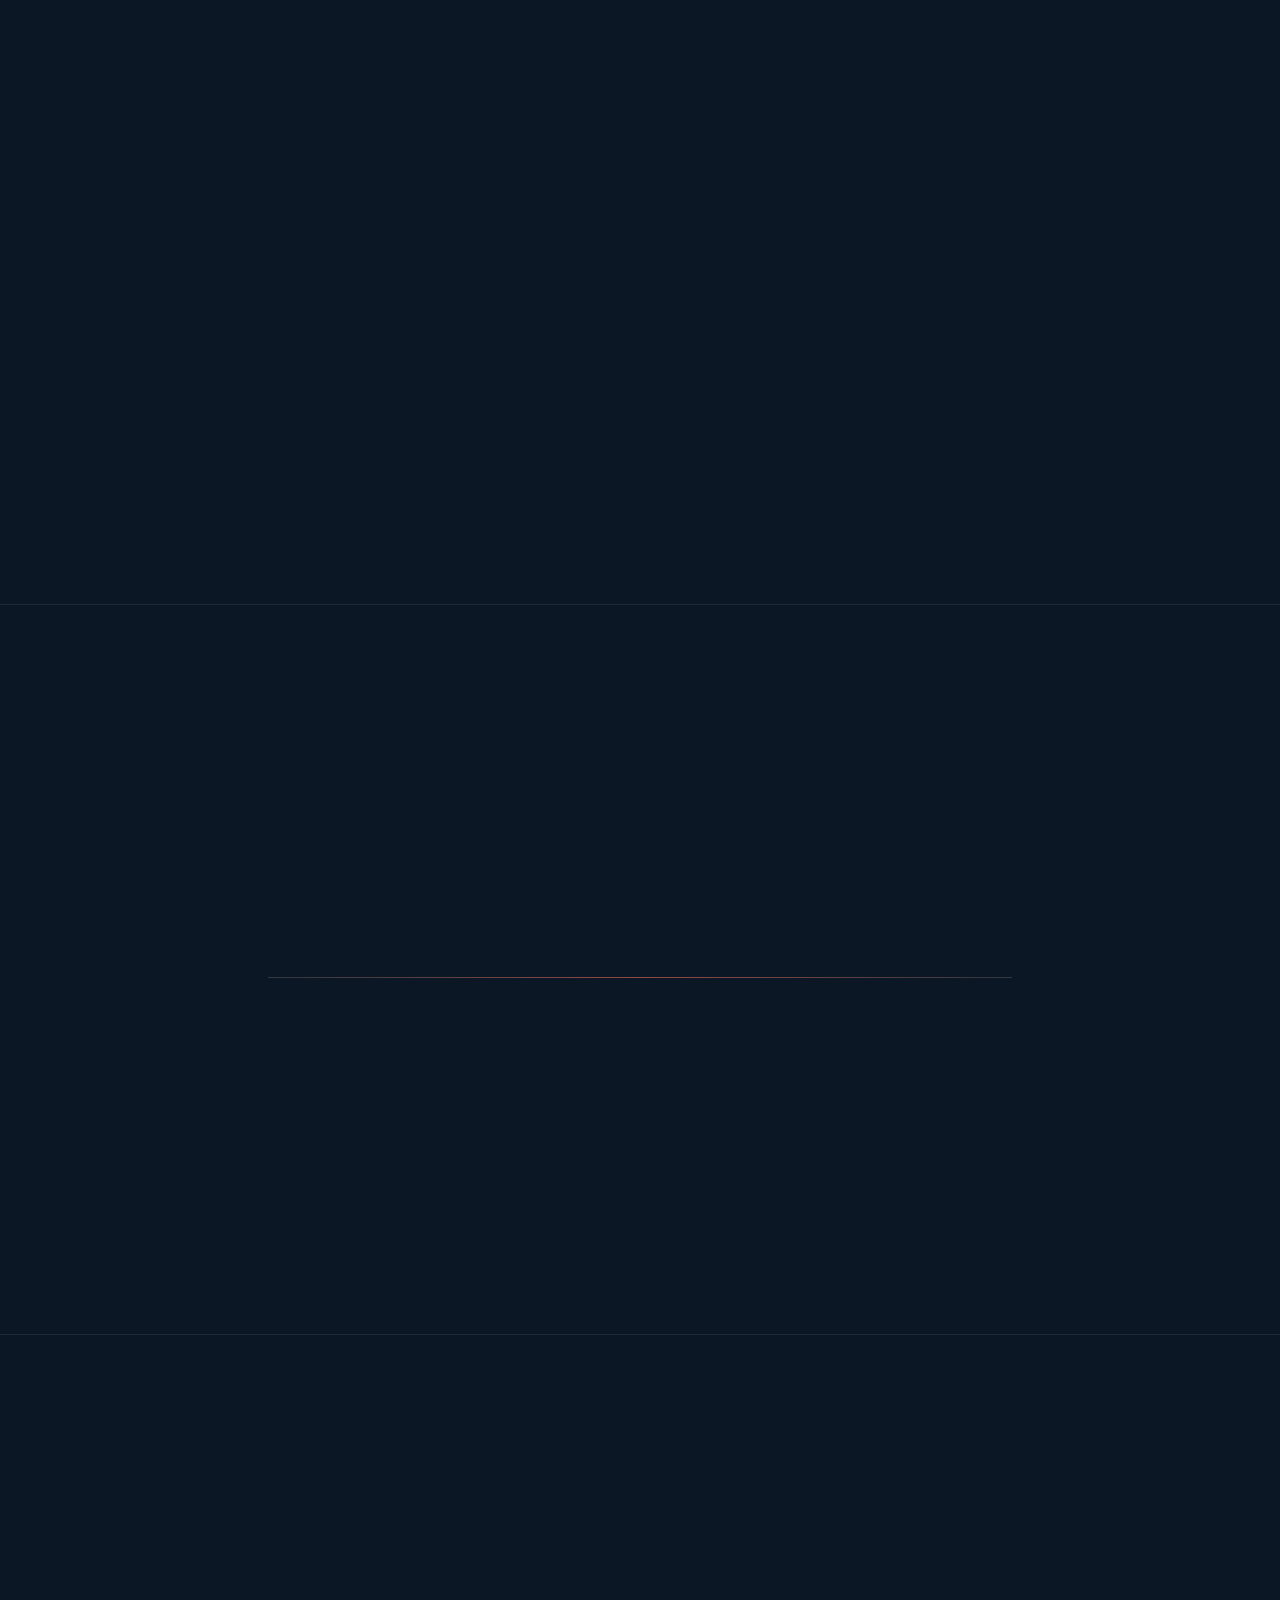
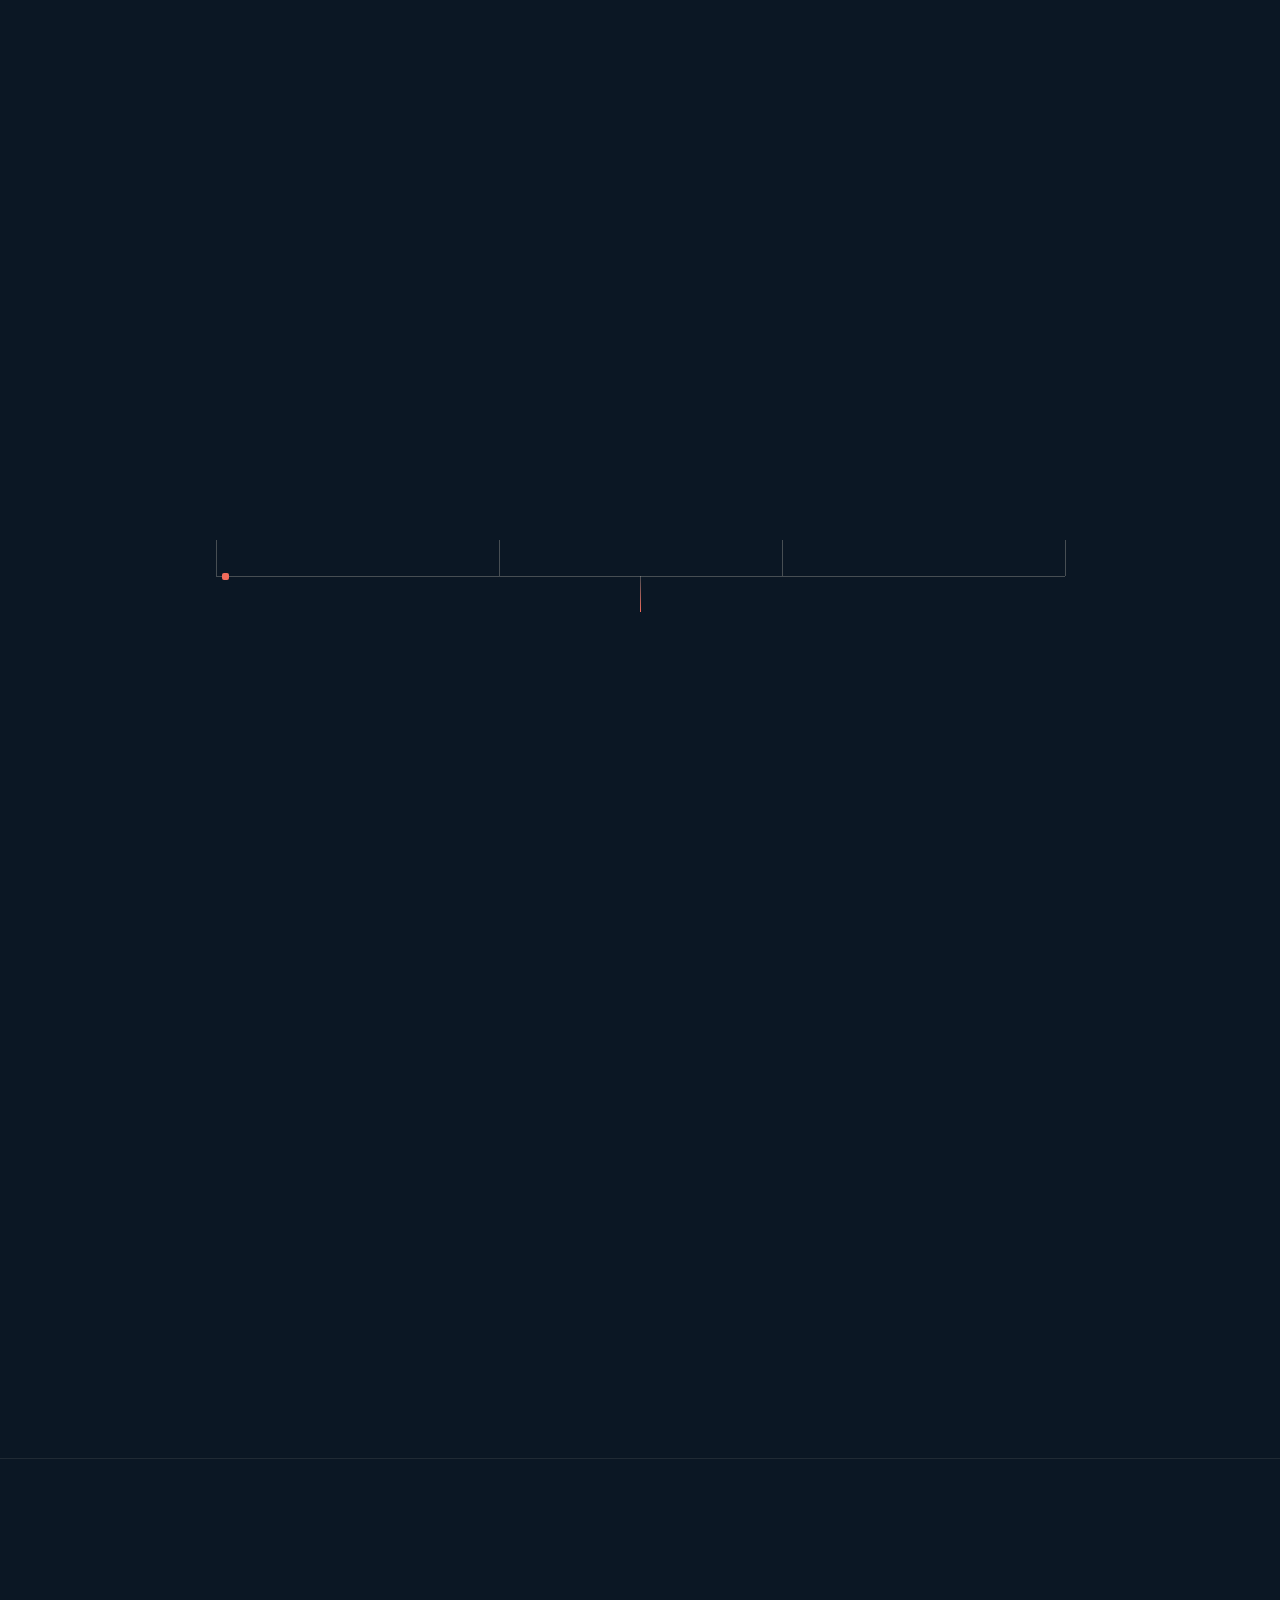
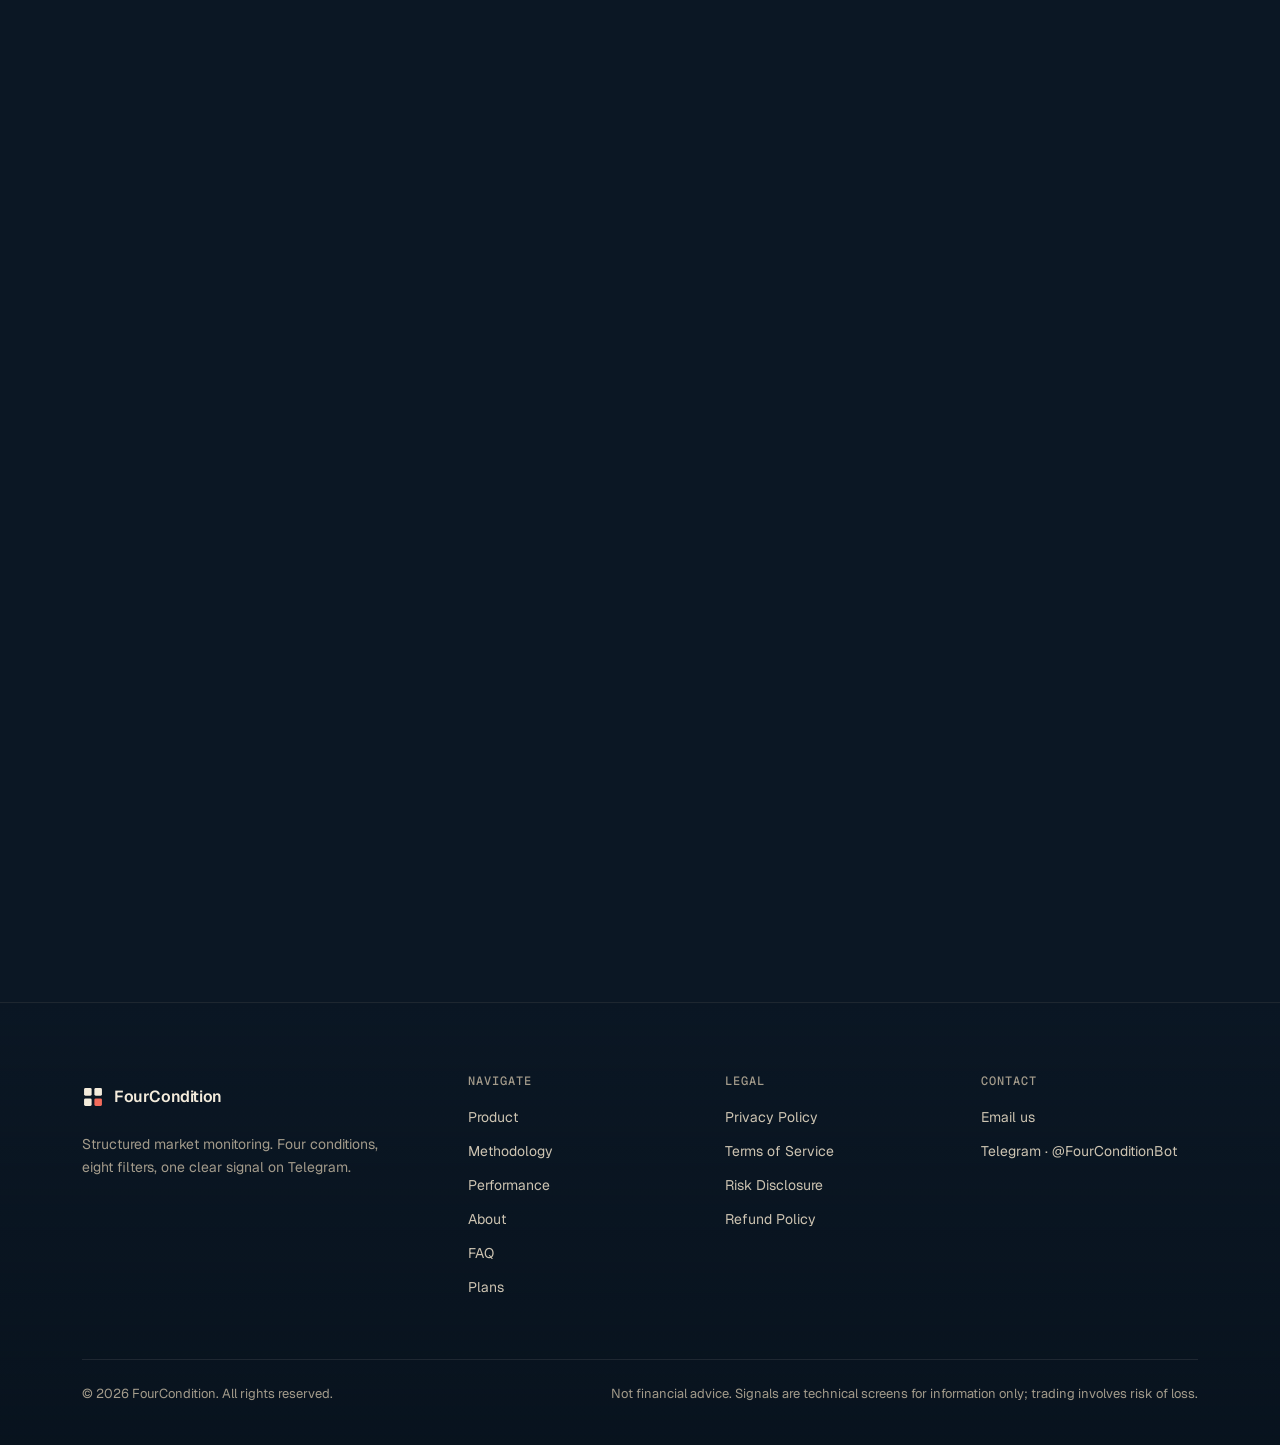
==== commit dff602bb: "Update hero tagline: 'Just data.' → 'Just four conditions.' Co-Authored-By: Claude Sonnet 4.6 <norep" ====
--- a/index.html
+++ b/index.html
@@ -15,7 +15,7 @@
 <meta property="og:image" content="https://fourcondition.app/og.png">
 <meta property="og:image:width" content="1200">
 <meta property="og:image:height" content="630">
-<meta property="og:image:alt" content="FourCondition — No noise. Just data.">
+<meta property="og:image:alt" content="FourCondition — No noise. Just four conditions.">
 <meta name="twitter:card" content="summary_large_image">
 <meta name="twitter:title" content="FourCondition — Intelligent Market Monitoring">
 <meta name="twitter:description" content="Four independent market conditions. One unified screening system.">
@@ -485,7 +485,7 @@
 <section class="hero" aria-labelledby="hero-title">
   <div class="wrap">
     <a href="/upgrade/" class="pill intro"><b>Pro</b>Crypto now scans 24/7 <span class="arrow" aria-hidden="true">→</span></a>
-    <h1 id="hero-title" class="intro" style="--i:1">No noise.<span class="dim"> Just data.</span></h1>
+    <h1 id="hero-title" class="intro" style="--i:1">No noise.<span class="dim"> Just four conditions.</span></h1>
     <p class="lede intro" style="--i:2">Four independent market conditions. One unified screening system. FourCondition monitors your stock and crypto watchlist every 30 minutes and notifies you on Telegram only when trend, momentum, volume and volatility all align.</p>
     <div class="hero-actions intro" style="--i:3">
       <a href="https://t.me/FourConditionBot" class="btn btn-coral btn-lg" target="_blank" rel="noopener">Get Started — free <span class="arrow" aria-hidden="true">→</span></a>
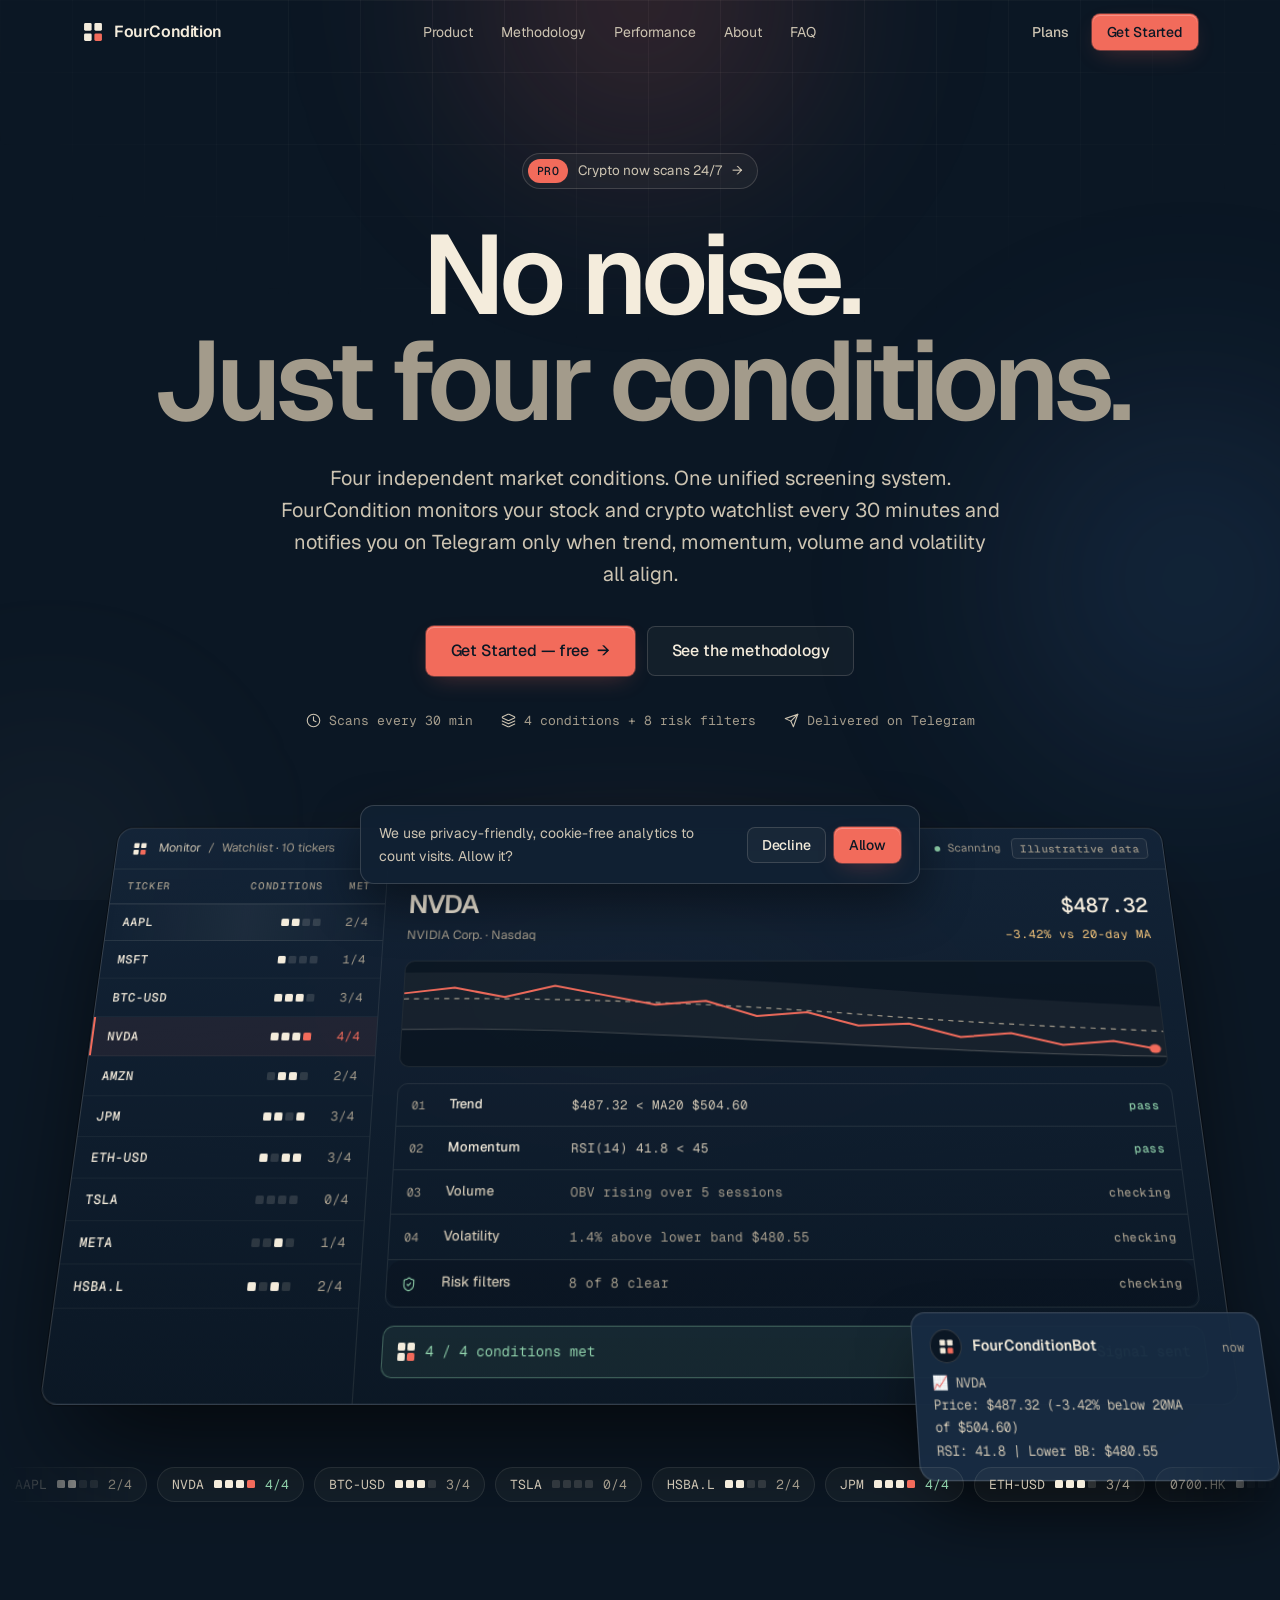
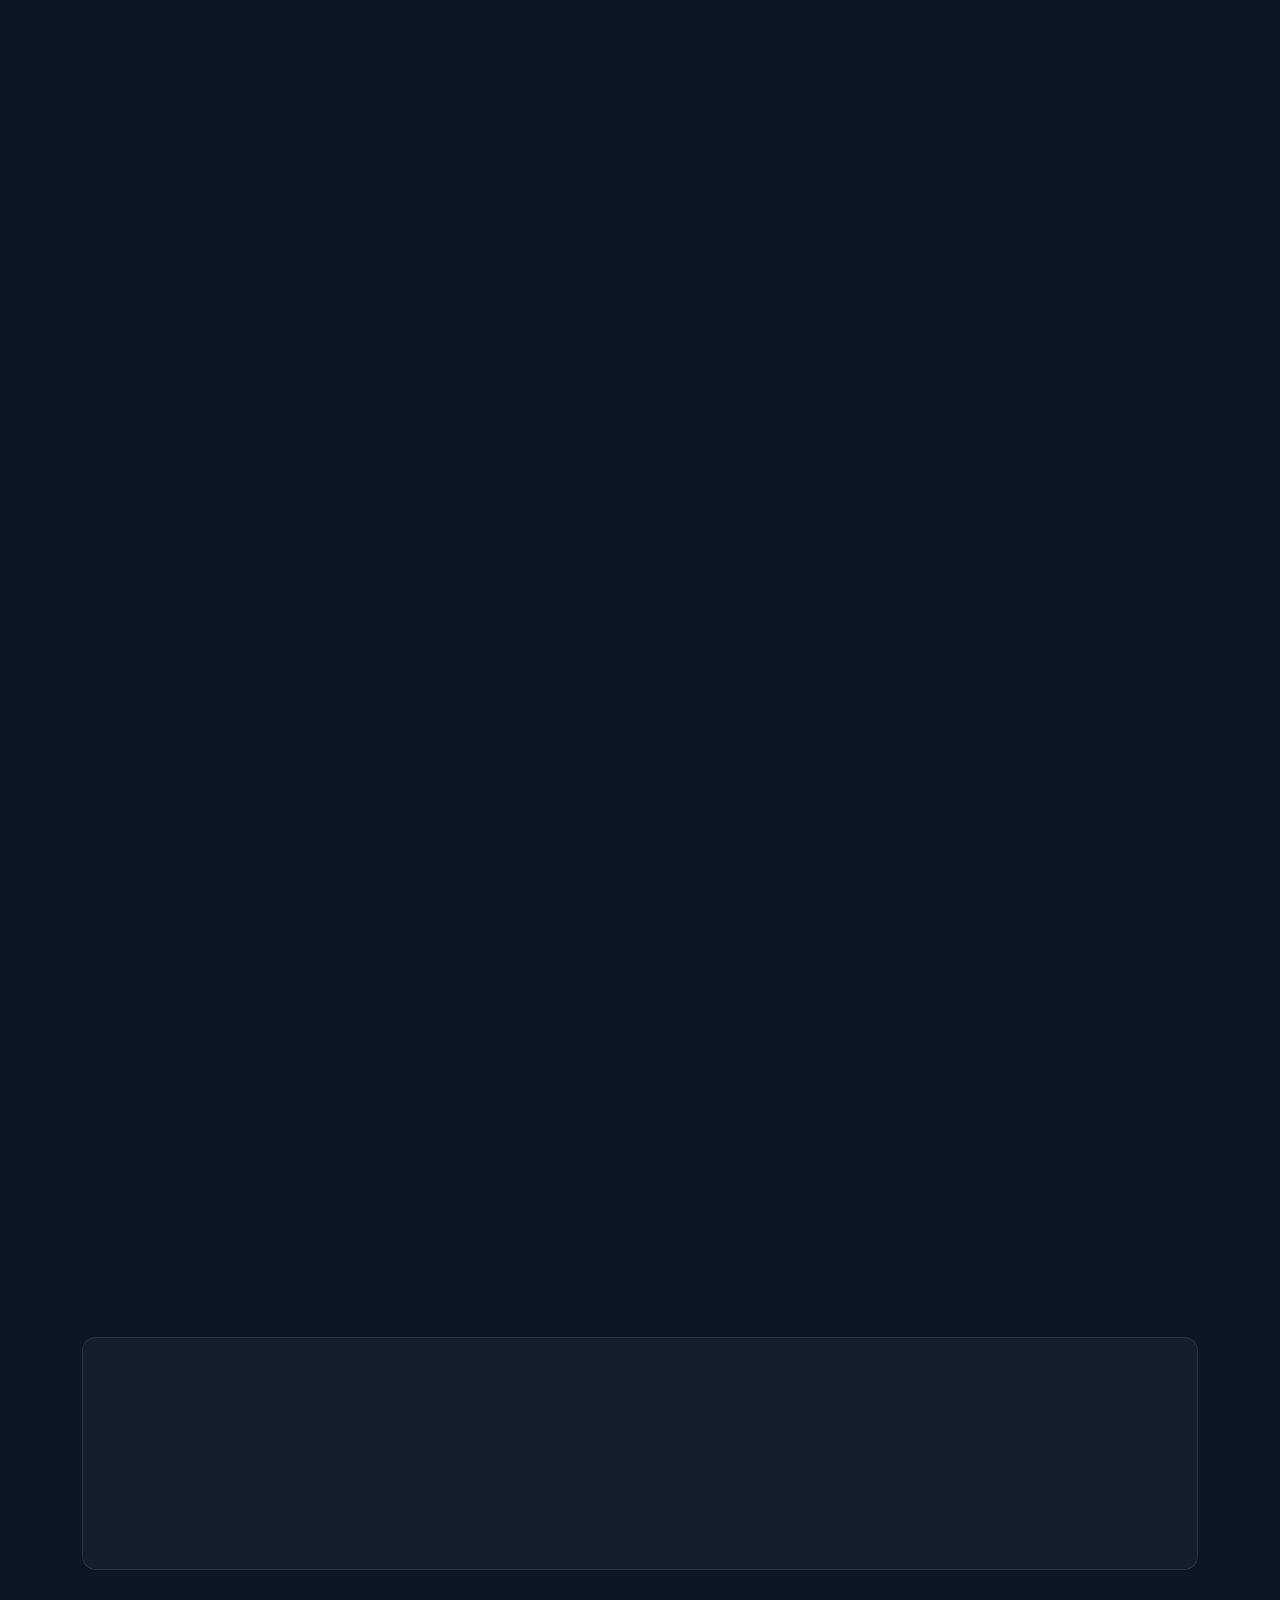
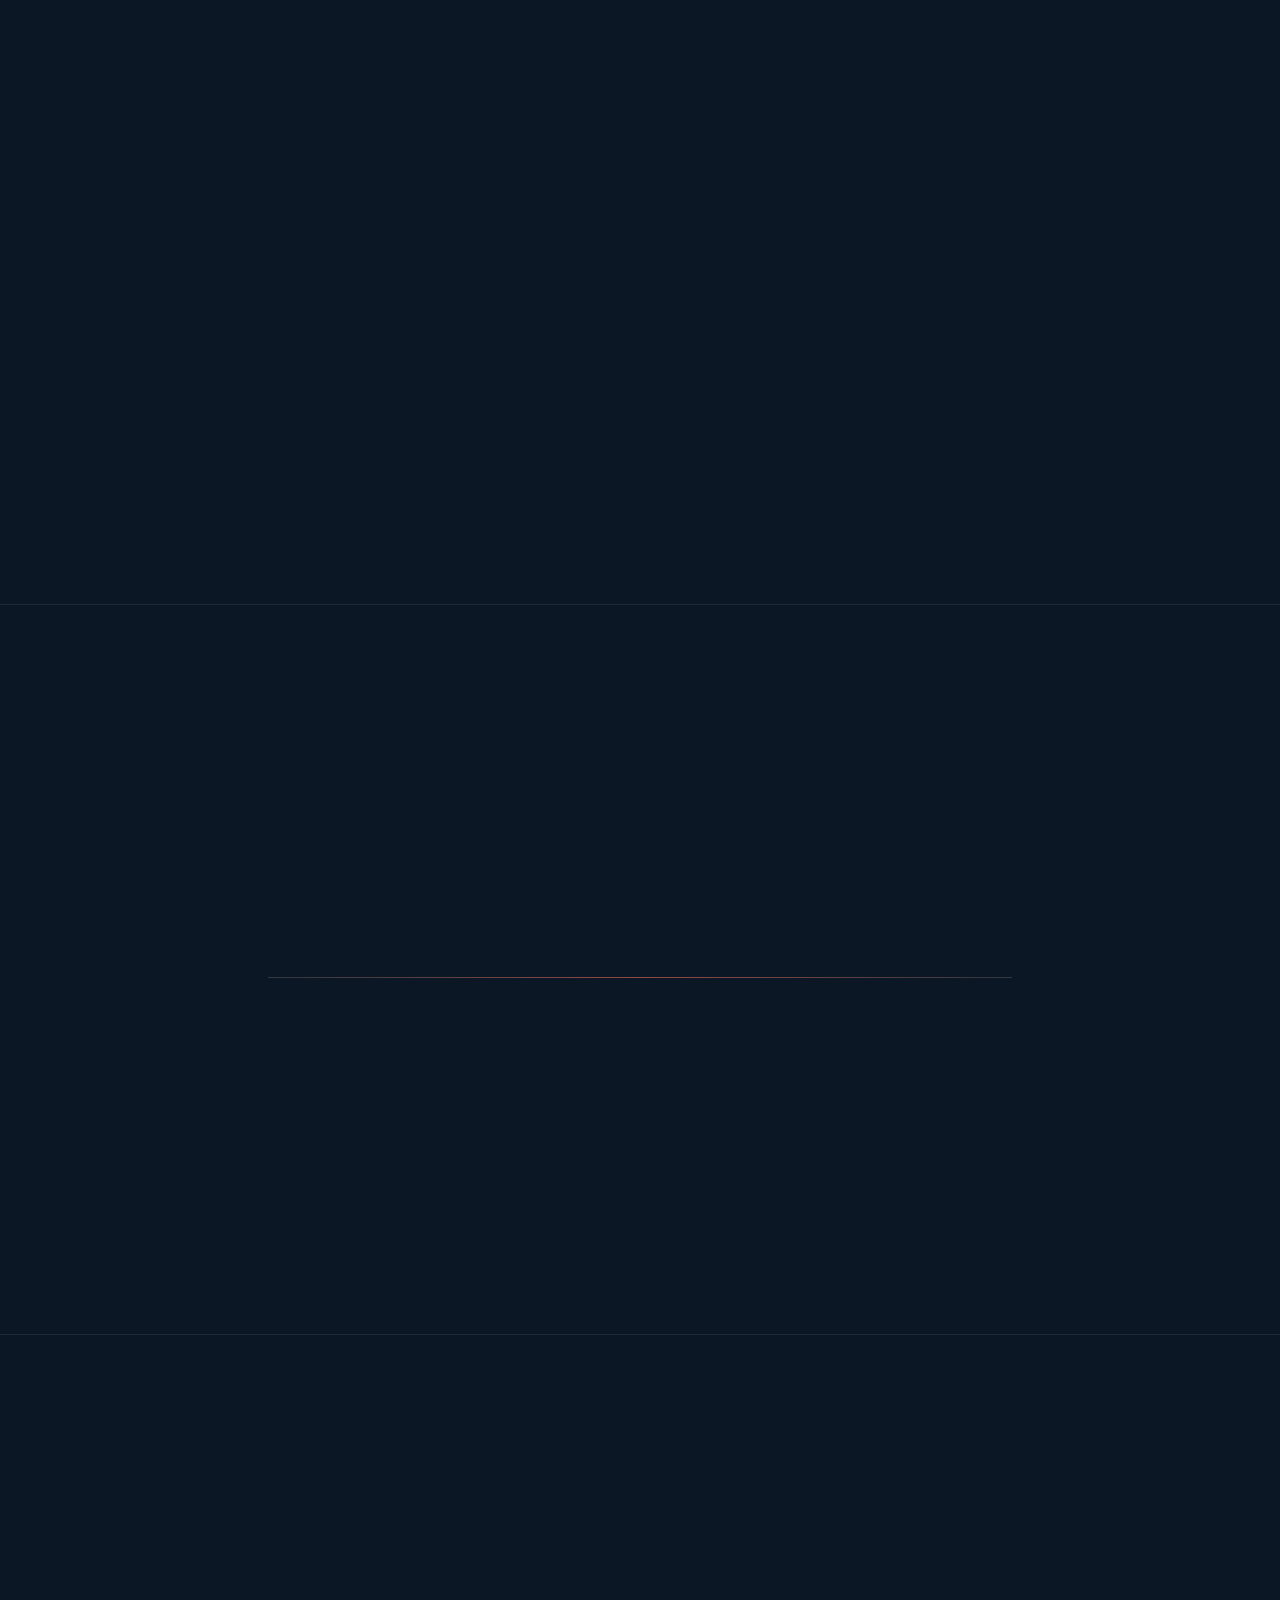
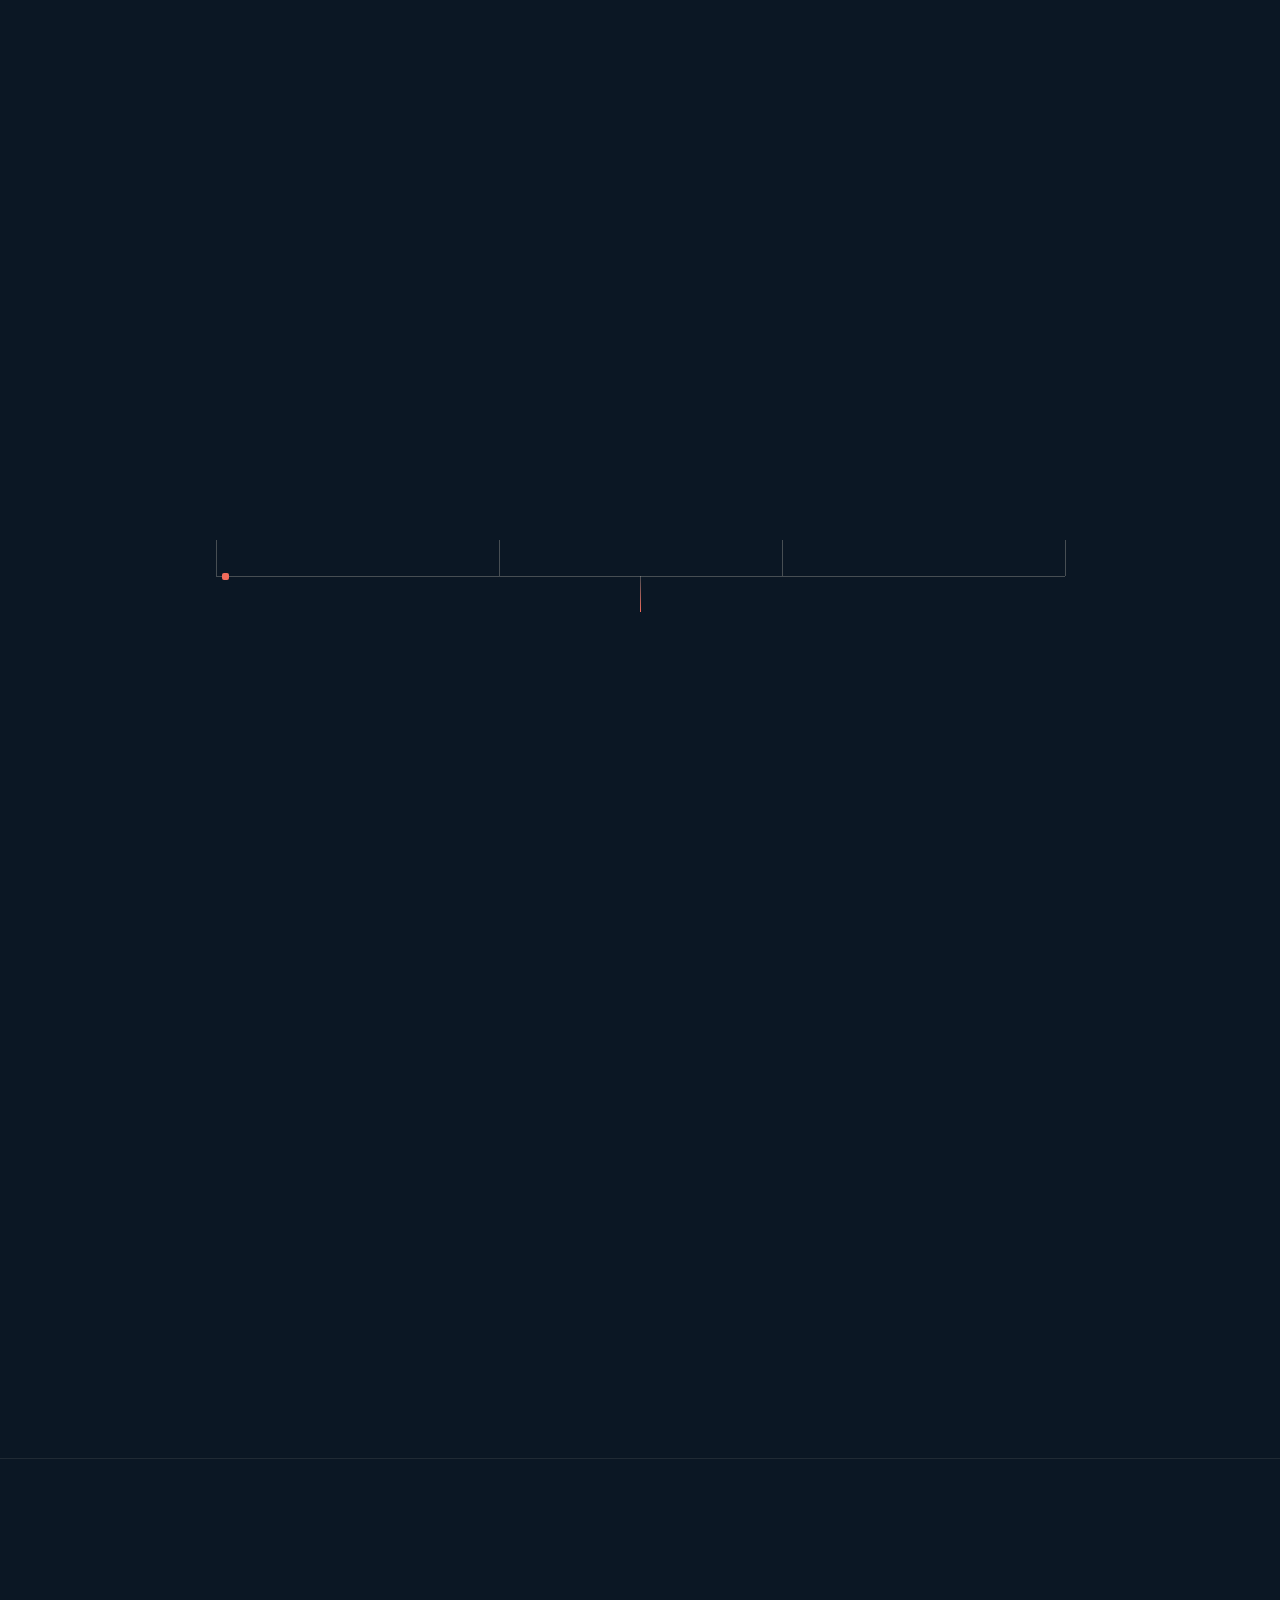
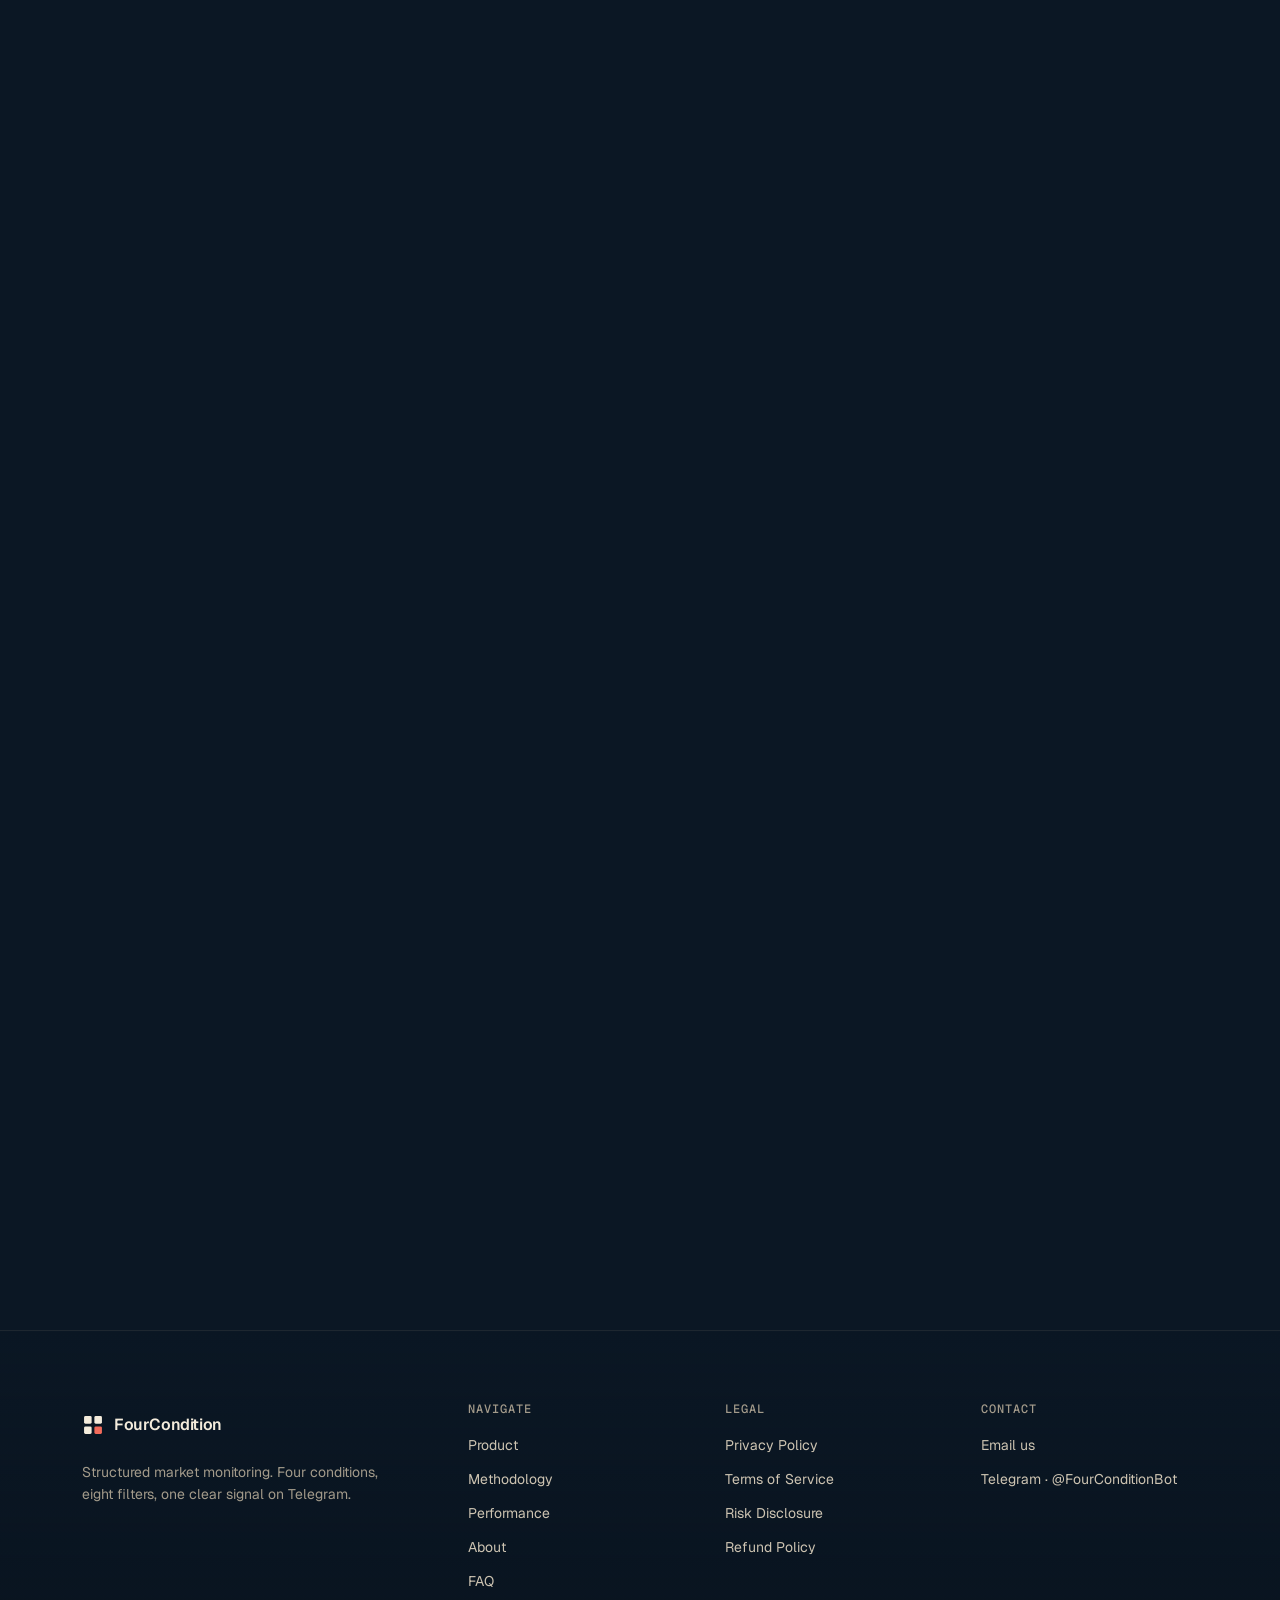
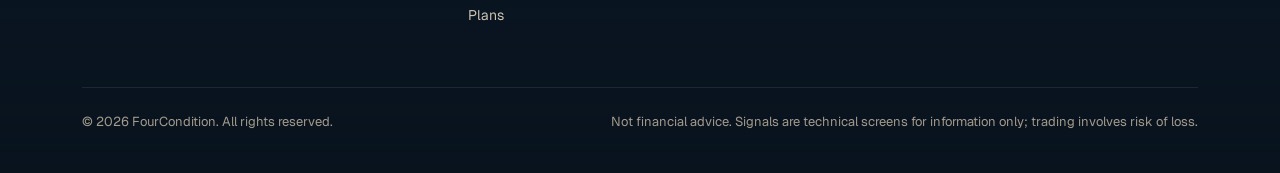
==== commit 937a100d: "Show real per-strategy conditions; add strategy note to risk and upgrade pages Strategies section no" ====
--- a/index.html
+++ b/index.html
@@ -272,15 +272,24 @@
 @media (max-width: 760px) { .filters { grid-template-columns: 1fr; padding: 4px 18px; } .filters > div:nth-last-child(2) { border-bottom: 1px solid var(--line); } }
 
 /* ═════════ Strategies ═════════ */
-.strategies { list-style: none; margin: 0; padding: 0; display: grid; grid-template-columns: repeat(5, 1fr); gap: 12px; }
-.strategies li { padding: 20px; border-radius: 12px; }
-.strategies li:hover { border-color: rgba(242, 107, 91, .4); }
+.strategies { list-style: none; margin: 0; padding: 0; display: grid; grid-template-columns: repeat(auto-fill, minmax(min(100%, 280px), 1fr)); gap: 12px; align-items: start; }
+.strat { border-radius: 12px; transition: border-color .25s; }
+.strat:hover, .strat[open] { border-color: rgba(242, 107, 91, .45); }
+.strat summary { list-style: none; cursor: pointer; display: grid; gap: 6px; justify-items: start; padding: 20px; }
+.strat summary::-webkit-details-marker { display: none; }
+.strat-top { display: flex; justify-content: space-between; align-items: center; width: 100%; }
 .strategies .n { font: 500 12px var(--mono); color: var(--coral); }
-.strategies strong { display: block; font-weight: 600; letter-spacing: -0.02em; margin: 12px 0 4px; }
-.strategies span { color: var(--cream-3); font-size: 14px; }
+.strat .chev { width: 8px; height: 8px; border-right: 1.5px solid var(--cream-3); border-bottom: 1.5px solid var(--cream-3); transform: rotate(45deg); transition: transform .3s var(--ease), border-color .25s; }
+.strat:hover .chev, .strat[open] .chev { border-color: var(--coral); }
+.strat[open] .chev { transform: rotate(225deg); }
+.strategies strong { display: block; font-weight: 600; letter-spacing: -0.02em; margin-top: 6px; }
+.strat .d { color: var(--cream-3); font-size: 14px; }
+.strat .tag { margin-top: 6px; white-space: normal; }
+.strat[open] .tag { color: var(--coral); border-color: rgba(242, 107, 91, .4); background: rgba(242, 107, 91, .07); }
+.strat-conds { list-style: none; margin: 0; padding: 14px 20px 20px; border-top: 1px solid var(--line); display: grid; gap: 8px; font-size: 14px; color: var(--cream-2); }
+.strat-conds li { display: flex; gap: 10px; }
+.strat-conds li::before { content: ""; flex-shrink: 0; width: 6px; height: 6px; margin-top: 8px; border-radius: 2px; background: var(--coral); }
 .note { margin-top: 28px; color: var(--cream-2); text-align: center; }
-@media (max-width: 960px) { .strategies { grid-template-columns: repeat(3, 1fr); } }
-@media (max-width: 600px) { .strategies { grid-template-columns: 1fr 1fr; } }
 
 /* ═════════ Why ═════════ */
 .why { display: grid; grid-template-columns: 1fr 1.15fr; gap: 64px; align-items: start; }
@@ -773,22 +782,52 @@
   <div class="wrap">
     <div class="section-head center">
       <p class="eyebrow reveal">Strategies</p>
-      <h2 id="strat-title" class="reveal" style="--i:1">Ten strategies. One is yours.</h2>
-      <p class="lede reveal" style="--i:2">A 10-question quiz on your first message picks a strategy, and the strategy sets the thresholds for your risk, holding period and goals.</p>
-    </div>
-    <ol class="strategies" data-stagger="5">
-      <li class="glass spot tilt" data-tilt="8"><span class="n">01</span><strong>Conservative Income</strong><span>Dividend focus, strict filters</span></li>
-      <li class="glass spot tilt" data-tilt="8"><span class="n">02</span><strong>Balanced Growth</strong><span>Growth mixed with stability</span></li>
-      <li class="glass spot tilt" data-tilt="8"><span class="n">03</span><strong>Aggressive Growth</strong><span>Wider thresholds, more risk</span></li>
-      <li class="glass spot tilt" data-tilt="8"><span class="n">04</span><strong>Growth at Discount</strong><span>Quality names on real pullbacks</span></li>
-      <li class="glass spot tilt" data-tilt="8"><span class="n">05</span><strong>Momentum Swing</strong><span>Short dips in trending stocks</span></li>
-      <li class="glass spot tilt" data-tilt="8"><span class="n">06</span><strong>Sector Rotation</strong><span>Follows money between sectors</span></li>
-      <li class="glass spot tilt" data-tilt="8"><span class="n">07</span><strong>Blue Chip Only</strong><span>Large caps, mean reversion</span></li>
-      <li class="glass spot tilt" data-tilt="8"><span class="n">08</span><strong>Small Cap Hunter</strong><span>Smaller names, bigger swings</span></li>
-      <li class="glass spot tilt" data-tilt="8"><span class="n">09</span><strong>Value Deep Dive</strong><span>Strong fundamentals, beaten down</span></li>
-      <li class="glass spot tilt" data-tilt="8"><span class="n">10</span><strong>Custom</strong><span>Pick every indicator yourself</span></li>
+      <h2 id="strat-title" class="reveal" style="--i:1">Ten strategies. <span class="dim">One bot.</span></h2>
+      <p class="lede reveal" style="--i:2">Pick the approach that matches how you invest. Each strategy runs different indicators — same four-condition structure, different logic.</p>
+    </div>
+    <ol class="strategies" data-stagger="2">
+      <li><details class="strat glass spot">
+        <summary><span class="strat-top"><span class="n">01</span><span class="chev" aria-hidden="true"></span></span><strong>Conservative Income</strong><span class="d">Stable, income-generating stocks on mean-reversion dips.</span><span class="tag">Best for: income investors</span></summary>
+        <ul class="strat-conds"><li>RSI below 45</li><li>Price below the 200-day SMA</li><li>ATR below its 30-day average (low volatility)</li><li>Within 2% of the lower Bollinger Band</li></ul>
+      </details></li>
+      <li><details class="strat glass spot">
+        <summary><span class="strat-top"><span class="n">02</span><span class="chev" aria-hidden="true"></span></span><strong>Growth Momentum</strong><span class="d">Pullbacks inside confirmed uptrends in high-growth stocks.</span><span class="tag">Best for: growth investors</span></summary>
+        <ul class="strat-conds"><li>RSI 40–55 (a pullback, not oversold)</li><li>Price above the 50-day SMA</li><li>MACD line above its signal line</li><li>Volume above 150% of its 20-day average</li></ul>
+      </details></li>
+      <li><details class="strat glass spot">
+        <summary><span class="strat-top"><span class="n">03</span><span class="chev" aria-hidden="true"></span></span><strong>Value Dip Buyer</strong><span class="d">Our original: oversold dips in fundamentally sound stocks.</span><span class="tag">Best for: value investors</span></summary>
+        <ul class="strat-conds"><li>RSI below 45</li><li>Price below the 20-day MA</li><li>OBV trending up over 5 sessions</li><li>Within 2% of the lower Bollinger Band</li></ul>
+      </details></li>
+      <li><details class="strat glass spot">
+        <summary><span class="strat-top"><span class="n">04</span><span class="chev" aria-hidden="true"></span></span><strong>Sector Rotation</strong><span class="d">Follows money as it moves between sectors.</span><span class="tag">Best for: macro-minded investors</span></summary>
+        <ul class="strat-conds"><li>RSI below 50</li><li>Price above the 200-day SMA</li><li>Volume above 120% of its 20-day average</li><li>RSI higher than 5 sessions ago</li></ul>
+      </details></li>
+      <li><details class="strat glass spot">
+        <summary><span class="strat-top"><span class="n">05</span><span class="chev" aria-hidden="true"></span></span><strong>Breakout Hunter</strong><span class="d">Stocks pressing 52-week highs on rising volume.</span><span class="tag">Best for: momentum traders</span></summary>
+        <ul class="strat-conds"><li>Within 5% of the 52-week high</li><li>Volume above 120% of its 20-day average</li><li>ATR expanding (higher than 10 sessions ago)</li><li>RSI 50–65</li></ul>
+      </details></li>
+      <li><details class="strat glass spot">
+        <summary><span class="strat-top"><span class="n">06</span><span class="chev" aria-hidden="true"></span></span><strong>Defensive Bear</strong><span class="d">Stocks holding up while the market falls.</span><span class="tag">Best for: cautious investors</span></summary>
+        <ul class="strat-conds"><li>RSI above 50 (relative strength)</li><li>Price above the 200-day SMA</li><li>ATR below its 30-day average (low volatility)</li><li>Price above the 50-day SMA</li></ul>
+      </details></li>
+      <li><details class="strat glass spot">
+        <summary><span class="strat-top"><span class="n">07</span><span class="chev" aria-hidden="true"></span></span><strong>Small Cap Momentum</strong><span class="d">Smaller, faster names with momentum. Higher risk.</span><span class="tag">Best for: higher-risk traders</span></summary>
+        <ul class="strat-conds"><li>Price between $10 and $100</li><li>RSI 45–60</li><li>Volume above 110% of its 30-day average</li><li>Price above the 20-day SMA</li></ul>
+      </details></li>
+      <li><details class="strat glass spot">
+        <summary><span class="strat-top"><span class="n">08</span><span class="chev" aria-hidden="true"></span></span><strong>Blue Chip Stability</strong><span class="d">Reliable large caps dipping inside long-term uptrends.</span><span class="tag">Best for: long-term investors</span></summary>
+        <ul class="strat-conds"><li>Price below the 20-day MA</li><li>RSI below 45</li><li>Price above the 200-day SMA</li><li>ATR below its 30-day average (low volatility)</li></ul>
+      </details></li>
+      <li><details class="strat glass spot">
+        <summary><span class="strat-top"><span class="n">09</span><span class="chev" aria-hidden="true"></span></span><strong>Earnings Recovery</strong><span class="d">Improving companies pulled back after earnings.</span><span class="tag">Best for: turnaround investors</span></summary>
+        <ul class="strat-conds"><li>RSI below 45</li><li>OBV trending up over 5 sessions</li><li>Price below the 20-day MA</li><li>More than 15% below the 52-week high</li></ul>
+      </details></li>
+      <li><details class="strat glass spot">
+        <summary><span class="strat-top"><span class="n">10</span><span class="chev" aria-hidden="true"></span></span><strong>Advanced Custom</strong><span class="d">Build your own screen from the indicator menu.</span><span class="tag">Best for: experienced users</span></summary>
+        <ul class="strat-conds"><li>Choose your own four conditions</li><li>Set your own thresholds</li><li>Built in the bot's Advanced menu</li></ul>
+      </details></li>
     </ol>
-    <p class="note reveal">Changed your mind? Send <code>/retakequiz</code> any time, or pick Strategy 10 and set every threshold by hand.</p>
+    <p class="note reveal">A 10-question quiz on your first message picks one for you. Changed your mind? Send <code>/retakequiz</code> any time.</p>
   </div>
 </section>
 
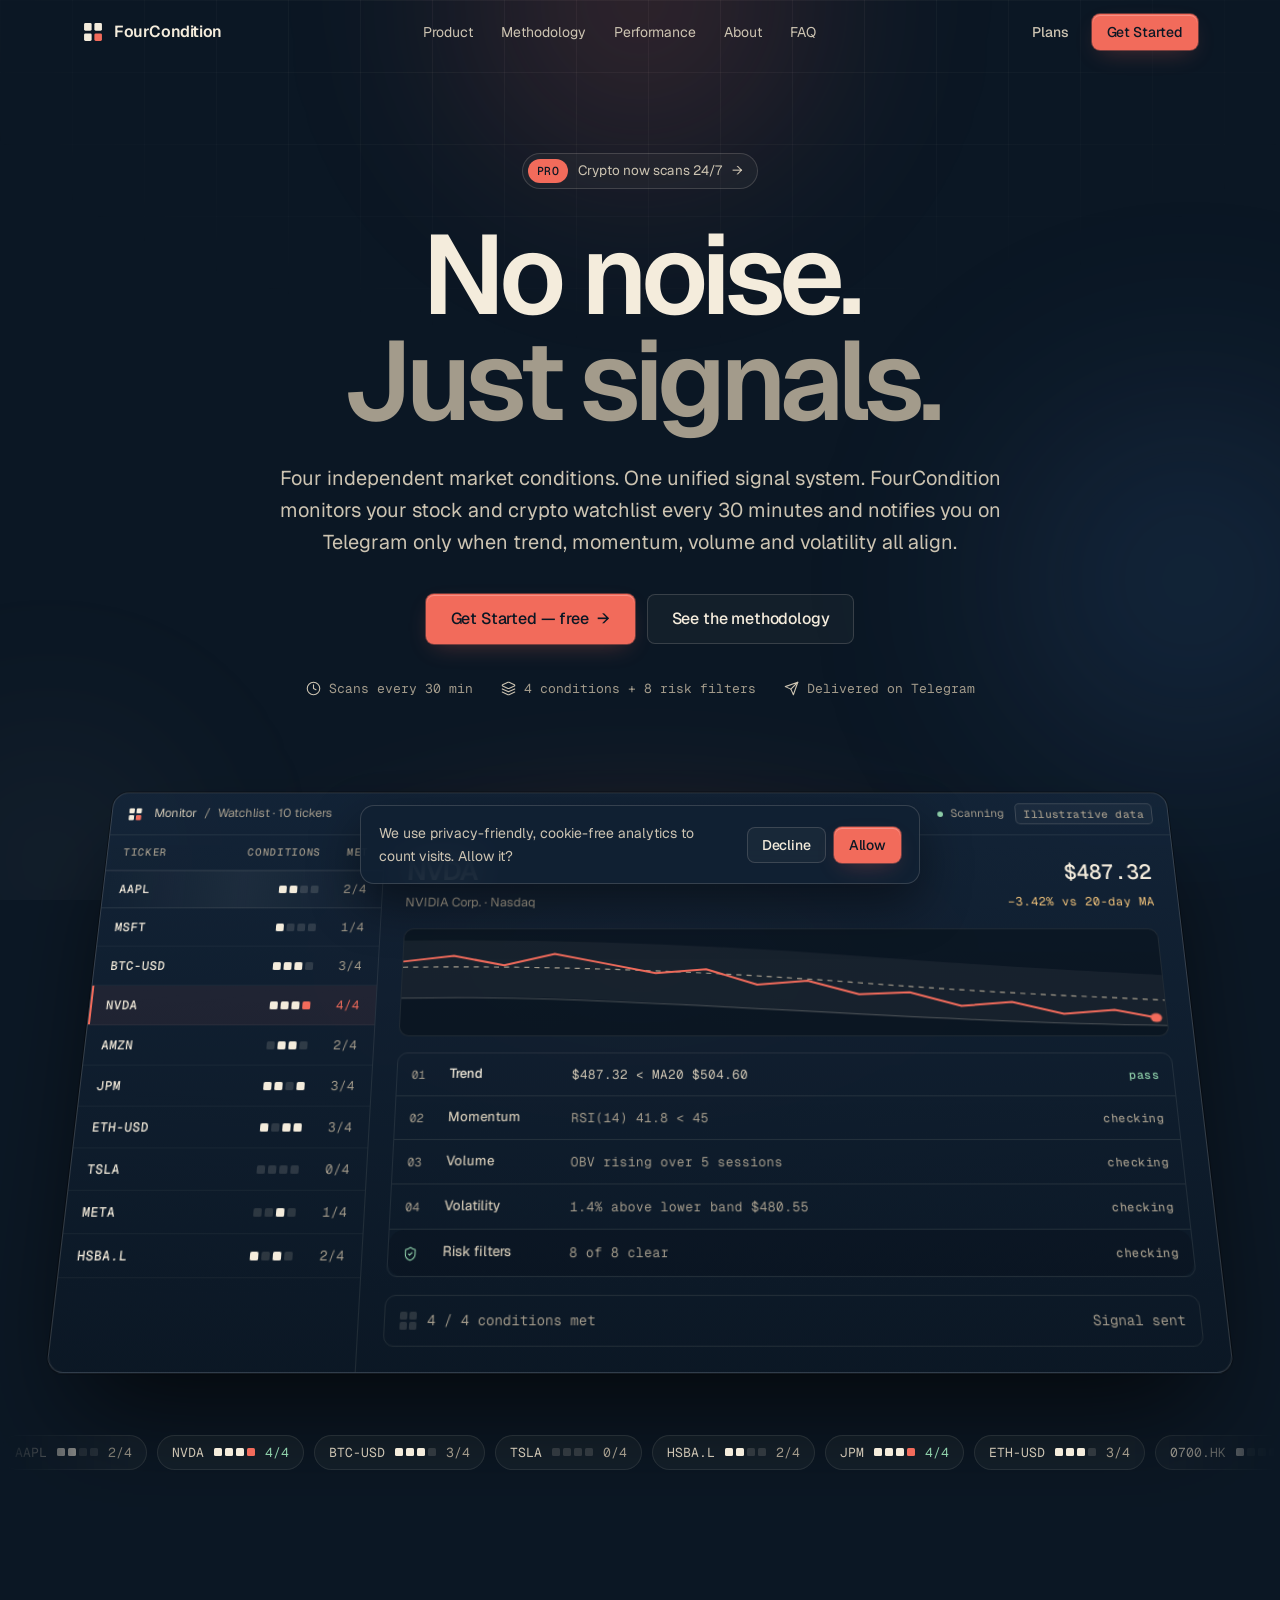
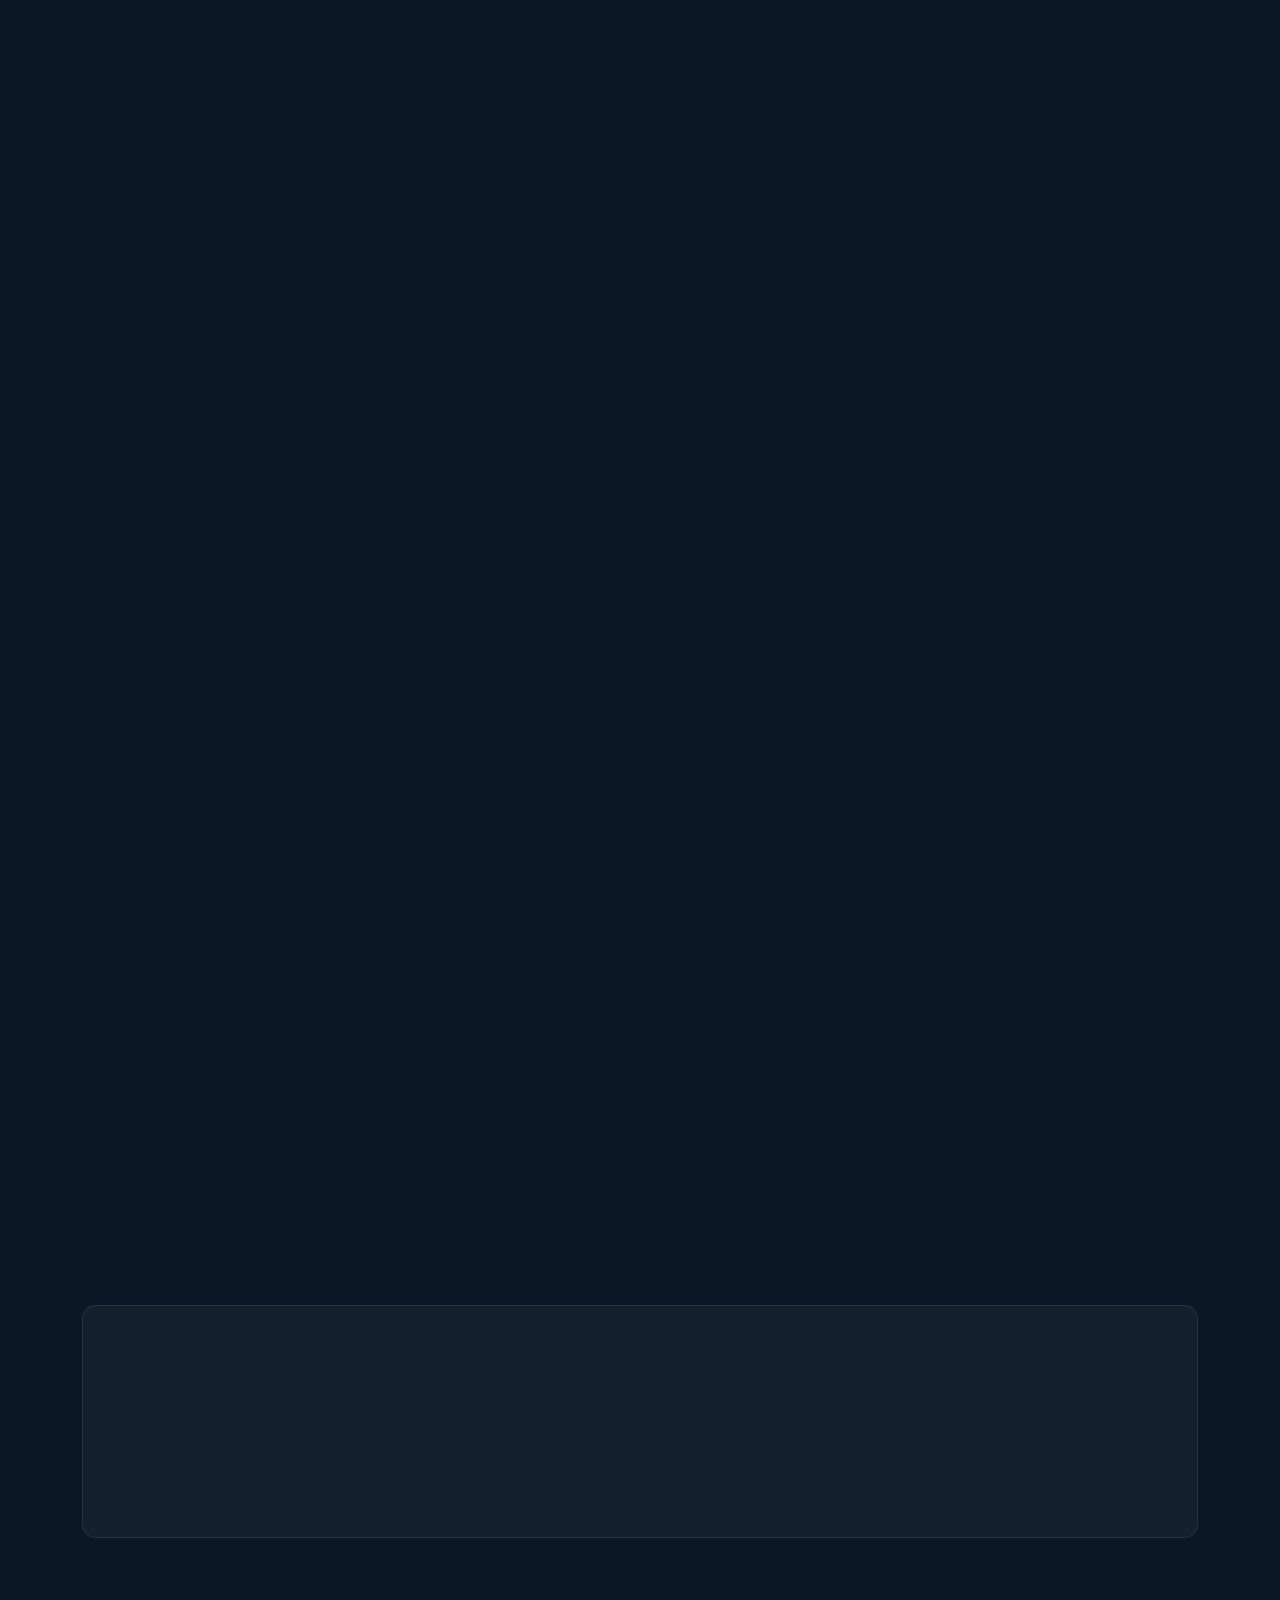
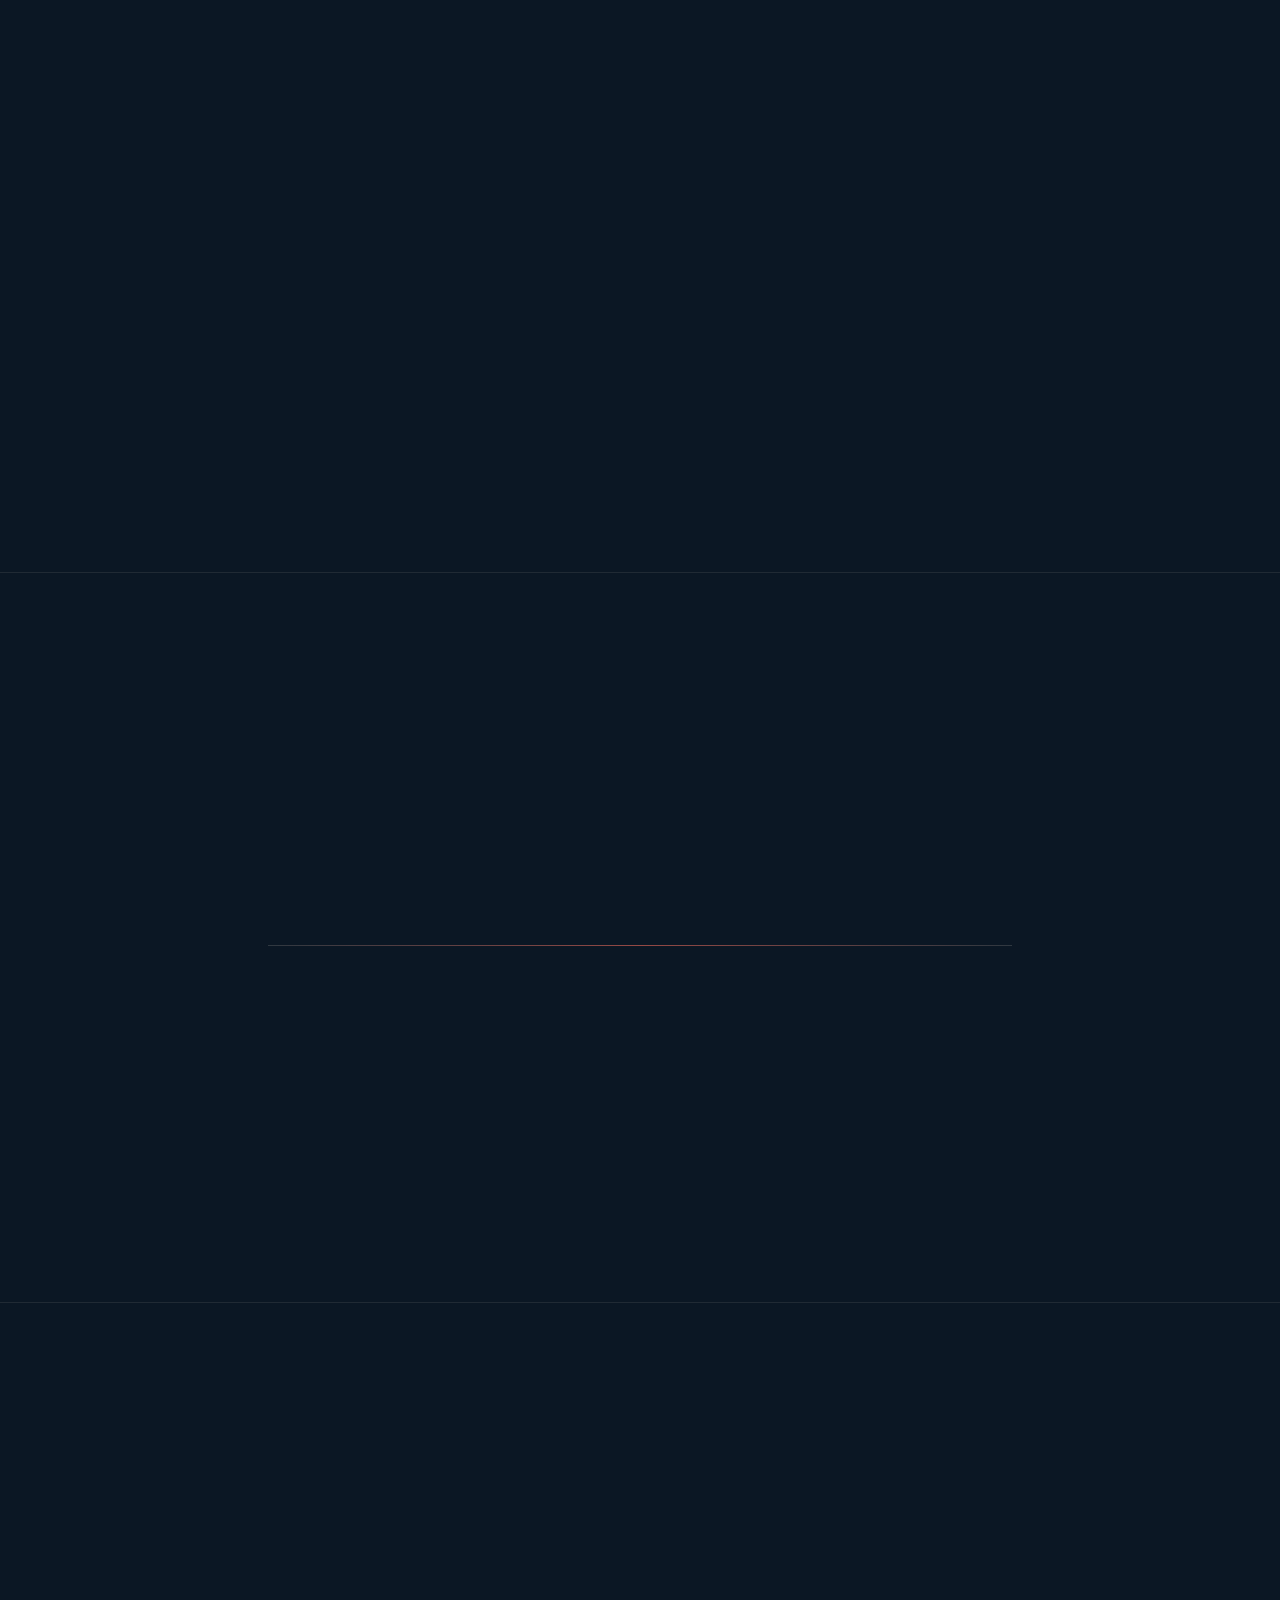
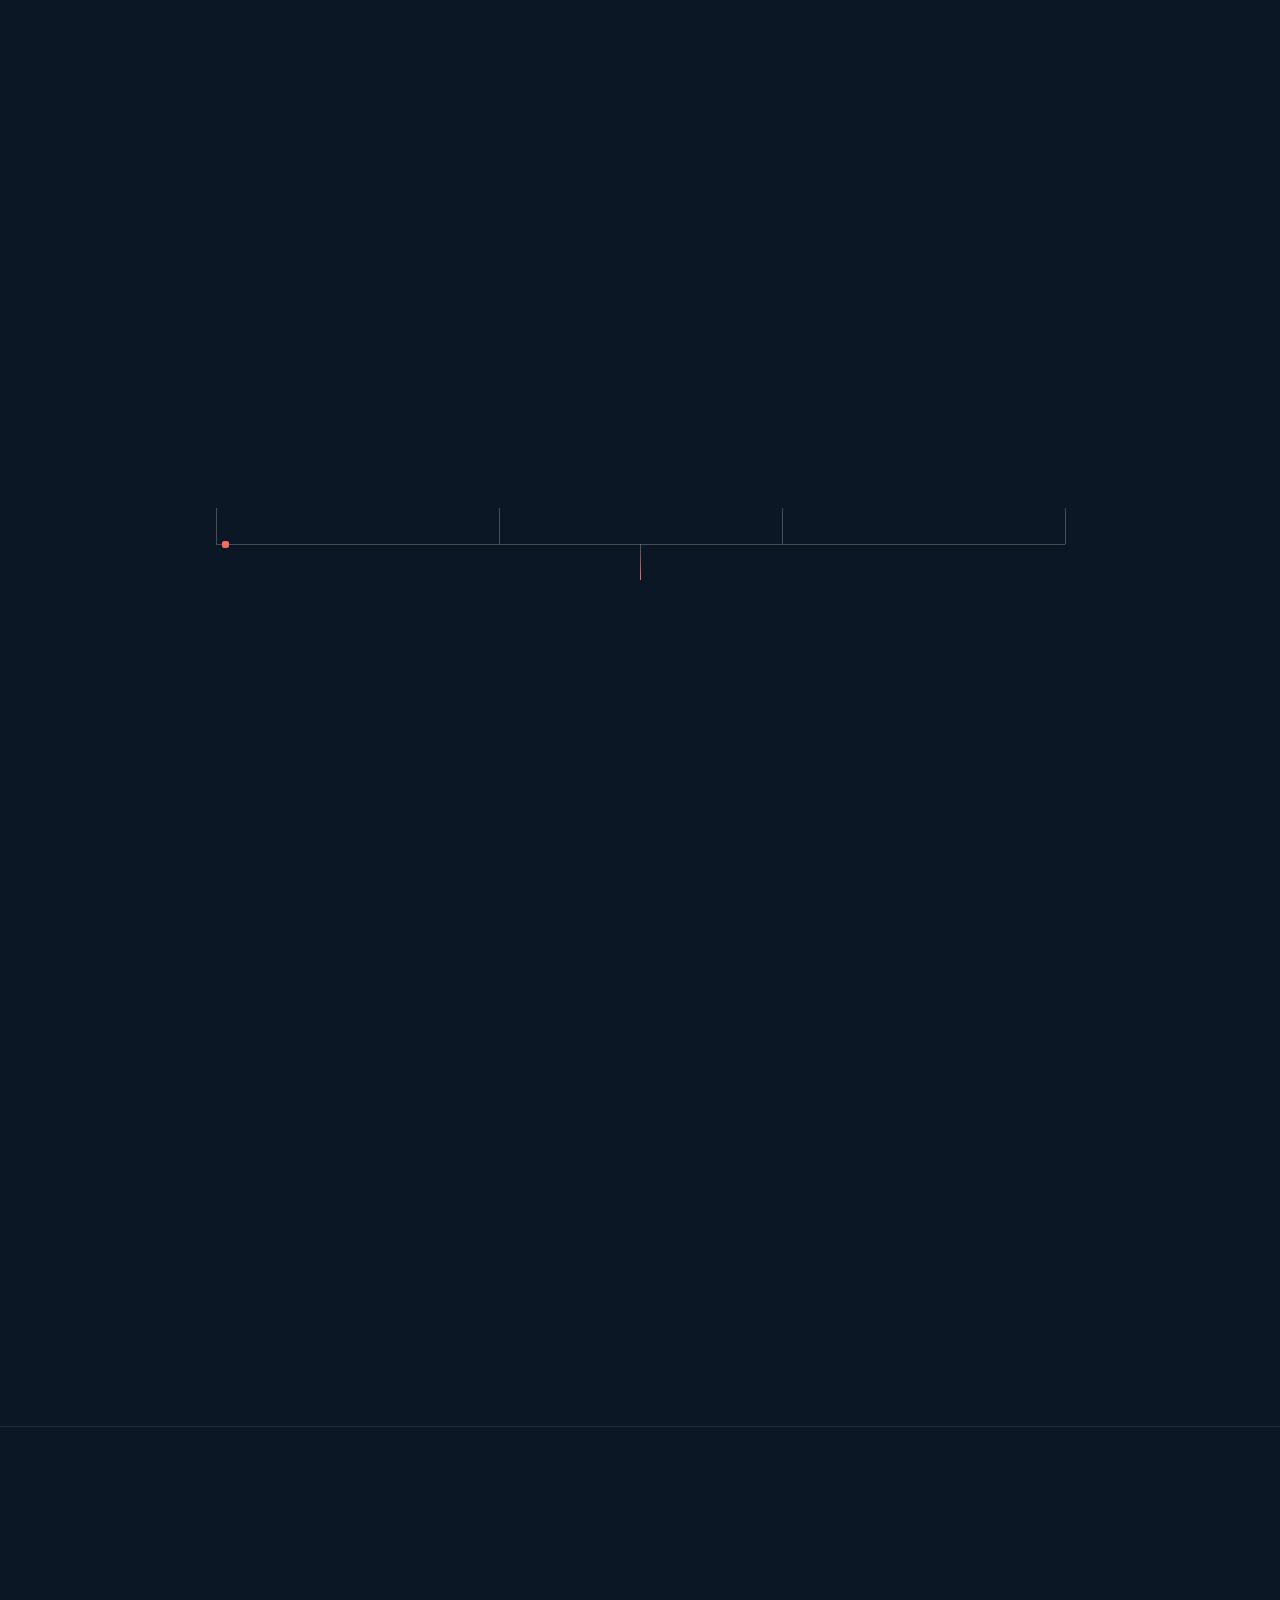
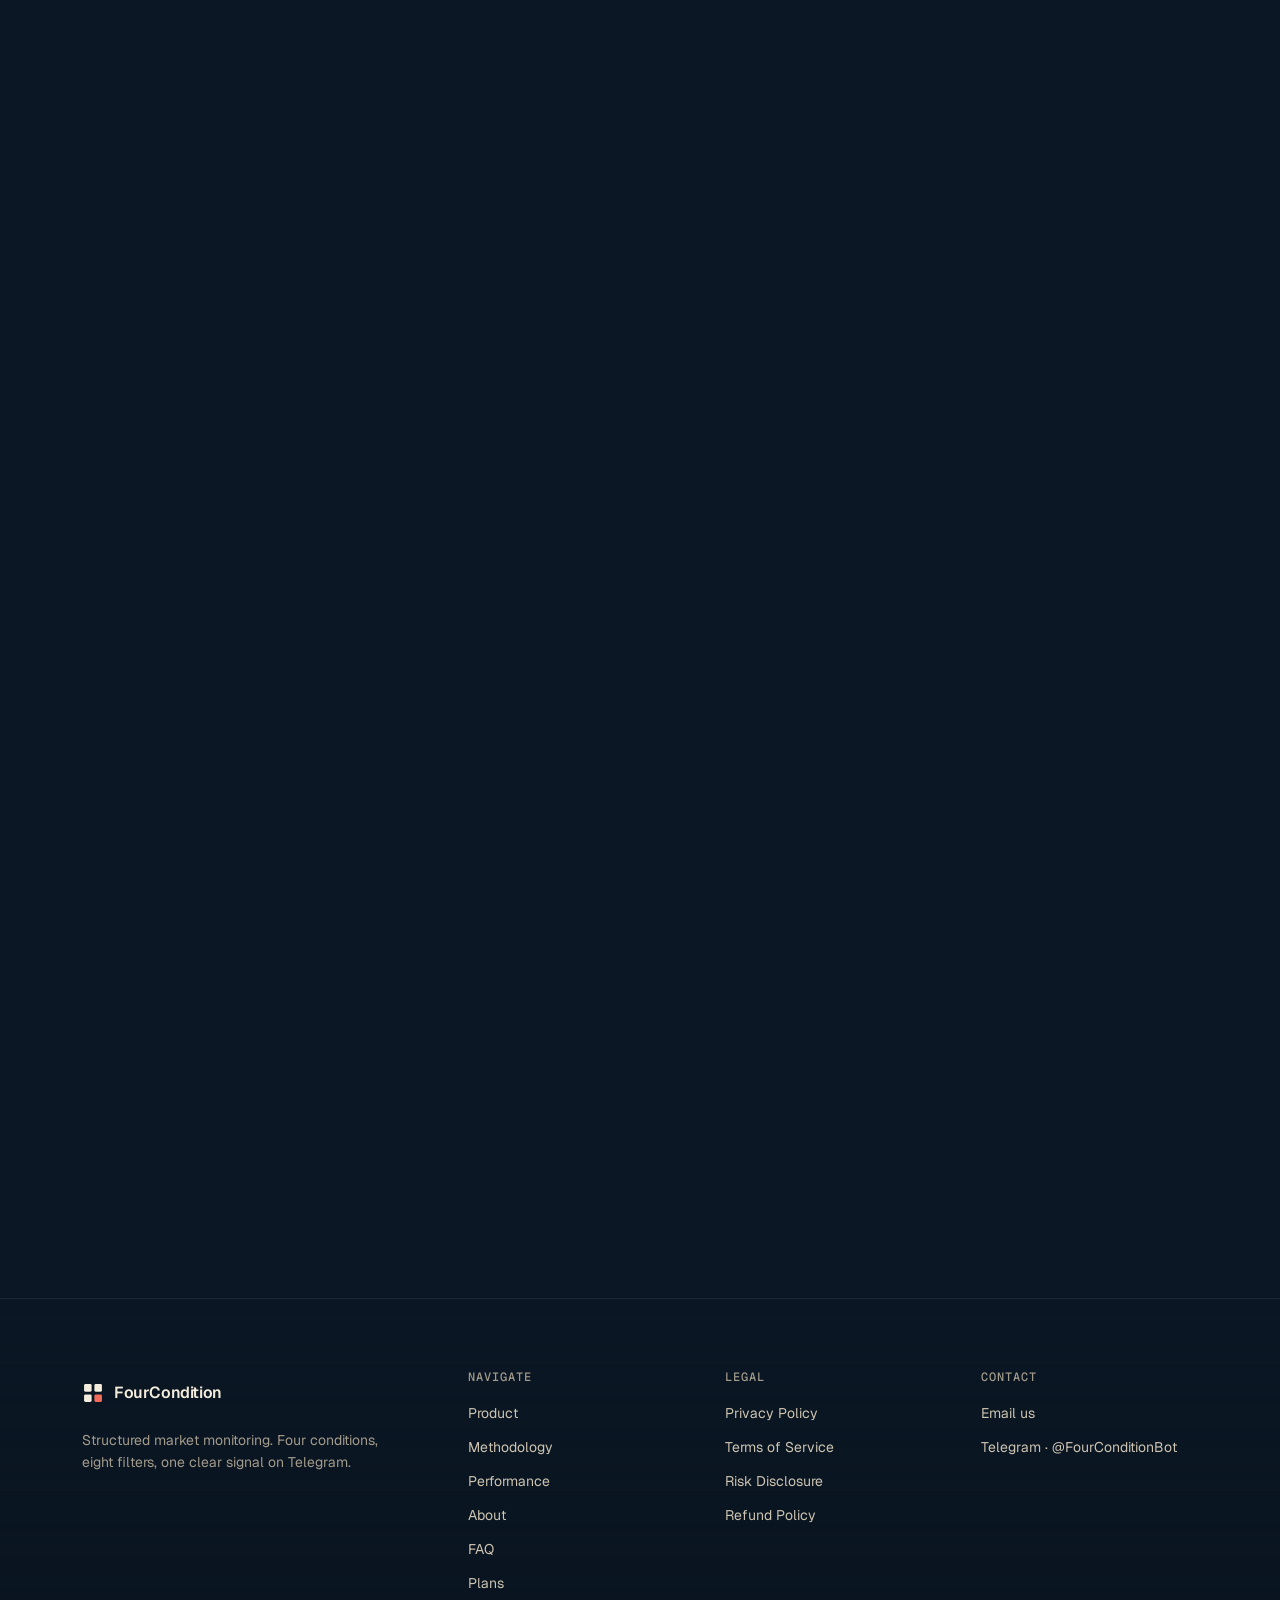
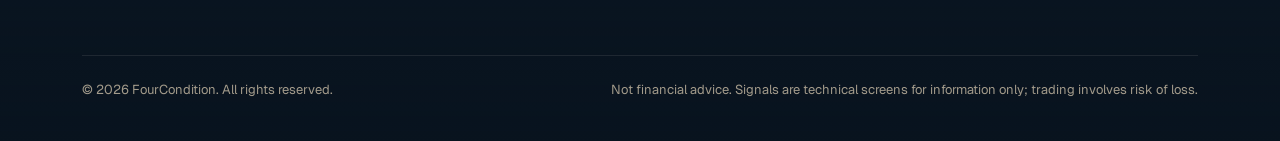
==== commit 398de1a0: "Restore original signal wording (revert Paddle-review rewording) Paddle rejected the application und" ====
--- a/index.html
+++ b/index.html
@@ -11,14 +11,14 @@
 <meta property="og:site_name" content="FourCondition">
 <meta property="og:url" content="https://fourcondition.app/">
 <meta property="og:title" content="FourCondition — Intelligent Market Monitoring">
-<meta property="og:description" content="Four independent market conditions. One unified screening system. Notifications on Telegram only when every condition aligns.">
+<meta property="og:description" content="Four independent market conditions. One unified signal system. Notifications on Telegram only when every condition aligns.">
 <meta property="og:image" content="https://fourcondition.app/og.png">
 <meta property="og:image:width" content="1200">
 <meta property="og:image:height" content="630">
-<meta property="og:image:alt" content="FourCondition — No noise. Just four conditions.">
+<meta property="og:image:alt" content="FourCondition — No noise. Just signals.">
 <meta name="twitter:card" content="summary_large_image">
 <meta name="twitter:title" content="FourCondition — Intelligent Market Monitoring">
-<meta name="twitter:description" content="Four independent market conditions. One unified screening system.">
+<meta name="twitter:description" content="Four independent market conditions. One unified signal system.">
 <meta name="twitter:image" content="https://fourcondition.app/og.png">
 <link rel="icon" href="/favicon.svg" type="image/svg+xml">
 <link rel="icon" href="/favicon.png" type="image/png" sizes="32x32">
@@ -494,8 +494,8 @@
 <section class="hero" aria-labelledby="hero-title">
   <div class="wrap">
     <a href="/upgrade/" class="pill intro"><b>Pro</b>Crypto now scans 24/7 <span class="arrow" aria-hidden="true">→</span></a>
-    <h1 id="hero-title" class="intro" style="--i:1">No noise.<span class="dim"> Just four conditions.</span></h1>
-    <p class="lede intro" style="--i:2">Four independent market conditions. One unified screening system. FourCondition monitors your stock and crypto watchlist every 30 minutes and notifies you on Telegram only when trend, momentum, volume and volatility all align.</p>
+    <h1 id="hero-title" class="intro" style="--i:1">No noise.<span class="dim"> Just signals.</span></h1>
+    <p class="lede intro" style="--i:2">Four independent market conditions. One unified signal system. FourCondition monitors your stock and crypto watchlist every 30 minutes and notifies you on Telegram only when trend, momentum, volume and volatility all align.</p>
     <div class="hero-actions intro" style="--i:3">
       <a href="https://t.me/FourConditionBot" class="btn btn-coral btn-lg" target="_blank" rel="noopener">Get Started — free <span class="arrow" aria-hidden="true">→</span></a>
       <a href="#methodology" class="btn btn-outline btn-lg">See the methodology</a>
@@ -661,14 +661,14 @@
     <div class="caps" data-stagger="3">
       <div class="cap"><h3><svg class="i" aria-hidden="true"><use href="#i-list"/></svg>Personal watchlist</h3><p>Up to 150 tickers free. <code>/add</code> to track, <code>/status</code> for live prices.</p></div>
       <div class="cap"><h3><svg class="i" aria-hidden="true"><use href="#i-package"/></svg>Sector packs</h3><p>Tech, Finance, Health, Energy and Universal lists in one command.</p></div>
-      <div class="cap"><h3><svg class="i" aria-hidden="true"><use href="#i-target"/></svg>Closest to passing</h3><p><code>/topsignal</code> shows which names are closest to passing.</p></div>
+      <div class="cap"><h3><svg class="i" aria-hidden="true"><use href="#i-target"/></svg>Top setups</h3><p><code>/topsignal</code> shows which names are closest to passing.</p></div>
       <div class="cap"><h3><svg class="i" aria-hidden="true"><use href="#i-eye-off"/></svg>Ignore list</h3><p>Mute tickers you never want to hear about with <code>/ignore</code>.</p></div>
       <div class="cap"><h3><svg class="i" aria-hidden="true"><use href="#i-globe"/></svg>Global markets <span class="tag tag-coral">Pro</span></h3><p>Crypto, London and Asia listings. Crypto scans 24/7. Elite adds Currencies &amp; Indices packs.</p></div>
       <div class="cap"><h3><svg class="i" aria-hidden="true"><use href="#i-file"/></svg>Monthly reports</h3><p>On the 1st of each month: how past alerts actually did.</p></div>
     </div>
     <div class="palette panel tilt reveal" data-tilt="3" aria-label="Bot commands">
       <div class="palette-search"><span aria-hidden="true">/</span><span>Type a command<span class="caret" aria-hidden="true"></span></span></div>
-      <ul id="cmds"><li><code>/add TSLA AAPL</code><span>Add tickers</span></li><li><code>/remove TSLA</code><span>Remove a ticker</span></li><li><code>/list</code><span>Show watchlist</span></li><li><code>/status</code><span>Live prices</span></li><li><code>/topsignal</code><span>Closest to conditions</span></li><li><code>/profile</code><span>Your strategy</span></li><li><code>/retakequiz</code><span>Redo the quiz</span></li><li><code>/settings</code><span>Your thresholds</span></li><li><code>/set rsi 45</code><span>Change one setting</span></li><li><code>/resetsettings</code><span>Back to defaults</span></li><li><code>/packload tech</code><span>Load a sector pack</span></li><li><code>/ignore COIN</code><span>Mute a ticker</span></li><li><code>/remove all</code><span>Clear watchlist</span></li><li><code>/history</code><span>Screening history (Pro)</span></li><li><code>/digest stop</code><span>Pause digest</span></li><li><code>/digest start</code><span>Resume digest</span></li><li><code>/plan</code><span>Your current plan</span></li><li><code>/quiz</code><span>Survey: +50 slots</span></li><li><code>/commands</code><span>Show all commands</span></li></ul>
+      <ul id="cmds"><li><code>/add TSLA AAPL</code><span>Add tickers</span></li><li><code>/remove TSLA</code><span>Remove a ticker</span></li><li><code>/list</code><span>Show watchlist</span></li><li><code>/status</code><span>Live prices</span></li><li><code>/topsignal</code><span>Best current setups</span></li><li><code>/profile</code><span>Your strategy</span></li><li><code>/retakequiz</code><span>Redo the quiz</span></li><li><code>/settings</code><span>Your thresholds</span></li><li><code>/set rsi 45</code><span>Change one setting</span></li><li><code>/resetsettings</code><span>Back to defaults</span></li><li><code>/packload tech</code><span>Load a sector pack</span></li><li><code>/ignore COIN</code><span>Mute a ticker</span></li><li><code>/remove all</code><span>Clear watchlist</span></li><li><code>/history</code><span>Signal history (Pro)</span></li><li><code>/digest stop</code><span>Pause digest</span></li><li><code>/digest start</code><span>Resume digest</span></li><li><code>/plan</code><span>Your current plan</span></li><li><code>/quiz</code><span>Survey: +50 slots</span></li><li><code>/commands</code><span>Show all commands</span></li></ul>
       <div class="palette-foot" aria-hidden="true"><span>17 commands</span><span><kbd>&uarr;</kbd> <kbd>&darr;</kbd> to browse</span></div>
     </div>
   </div>
@@ -713,7 +713,7 @@
         <p class="eyebrow reveal">Methodology</p>
         <h2 id="method-title" class="reveal" style="--i:1">Four conditions. <span class="dim">All at once.</span></h2>
       </div>
-      <p class="lede reveal" style="--i:2">Trend, momentum, volume and volatility measure different things and rarely agree. A screen requires all four, read from daily price data with standard, published indicators. Your preferences set the thresholds.</p>
+      <p class="lede reveal" style="--i:2">Trend, momentum, volume and volatility measure different things and rarely agree. A signal needs all four, read from daily price data with standard, published indicators. Your strategy sets the thresholds.</p>
     </div>
 
     <div class="quad">
@@ -838,13 +838,13 @@
       <p class="eyebrow reveal" data-from="left">Why FourCondition</p>
       <h2 id="why-title" class="reveal" style="--i:1">Less noise. <span class="dim">More structure.</span></h2>
       <p class="lede reveal" style="--i:2">Most market tools add information. FourCondition removes it. The same rules run the same way on every scan, so what reaches you is consistent, explainable and rare.</p>
-      <p class="quote reveal" style="--i:3"><strong>You make the call.</strong> A screen is a starting point for your own research, not an instruction to trade.</p>
+      <p class="quote reveal" style="--i:3"><strong>You make the call.</strong> A signal is a starting point for your own research, not an instruction to trade.</p>
     </div>
     <ul class="why-list" data-stagger data-from="right">
       <li><span class="ico"><svg class="i" aria-hidden="true"><use href="#i-layers"/></svg></span><div><h3>Multiple-condition analysis</h3><p>Trend, momentum, volume and volatility have to agree. One indicator on its own is noise; four independent ones lining up is a structured event.</p></div></li>
       <li><span class="ico"><svg class="i" aria-hidden="true"><use href="#i-clock"/></svg></span><div><h3>Automated monitoring</h3><p>Scans every 30 minutes during US market hours, and around the clock for crypto on Pro. No charts to refresh.</p></div></li>
-      <li><span class="ico"><svg class="i" aria-hidden="true"><use href="#i-checks"/></svg></span><div><h3>Structured condition screening</h3><p>Fixed order, fixed thresholds from your strategy, and eight filters that drop earnings risk, falling knives and penny stocks.</p></div></li>
-      <li><span class="ico"><svg class="i" aria-hidden="true"><use href="#i-bell"/></svg></span><div><h3>Clear notifications</h3><p>Each message shows the numbers behind the screen: price, 20-day MA, RSI and lower band, with a chart link.</p></div></li>
+      <li><span class="ico"><svg class="i" aria-hidden="true"><use href="#i-checks"/></svg></span><div><h3>Structured signal evaluation</h3><p>Fixed order, fixed thresholds from your strategy, and eight filters that drop earnings risk, falling knives and penny stocks.</p></div></li>
+      <li><span class="ico"><svg class="i" aria-hidden="true"><use href="#i-bell"/></svg></span><div><h3>Clear notifications</h3><p>Each message shows the numbers behind the signal: price, 20-day MA, RSI and lower band, with a chart link.</p></div></li>
       <li><span class="ico"><svg class="i" aria-hidden="true"><use href="#i-volume-x"/></svg></span><div><h3>Reduced information overload</h3><p>Cooldowns, a daily cap and an ignore list keep your chat quiet. A silent day means nothing qualified.</p></div></li>
     </ul>
   </div>
@@ -883,7 +883,7 @@
       <p class="eyebrow reveal">About</p>
       <h2 id="about-title" class="reveal" style="--i:1">A focused tool for structured market monitoring.</h2>
       <ul class="principles" data-stagger data-from="left">
-        <li><svg class="i" aria-hidden="true"><use href="#i-check"/></svg>Rules over opinions: every result can be traced to its numbers.</li>
+        <li><svg class="i" aria-hidden="true"><use href="#i-check"/></svg>Rules over opinions: every signal can be traced to its numbers.</li>
         <li><svg class="i" aria-hidden="true"><use href="#i-check"/></svg>Quiet by design: fewer, better-qualified alerts.</li>
         <li><svg class="i" aria-hidden="true"><use href="#i-check"/></svg>Honest reporting: results published from real alerts.</li>
       </ul>
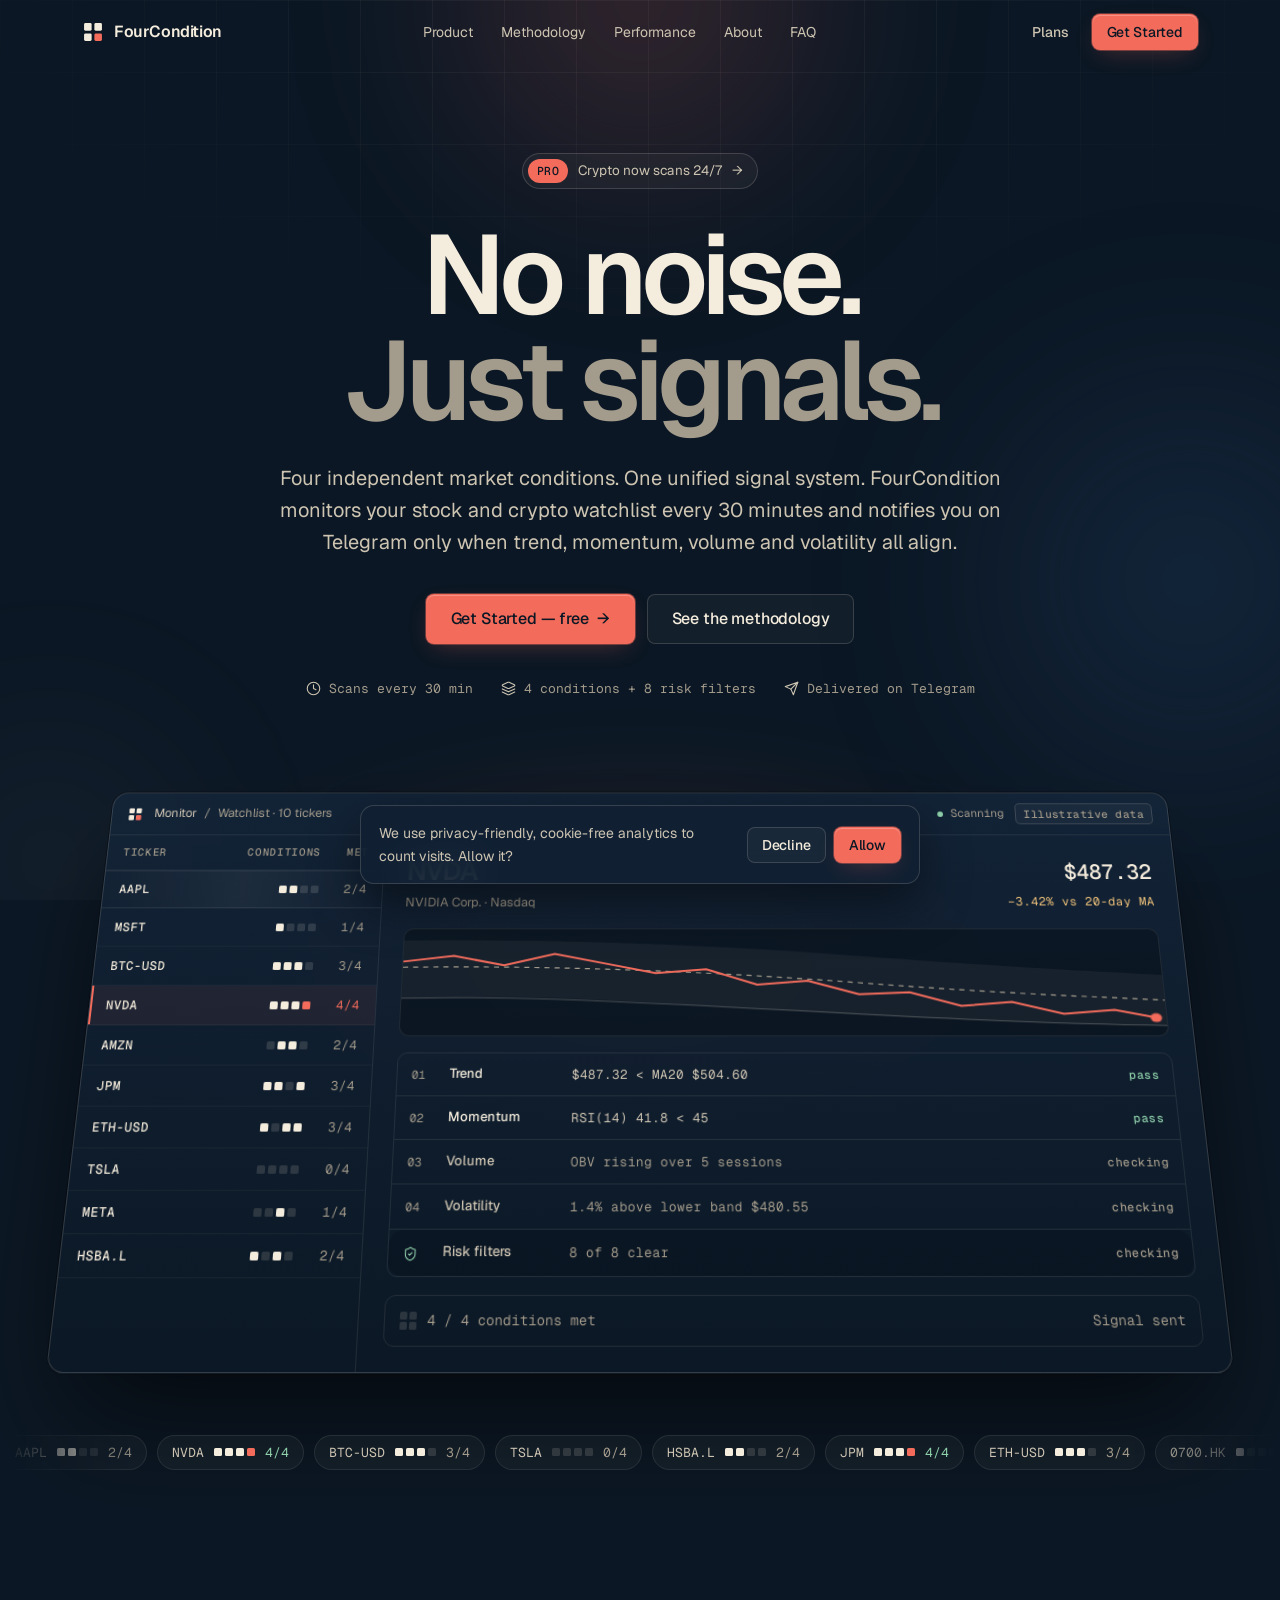
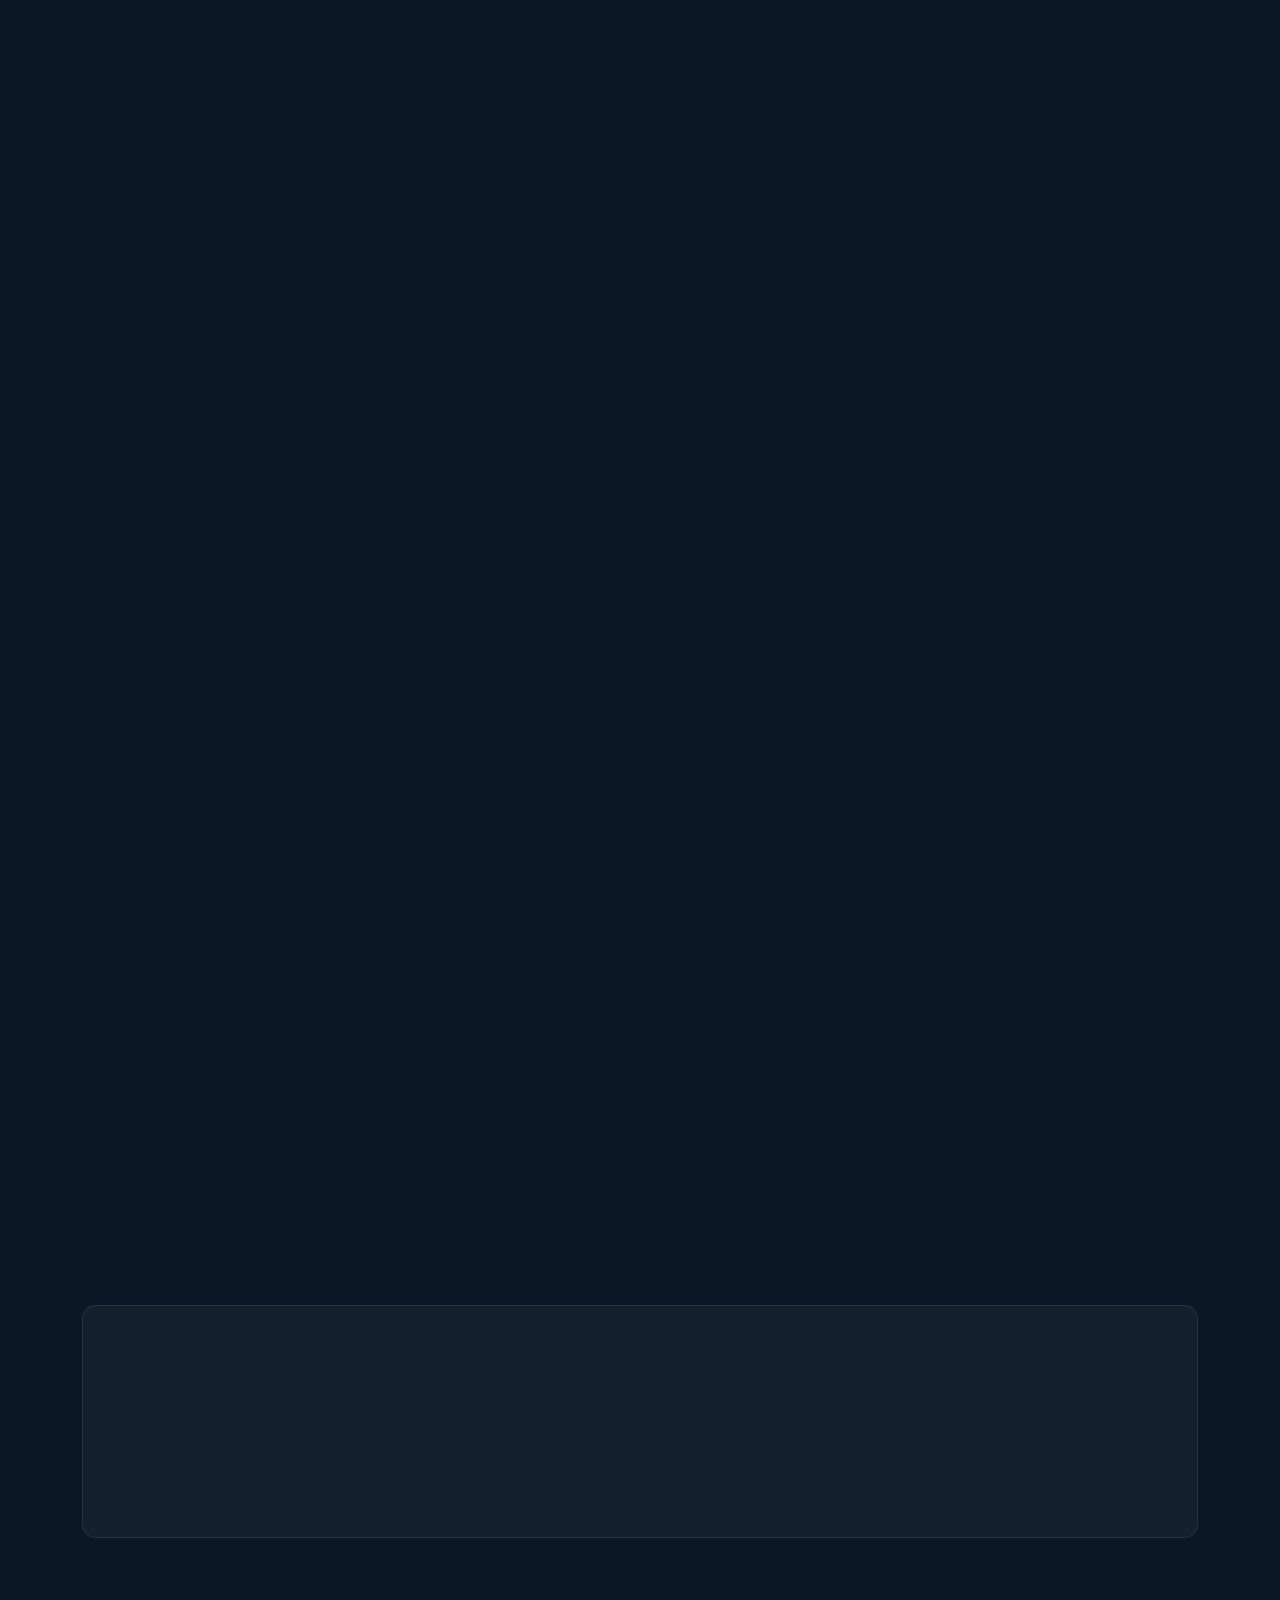
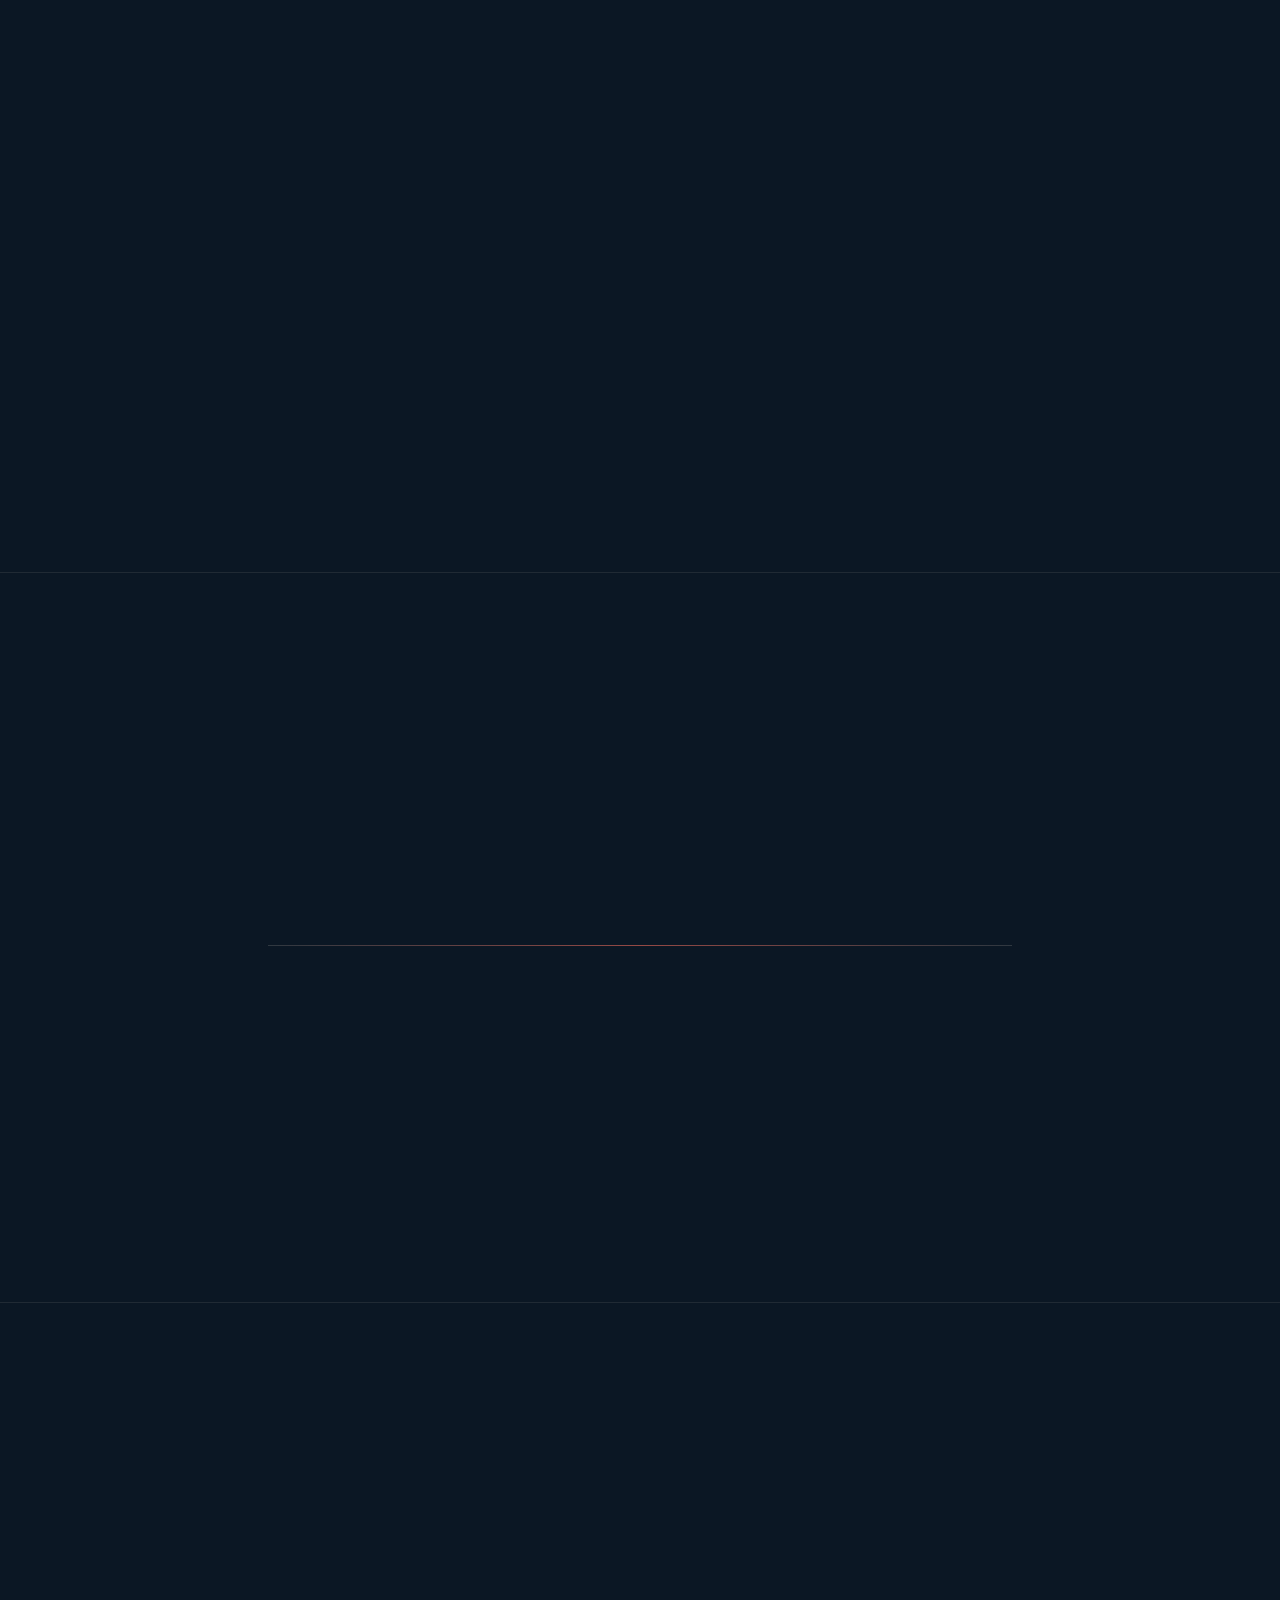
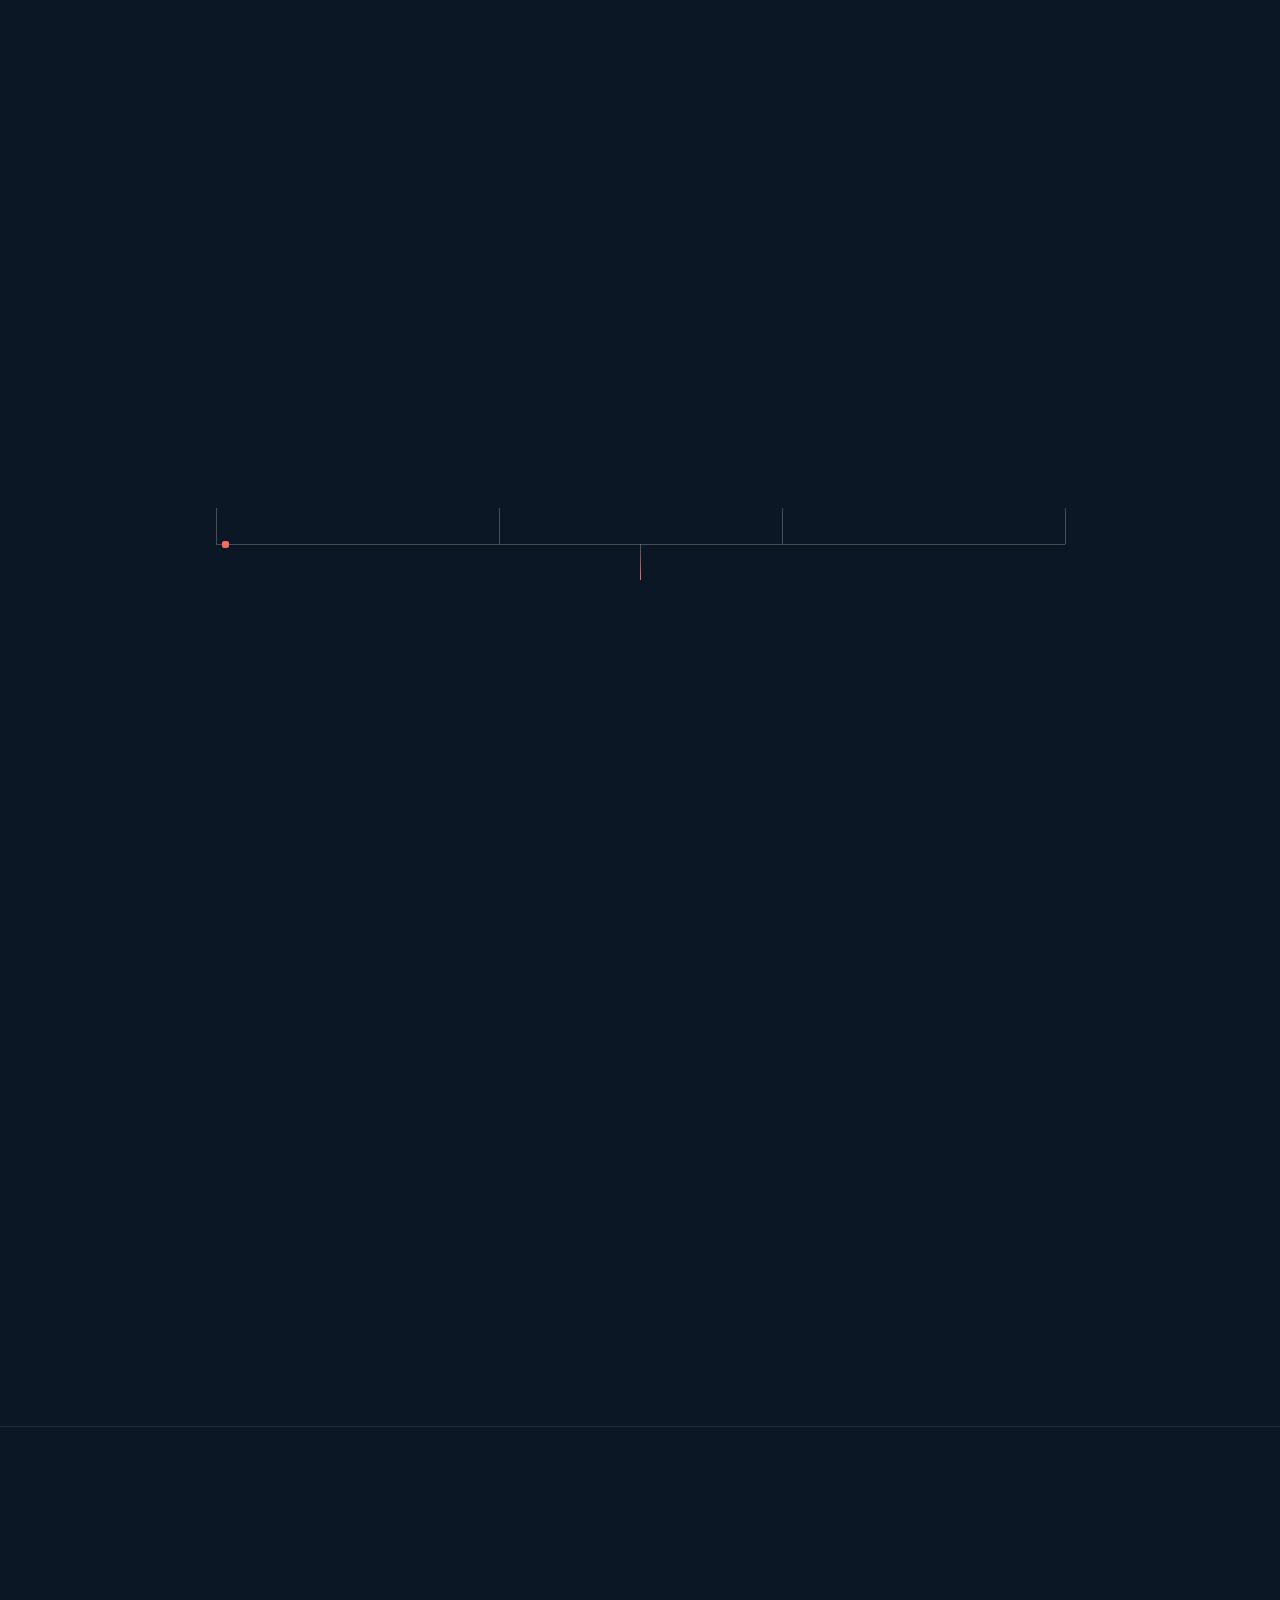
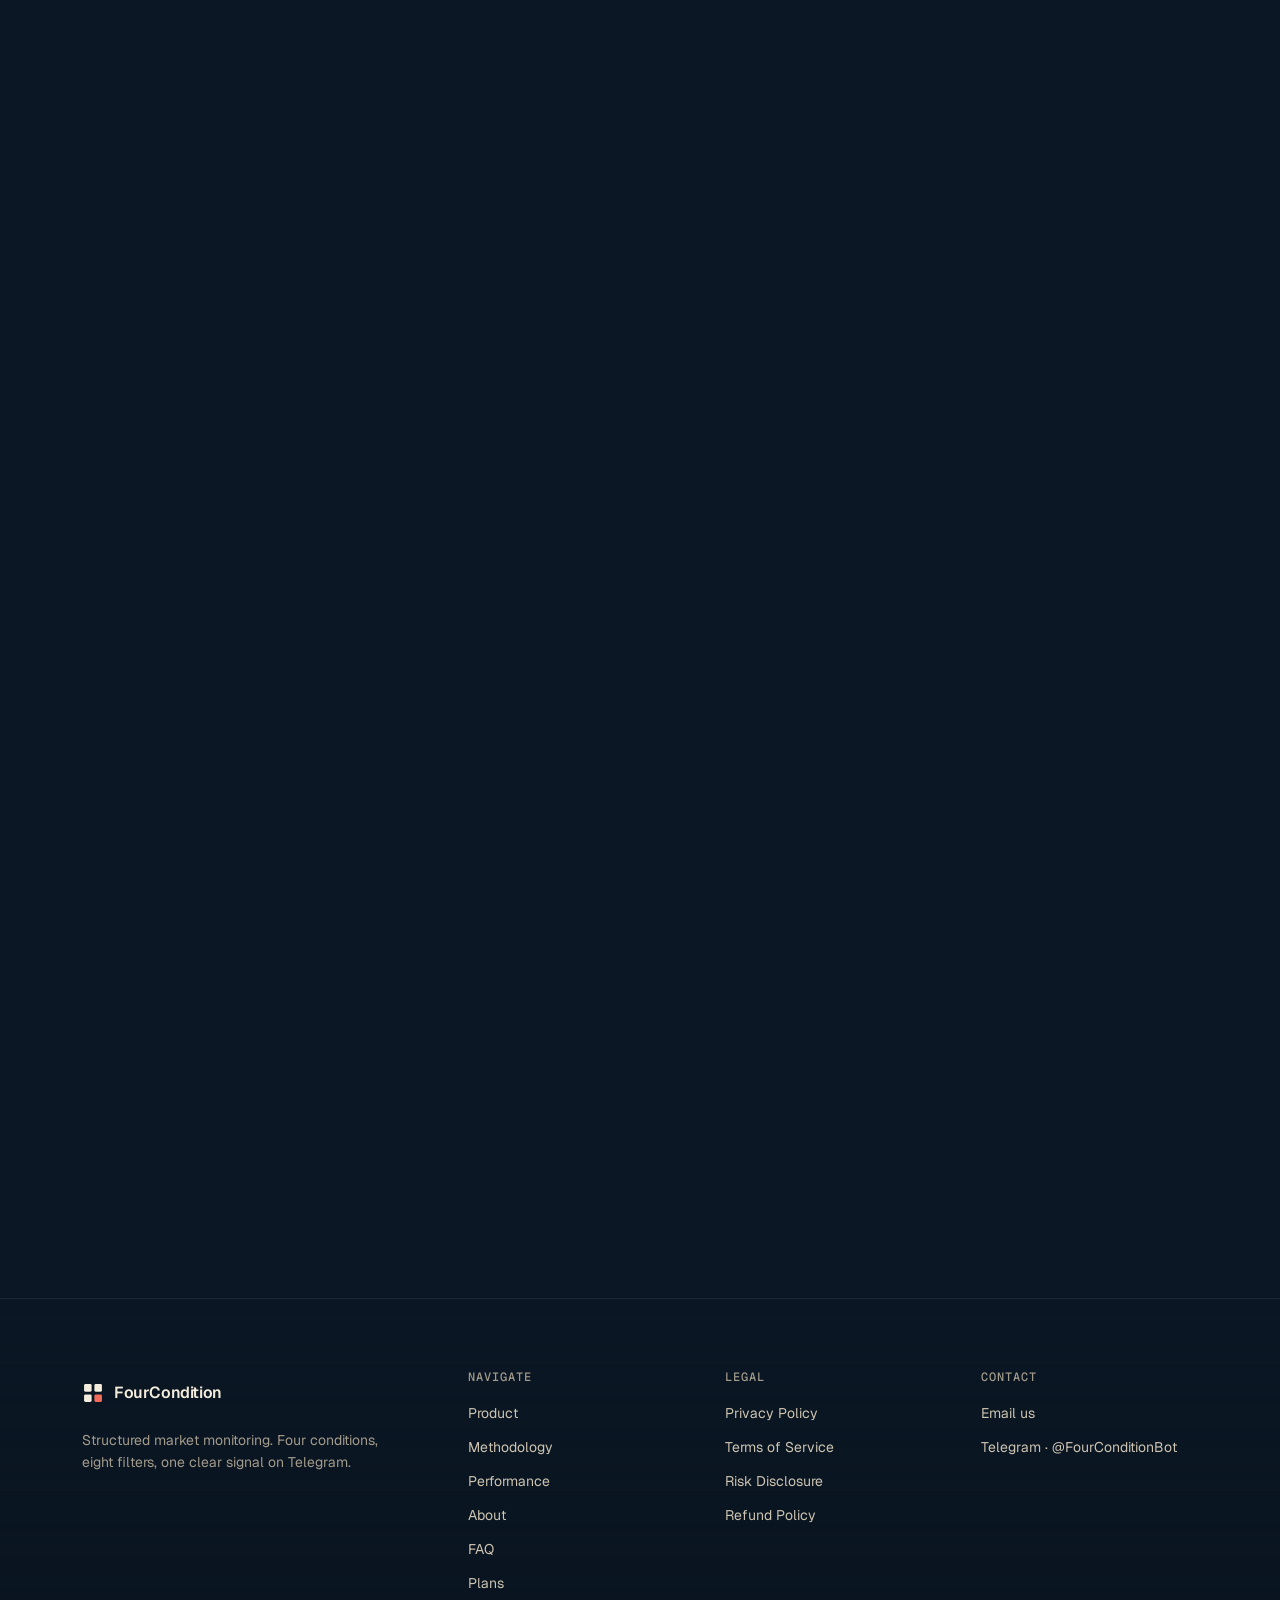
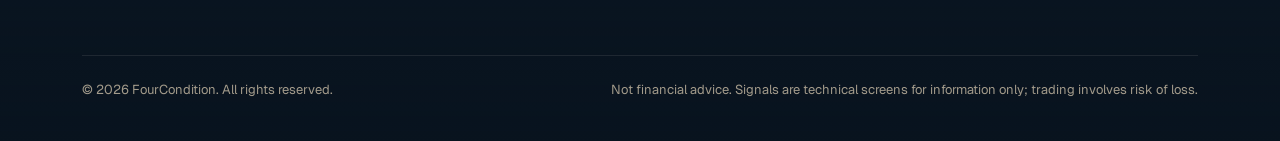
==== commit cb715233: "Route site emails to aliases: support@ (footers, FAQ), billing@ (refunds, payment), legal@ (terms, p" ====
--- a/index.html
+++ b/index.html
@@ -29,7 +29,7 @@
 <link rel="stylesheet" href="/style.css">
 <script type="application/ld+json">
 {"@context":"https://schema.org","@graph":[
- {"@type":"Organization","name":"FourCondition","url":"https://fourcondition.app/","logo":"https://fourcondition.app/apple-touch-icon.png","email":"fourconditionbot@gmail.com","sameAs":["https://t.me/FourConditionBot"]},
+ {"@type":"Organization","name":"FourCondition","url":"https://fourcondition.app/","logo":"https://fourcondition.app/apple-touch-icon.png","email":"hello@fourcondition.app","sameAs":["https://t.me/FourConditionBot"]},
  {"@type":"SoftwareApplication","name":"FourConditionBot","applicationCategory":"FinanceApplication","operatingSystem":"Telegram","url":"https://fourcondition.app/","offers":[{"@type":"Offer","name":"Free","price":"0","priceCurrency":"USD"},{"@type":"Offer","name":"Pro","price":"5","priceCurrency":"USD"},{"@type":"Offer","name":"Elite","price":"10","priceCurrency":"USD"}]}
 ]}
 </script>
@@ -892,7 +892,7 @@
       <p><strong>FourCondition is a market-monitoring system delivered through Telegram.</strong> It watches a list of stocks and crypto, evaluates each one against four technical conditions and a set of risk filters, and speaks up only when everything lines up.</p>
       <p>It started as a personal tool to take emotion out of research. Scrolling charts for hours produces a lot of opinions and very little structure, so the scanning, the checking and the filtering became code.</p>
       <p>It is independent: no team, no investors. The screener runs live, and every filter exists because a tool that ignores earnings risk or collapsing stocks isn't worth using.</p>
-      <div class="sig"><span class="avatar"><svg class="i" aria-hidden="true"><use href="#i-user"/></svg></span><div><strong>Vladimir</strong>Founder &amp; builder · <a href="mailto:fourconditionbot@gmail.com">fourconditionbot@gmail.com</a></div></div>
+      <div class="sig"><span class="avatar"><svg class="i" aria-hidden="true"><use href="#i-user"/></svg></span><div><strong>Vladimir</strong>Founder &amp; builder · <a href="mailto:vladimir@fourcondition.app">vladimir@fourcondition.app</a></div></div>
     </div>
   </div>
 </section>
@@ -951,7 +951,7 @@
     <div class="section-head">
       <p class="eyebrow reveal">FAQ</p>
       <h2 id="faq-title" class="reveal" style="--i:1">Questions, answered.</h2>
-      <p class="lede reveal" style="--i:2">Anything else? Email <a href="mailto:fourconditionbot@gmail.com">fourconditionbot@gmail.com</a>.</p>
+      <p class="lede reveal" style="--i:2">Anything else? Email <a href="mailto:support@fourcondition.app">support@fourcondition.app</a>.</p>
     </div>
     <div class="faq" data-stagger>
       <details><summary>What is FourCondition?<span class="pm" aria-hidden="true"></span></summary><p>A market-monitoring service that runs as a Telegram bot, @FourConditionBot. You give it a watchlist of stocks or crypto; it scans them every 30 minutes and messages you when a ticker meets all four of its technical conditions and clears its risk filters.</p></details>
@@ -963,7 +963,7 @@
       <details><summary>Does FourCondition guarantee results?<span class="pm" aria-hidden="true"></span></summary><p>No. Signals can and do fail, and past results do not guarantee future ones. The filters reduce some known risks but cannot remove them. See the <a href="/risk/">risk disclosure</a> and the monthly reports above.</p></details>
       <details><summary>How can I get started?<span class="pm" aria-hidden="true"></span></summary><p>Open <a href="https://t.me/FourConditionBot" target="_blank" rel="noopener">@FourConditionBot</a> in Telegram and press Start. Answer the 10-question quiz to pick a strategy, add tickers with <code>/add</code> or load a sector pack, and you're done. Free includes live alerts, a 150-ticker watchlist and all 10 strategies; <a href="/upgrade/">Pro and Elite</a> add more markets and history.</p></details>
       <details><summary>Why haven't I had a signal in a while?<span class="pm" aria-hidden="true"></span></summary><p>All four conditions rarely line up at once, especially in strong trends. A quiet bot is working as intended. <code>/topsignal</code> shows which names are closest to passing.</p></details>
-      <details><summary>What data do you store?<span class="pm" aria-hidden="true"></span></summary><p>Your Telegram chat ID, watchlist, strategy settings and signal history, plus your answers if you take the optional /quiz survey. No name, email or card details. Data lives on Railway servers in the US. Email fourconditionbot@gmail.com to have it deleted within 7 days.</p></details>
+      <details><summary>What data do you store?<span class="pm" aria-hidden="true"></span></summary><p>Your Telegram chat ID, watchlist, strategy settings and signal history, plus your answers if you take the optional /quiz survey. No name, email or card details. Data lives on Railway servers in the US. Email legal@fourcondition.app to have it deleted within 7 days.</p></details>
     </div>
   </div>
 </section>
@@ -1010,7 +1010,7 @@
       </nav>
       <div class="foot-col">
         <h3>Contact</h3>
-        <ul><li><a href="mailto:fourconditionbot@gmail.com">Email us</a></li><li><a href="https://t.me/FourConditionBot" target="_blank" rel="noopener">Telegram · @FourConditionBot</a></li></ul>
+        <ul><li><a href="mailto:support@fourcondition.app">Email us</a></li><li><a href="https://t.me/FourConditionBot" target="_blank" rel="noopener">Telegram · @FourConditionBot</a></li></ul>
       </div>
     </div>
     <div class="foot-base">
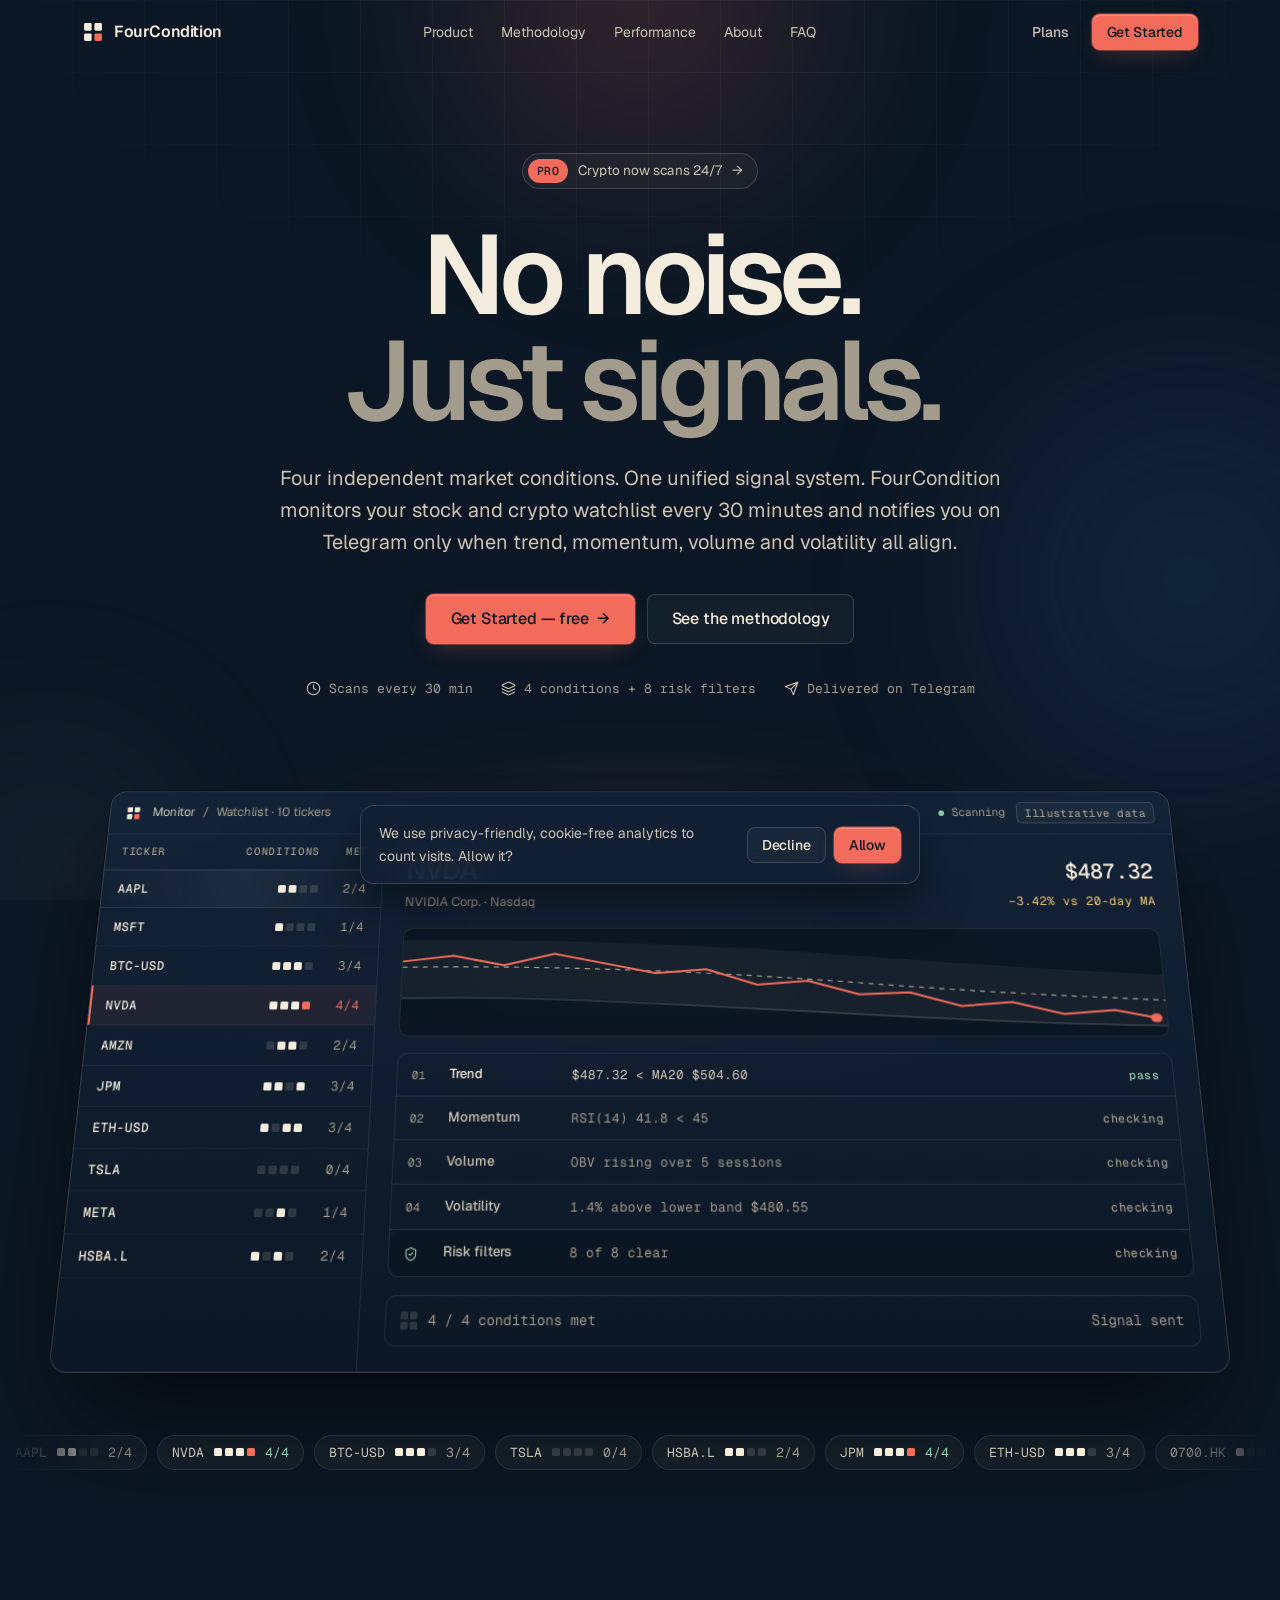
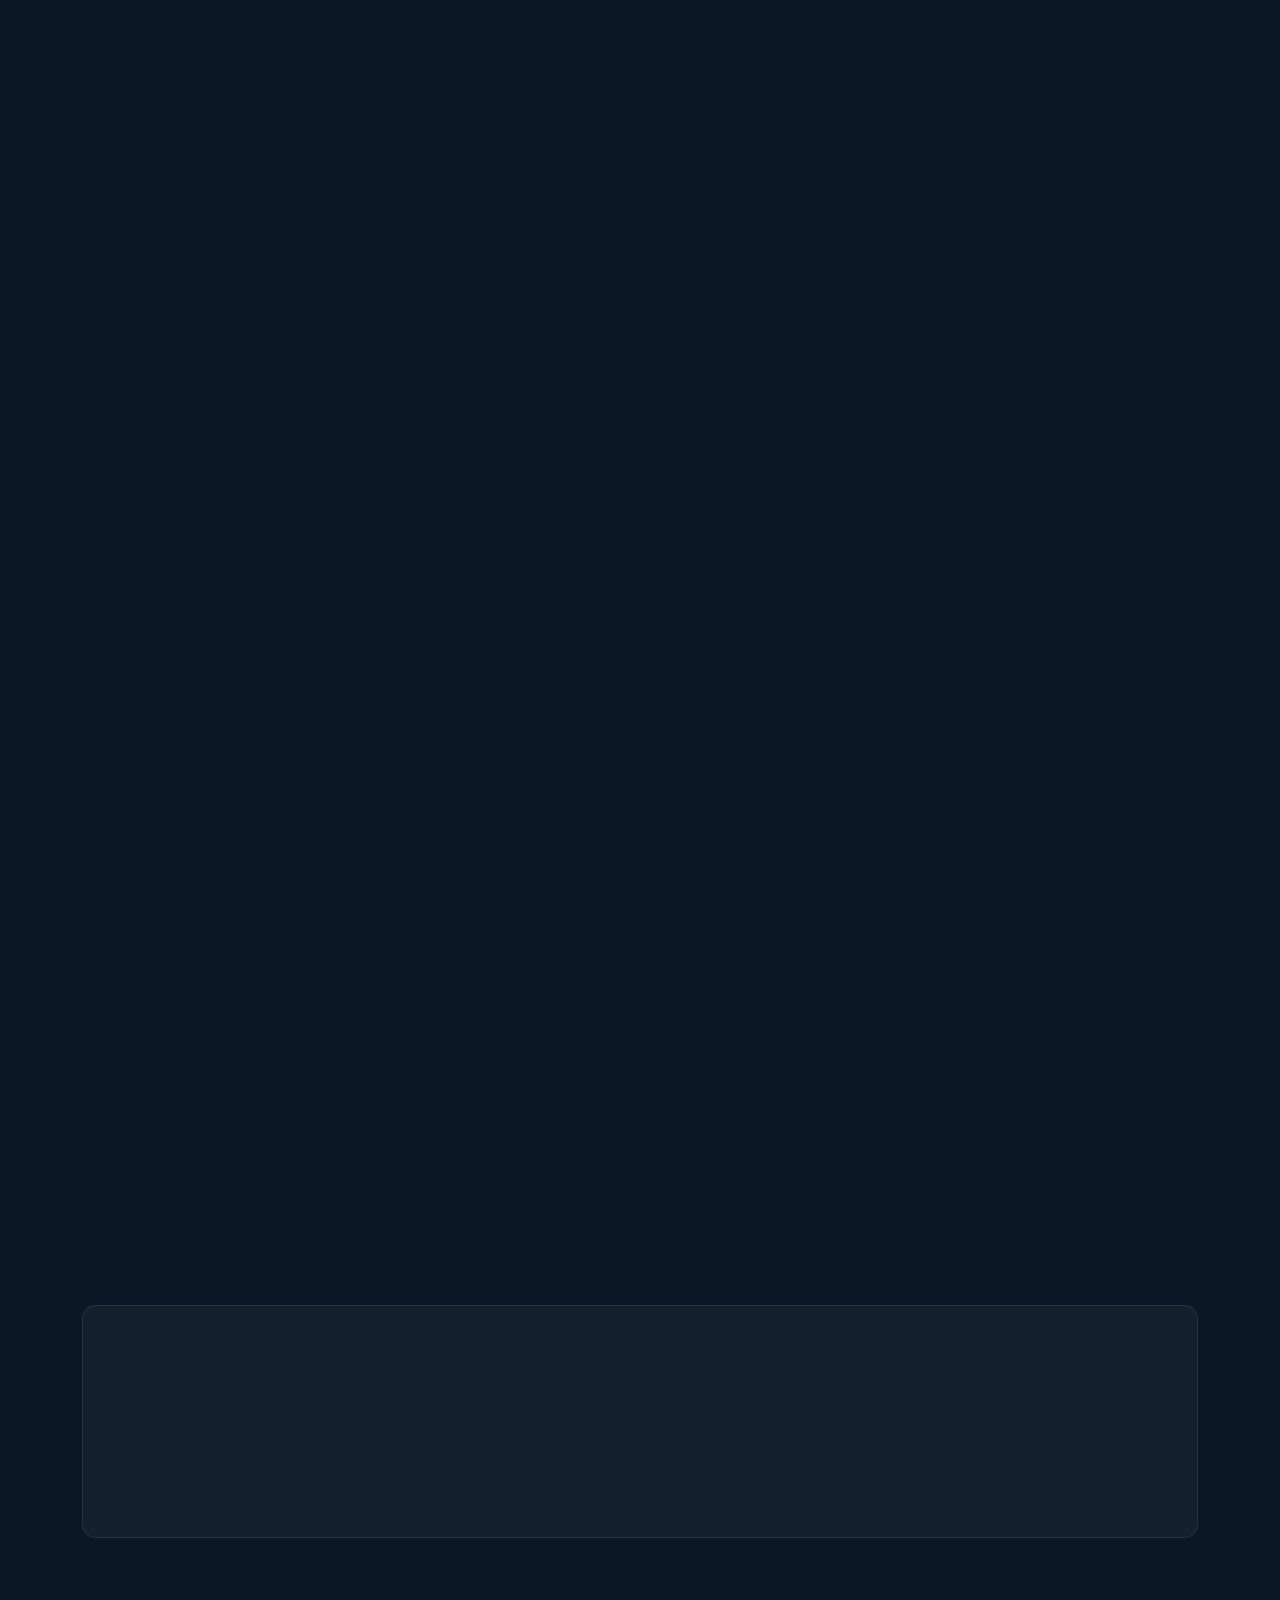
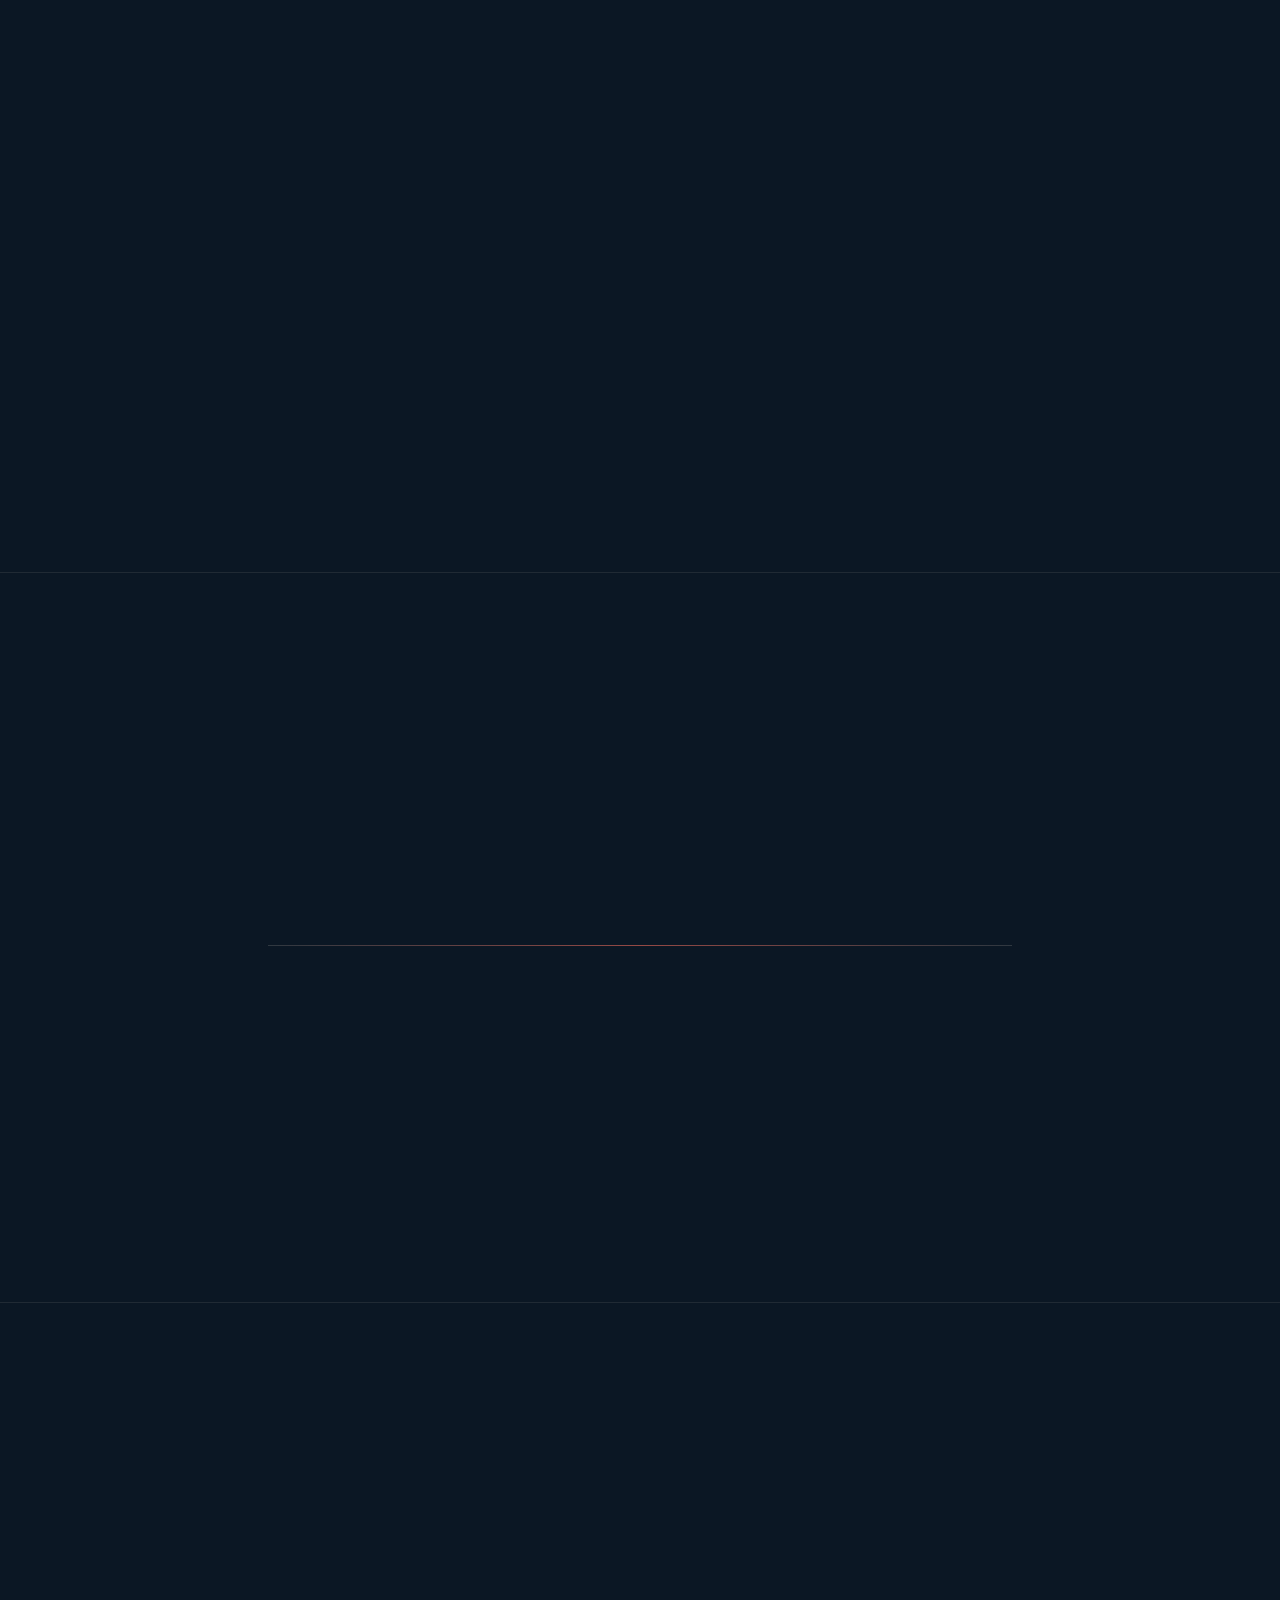
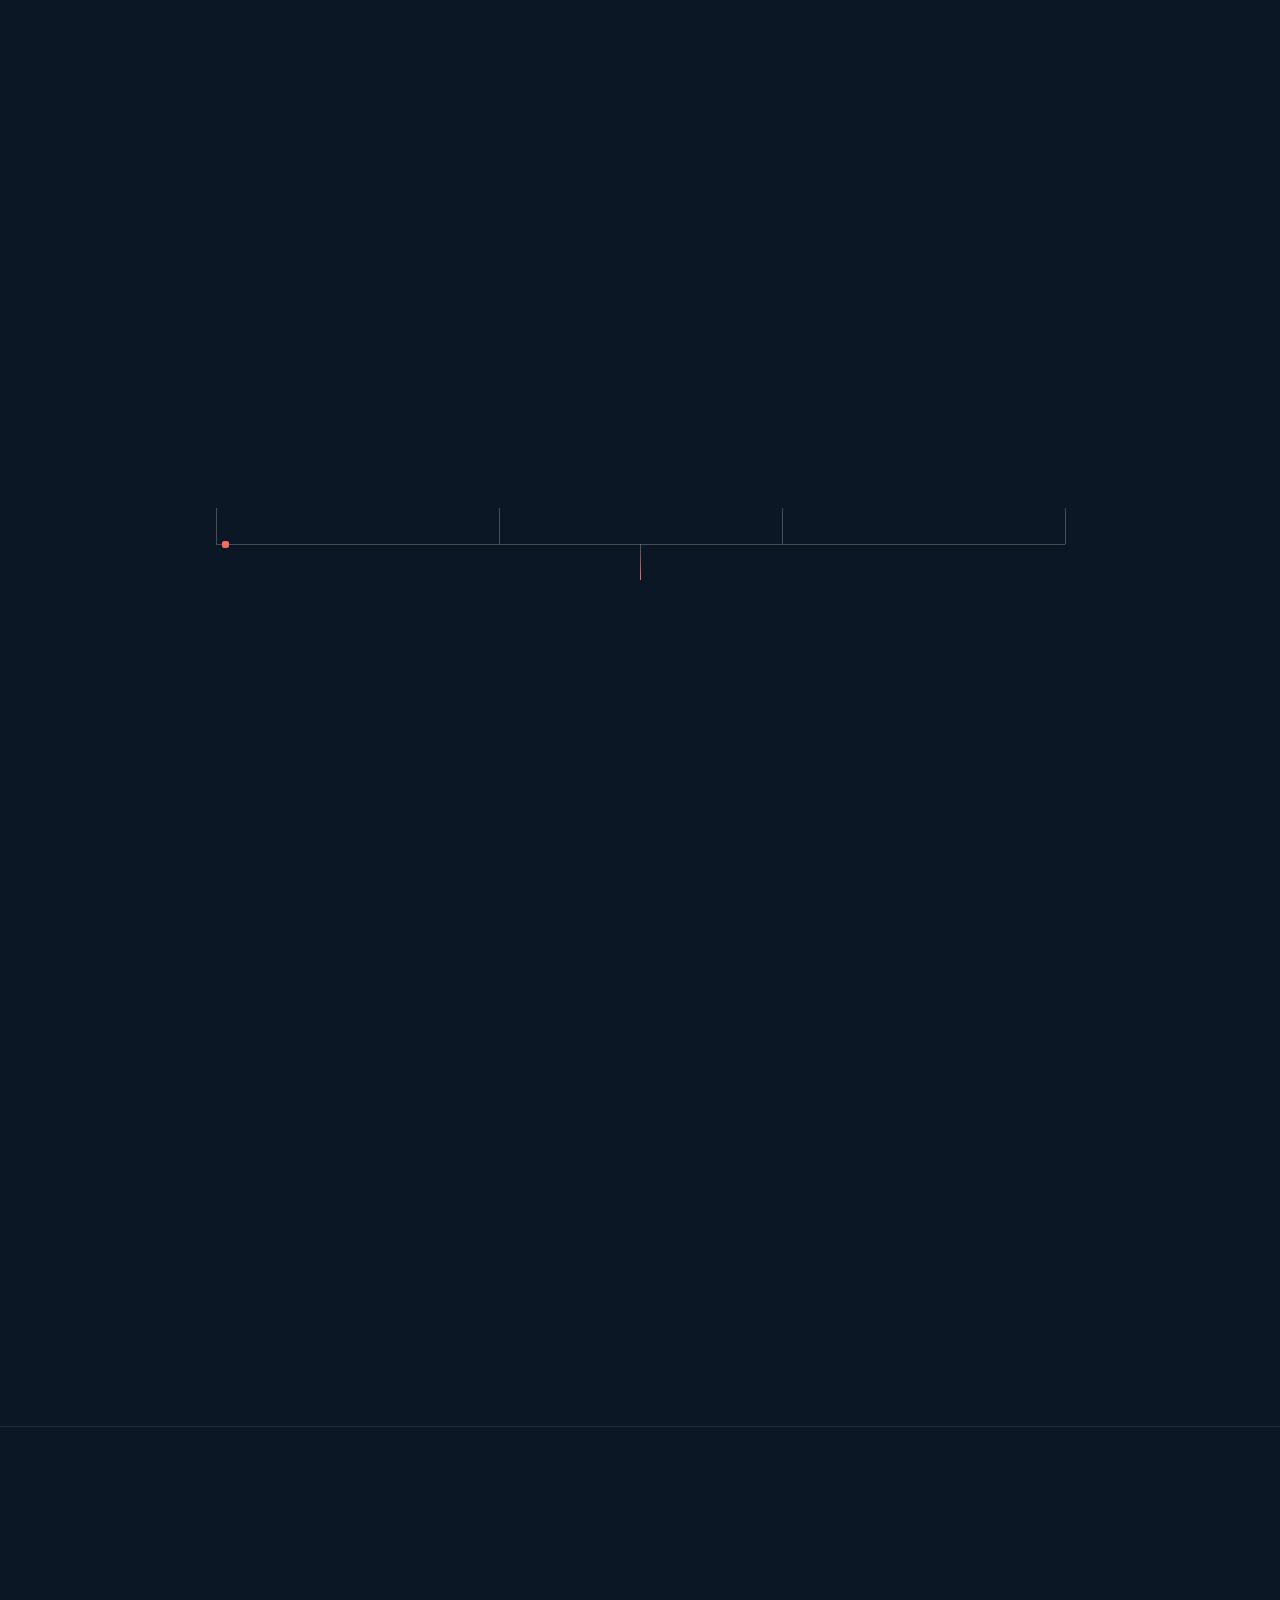
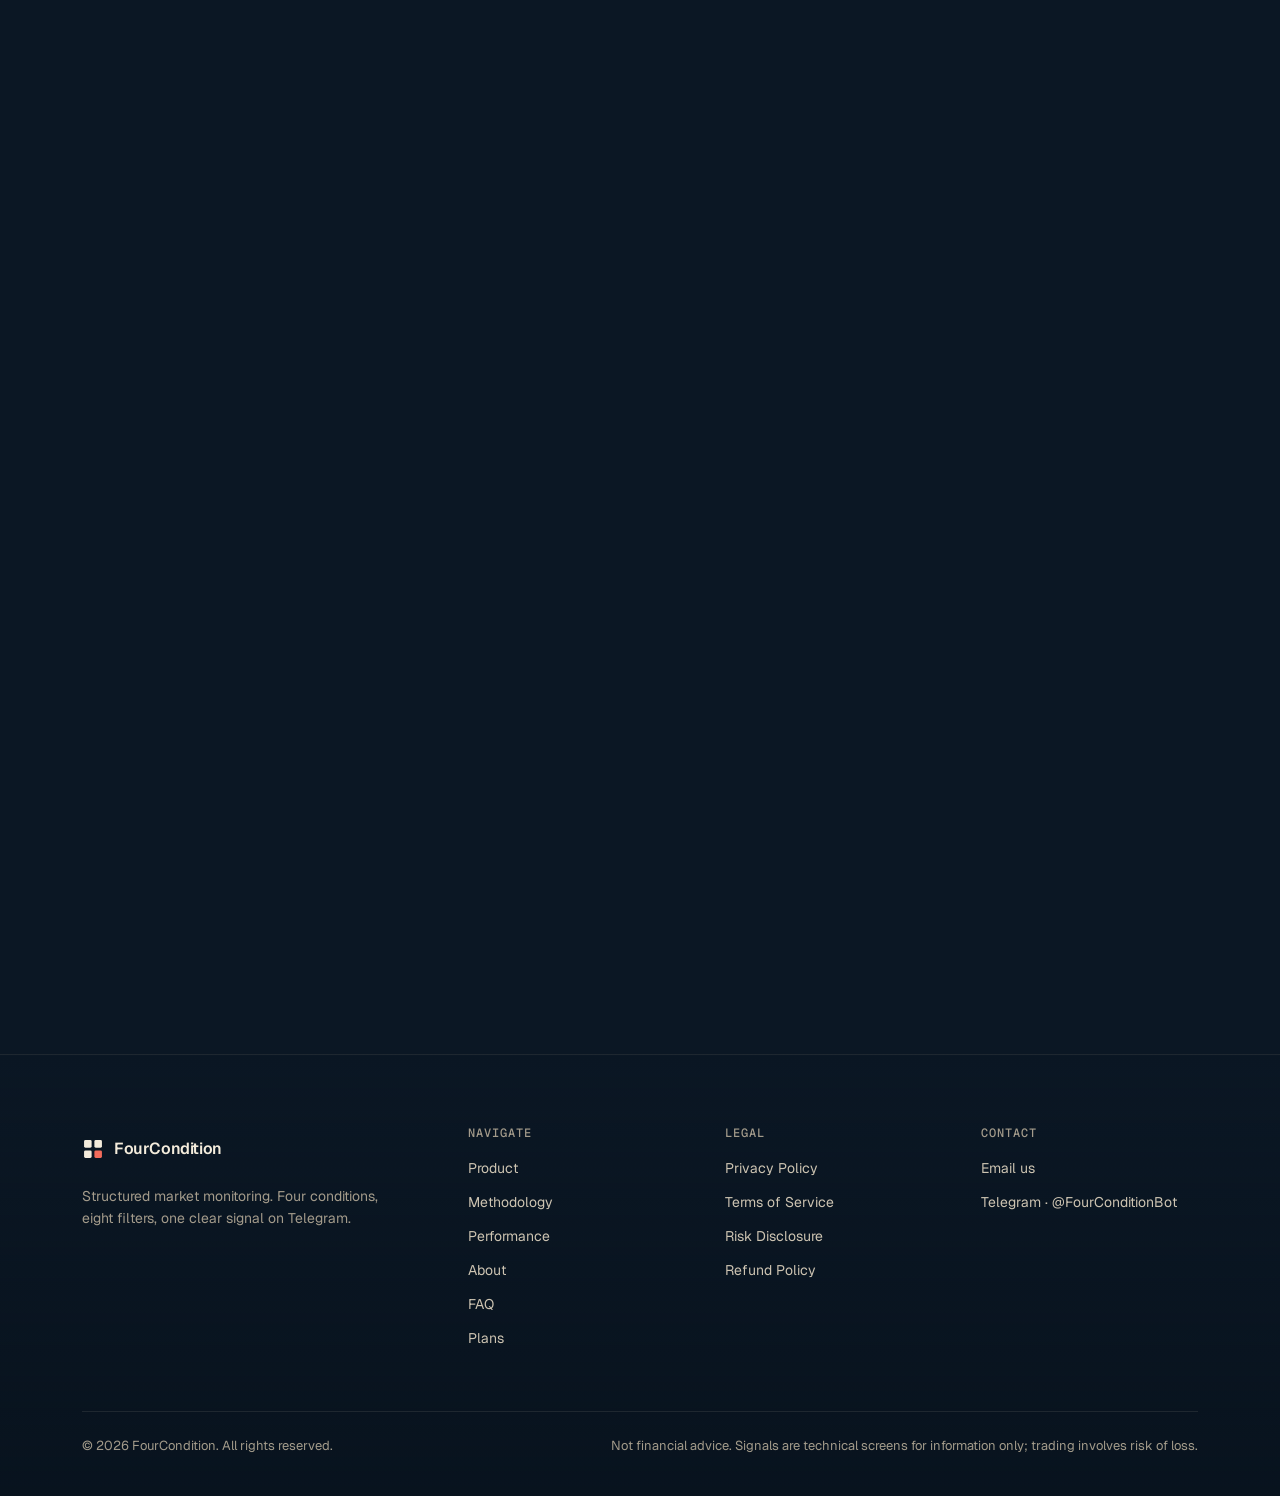
==== commit 4cd85507: "Dec 3 release copy: three core strategies + Personal Strategy, free custom settings - Strategies sec" ====
--- a/index.html
+++ b/index.html
@@ -618,7 +618,7 @@
         <div class="tile-copy">
           <div class="tile-head"><span class="tile-label"><svg class="i" aria-hidden="true"><use href="#i-sliders"/></svg>Configure</span><span class="tag">Your settings</span></div>
           <h3 style="margin-top:16px">Thresholds that match how you invest</h3>
-          <p>A 10-question quiz sets your strategy. Change any single value with <code>/set</code>.</p>
+          <p>A 10-question quiz sets your strategy. Fine-tune any value with <code>/set</code>, free for everyone.</p>
         </div>
         <div class="ui">
           <div class="prompt">/settings<span class="caret" aria-hidden="true"></span></div>
@@ -626,11 +626,11 @@
             <caption class="sr-only">Example settings</caption>
             <thead><tr><th scope="col">Setting</th><th scope="col" class="r">Value</th></tr></thead>
             <tbody>
-              <tr><td>RSI threshold</td><td class="r"><b>45</b></td></tr>
-              <tr><td>Bollinger proximity</td><td class="r"><b>1.02</b></td></tr>
+              <tr><td>Risk per trade</td><td class="r"><b>1%</b></td></tr>
+              <tr><td>Stop width (× ATR)</td><td class="r"><b>2.0</b></td></tr>
               <tr><td>Trend gate (below 200 SMA)</td><td class="r"><b>8%</b></td></tr>
               <tr><td>Earnings blackout</td><td class="r"><b>5d / 3d</b></td></tr>
-              <tr><td>ATR stop multiplier</td><td class="r"><b>2.0</b></td></tr>
+              <tr><td>Review after</td><td class="r"><b>20 days</b></td></tr>
             </tbody>
           </table>
         </div>
@@ -668,7 +668,7 @@
     </div>
     <div class="palette panel tilt reveal" data-tilt="3" aria-label="Bot commands">
       <div class="palette-search"><span aria-hidden="true">/</span><span>Type a command<span class="caret" aria-hidden="true"></span></span></div>
-      <ul id="cmds"><li><code>/add TSLA AAPL</code><span>Add tickers</span></li><li><code>/remove TSLA</code><span>Remove a ticker</span></li><li><code>/list</code><span>Show watchlist</span></li><li><code>/status</code><span>Live prices</span></li><li><code>/topsignal</code><span>Best current setups</span></li><li><code>/profile</code><span>Your strategy</span></li><li><code>/retakequiz</code><span>Redo the quiz</span></li><li><code>/settings</code><span>Your thresholds</span></li><li><code>/set rsi 45</code><span>Change one setting</span></li><li><code>/resetsettings</code><span>Back to defaults</span></li><li><code>/packload tech</code><span>Load a sector pack</span></li><li><code>/ignore COIN</code><span>Mute a ticker</span></li><li><code>/remove all</code><span>Clear watchlist</span></li><li><code>/history</code><span>Signal history (Pro)</span></li><li><code>/digest stop</code><span>Pause digest</span></li><li><code>/digest start</code><span>Resume digest</span></li><li><code>/plan</code><span>Your current plan</span></li><li><code>/quiz</code><span>Survey: +50 slots</span></li><li><code>/commands</code><span>Show all commands</span></li></ul>
+      <ul id="cmds"><li><code>/add TSLA AAPL</code><span>Add tickers</span></li><li><code>/remove TSLA</code><span>Remove a ticker</span></li><li><code>/list</code><span>Show watchlist</span></li><li><code>/status</code><span>Live prices</span></li><li><code>/topsignal</code><span>Best current setups</span></li><li><code>/profile</code><span>Your strategy</span></li><li><code>/buildstrategy</code><span>Build your own strategy</span></li><li><code>/settings</code><span>Your risk &amp; alert settings</span></li><li><code>/set risk_pct 0.5</code><span>Change one setting</span></li><li><code>/resetsettings</code><span>Back to defaults</span></li><li><code>/packload tech</code><span>Load a sector pack</span></li><li><code>/ignore COIN</code><span>Mute a ticker</span></li><li><code>/remove all</code><span>Clear watchlist</span></li><li><code>/history</code><span>Signal history (Pro)</span></li><li><code>/digest stop</code><span>Pause digest</span></li><li><code>/digest start</code><span>Resume digest</span></li><li><code>/plan</code><span>Your current plan</span></li><li><code>/quiz</code><span>Survey: +50 slots</span></li><li><code>/commands</code><span>Show all commands</span></li></ul>
       <div class="palette-foot" aria-hidden="true"><span>17 commands</span><span><kbd>&uarr;</kbd> <kbd>&darr;</kbd> to browse</span></div>
     </div>
   </div>
@@ -782,52 +782,28 @@
   <div class="wrap">
     <div class="section-head center">
       <p class="eyebrow reveal">Strategies</p>
-      <h2 id="strat-title" class="reveal" style="--i:1">Ten strategies. <span class="dim">One bot.</span></h2>
-      <p class="lede reveal" style="--i:2">Pick the approach that matches how you invest. Each strategy runs different indicators — same four-condition structure, different logic.</p>
+      <h2 id="strat-title" class="reveal" style="--i:1">Three strategies. <span class="dim">Plus one built for you.</span></h2>
+      <p class="lede reveal" style="--i:2">We tested every strategy we had on 10 years of market data, comparing each with buying the same stocks on random days, and kept the three that held up best. Same four-condition structure, different logic.</p>
     </div>
     <ol class="strategies" data-stagger="2">
-      <li><details class="strat glass spot">
-        <summary><span class="strat-top"><span class="n">01</span><span class="chev" aria-hidden="true"></span></span><strong>Conservative Income</strong><span class="d">Stable, income-generating stocks on mean-reversion dips.</span><span class="tag">Best for: income investors</span></summary>
-        <ul class="strat-conds"><li>RSI below 45</li><li>Price below the 200-day SMA</li><li>ATR below its 30-day average (low volatility)</li><li>Within 2% of the lower Bollinger Band</li></ul>
-      </details></li>
       <li><details class="strat glass spot">
         <summary><span class="strat-top"><span class="n">02</span><span class="chev" aria-hidden="true"></span></span><strong>Growth Momentum</strong><span class="d">Pullbacks inside confirmed uptrends in high-growth stocks.</span><span class="tag">Best for: growth investors</span></summary>
         <ul class="strat-conds"><li>RSI 40–55 (a pullback, not oversold)</li><li>Price above the 50-day SMA</li><li>MACD line above its signal line</li><li>Volume above 150% of its 20-day average</li></ul>
       </details></li>
       <li><details class="strat glass spot">
-        <summary><span class="strat-top"><span class="n">03</span><span class="chev" aria-hidden="true"></span></span><strong>Value Dip Buyer</strong><span class="d">Our original: oversold dips in fundamentally sound stocks.</span><span class="tag">Best for: value investors</span></summary>
-        <ul class="strat-conds"><li>RSI below 45</li><li>Price below the 20-day MA</li><li>OBV trending up over 5 sessions</li><li>Within 2% of the lower Bollinger Band</li></ul>
+        <summary><span class="strat-top"><span class="n">01</span><span class="chev" aria-hidden="true"></span></span><strong>Conservative Income</strong><span class="d">Steady, income-generating stocks on mean-reversion dips.</span><span class="tag">Best for: cautious and income investors</span></summary>
+        <ul class="strat-conds"><li>RSI below 45</li><li>Price below the 200-day SMA</li><li>ATR below its 30-day average (low volatility)</li><li>Within 2% of the lower Bollinger Band</li></ul>
       </details></li>
       <li><details class="strat glass spot">
-        <summary><span class="strat-top"><span class="n">04</span><span class="chev" aria-hidden="true"></span></span><strong>Sector Rotation</strong><span class="d">Follows money as it moves between sectors.</span><span class="tag">Best for: macro-minded investors</span></summary>
-        <ul class="strat-conds"><li>RSI below 50</li><li>Price above the 200-day SMA</li><li>Volume above 120% of its 20-day average</li><li>RSI higher than 5 sessions ago</li></ul>
-      </details></li>
-      <li><details class="strat glass spot">
-        <summary><span class="strat-top"><span class="n">05</span><span class="chev" aria-hidden="true"></span></span><strong>Breakout Hunter</strong><span class="d">Stocks pressing 52-week highs on rising volume.</span><span class="tag">Best for: momentum traders</span></summary>
-        <ul class="strat-conds"><li>Within 5% of the 52-week high</li><li>Volume above 120% of its 20-day average</li><li>ATR expanding (higher than 10 sessions ago)</li><li>RSI 50–65</li></ul>
-      </details></li>
-      <li><details class="strat glass spot">
-        <summary><span class="strat-top"><span class="n">06</span><span class="chev" aria-hidden="true"></span></span><strong>Defensive Bear</strong><span class="d">Stocks holding up while the market falls.</span><span class="tag">Best for: cautious investors</span></summary>
-        <ul class="strat-conds"><li>RSI above 50 (relative strength)</li><li>Price above the 200-day SMA</li><li>ATR below its 30-day average (low volatility)</li><li>Price above the 50-day SMA</li></ul>
-      </details></li>
-      <li><details class="strat glass spot">
-        <summary><span class="strat-top"><span class="n">07</span><span class="chev" aria-hidden="true"></span></span><strong>Small Cap Momentum</strong><span class="d">Smaller, faster names with momentum. Higher risk.</span><span class="tag">Best for: higher-risk traders</span></summary>
-        <ul class="strat-conds"><li>Price between $10 and $100</li><li>RSI 45–60</li><li>Volume above 110% of its 30-day average</li><li>Price above the 20-day SMA</li></ul>
-      </details></li>
-      <li><details class="strat glass spot">
-        <summary><span class="strat-top"><span class="n">08</span><span class="chev" aria-hidden="true"></span></span><strong>Blue Chip Stability</strong><span class="d">Reliable large caps dipping inside long-term uptrends.</span><span class="tag">Best for: long-term investors</span></summary>
-        <ul class="strat-conds"><li>Price below the 20-day MA</li><li>RSI below 45</li><li>Price above the 200-day SMA</li><li>ATR below its 30-day average (low volatility)</li></ul>
-      </details></li>
-      <li><details class="strat glass spot">
-        <summary><span class="strat-top"><span class="n">09</span><span class="chev" aria-hidden="true"></span></span><strong>Earnings Recovery</strong><span class="d">Improving companies pulled back after earnings.</span><span class="tag">Best for: turnaround investors</span></summary>
+        <summary><span class="strat-top"><span class="n">09</span><span class="chev" aria-hidden="true"></span></span><strong>Earnings Recovery</strong><span class="d">Good stocks recovering after a sell-off.</span><span class="tag">Best for: dip and turnaround investors</span></summary>
         <ul class="strat-conds"><li>RSI below 45</li><li>OBV trending up over 5 sessions</li><li>Price below the 20-day MA</li><li>More than 15% below the 52-week high</li></ul>
       </details></li>
       <li><details class="strat glass spot">
-        <summary><span class="strat-top"><span class="n">10</span><span class="chev" aria-hidden="true"></span></span><strong>Advanced Custom</strong><span class="d">Build your own screen from the indicator menu.</span><span class="tag">Best for: experienced users</span></summary>
-        <ul class="strat-conds"><li>Choose your own four conditions</li><li>Set your own thresholds</li><li>Built in the bot's Advanced menu</li></ul>
+        <summary><span class="strat-top"><span class="n">10</span><span class="chev" aria-hidden="true"></span></span><strong>Personal Strategy</strong><span class="d">Answer 10 questions and the bot builds a strategy around how you invest.</span><span class="tag">Best for: anyone who wants it tuned to them</span></summary>
+        <ul class="strat-conds"><li>Starts from one of the three setups above</li><li>Tuned to how often you want alerts and how long you hold</li><li>Every alert suggests a stop-loss and a position size from your own risk limit</li><li>Built in the bot with /buildstrategy</li></ul>
       </details></li>
     </ol>
-    <p class="note reveal">A 10-question quiz on your first message picks one for you. Changed your mind? Send <code>/retakequiz</code> any time.</p>
+    <p class="note reveal">A 10-question quiz on your first message picks a strategy for you. Want one tuned to you? Send <code>/buildstrategy</code> any time.</p>
   </div>
 </section>
 
@@ -961,7 +937,7 @@
       <details><summary>Where do I receive notifications?<span class="pm" aria-hidden="true"></span></summary><p>In your Telegram chat with @FourConditionBot. There is no separate app or account; everything, from your watchlist to settings and history, is managed with bot commands.</p></details>
       <details><summary>Is FourCondition financial advice?<span class="pm" aria-hidden="true"></span></summary><p>No. FourCondition is a technical screening tool. A signal means certain conditions lined up on a chart. It is not a recommendation to buy or sell, and it does not know your circumstances. Always do your own research.</p></details>
       <details><summary>Does FourCondition guarantee results?<span class="pm" aria-hidden="true"></span></summary><p>No. Signals can and do fail, and past results do not guarantee future ones. The filters reduce some known risks but cannot remove them. See the <a href="/risk/">risk disclosure</a> and the monthly reports above.</p></details>
-      <details><summary>How can I get started?<span class="pm" aria-hidden="true"></span></summary><p>Open <a href="https://t.me/FourConditionBot" target="_blank" rel="noopener">@FourConditionBot</a> in Telegram and press Start. Answer the 10-question quiz to pick a strategy, add tickers with <code>/add</code> or load a sector pack, and you're done. Free includes live alerts, a 150-ticker watchlist and all 10 strategies; <a href="/upgrade/">Pro and Elite</a> add more markets and history.</p></details>
+      <details><summary>How can I get started?<span class="pm" aria-hidden="true"></span></summary><p>Open <a href="https://t.me/FourConditionBot" target="_blank" rel="noopener">@FourConditionBot</a> in Telegram and press Start. Answer the 10-question quiz to pick a strategy, add tickers with <code>/add</code> or load a sector pack, and you're done. Free includes live alerts, a 150-ticker watchlist, every strategy and custom settings; <a href="/upgrade/">Pro and Elite</a> add more markets and history.</p></details>
       <details><summary>Why haven't I had a signal in a while?<span class="pm" aria-hidden="true"></span></summary><p>All four conditions rarely line up at once, especially in strong trends. A quiet bot is working as intended. <code>/topsignal</code> shows which names are closest to passing.</p></details>
       <details><summary>What data do you store?<span class="pm" aria-hidden="true"></span></summary><p>Your Telegram chat ID, watchlist, strategy settings and signal history, plus your answers if you take the optional /quiz survey. No name, email or card details. Data lives on Railway servers in the US. Email legal@fourcondition.app to have it deleted within 7 days.</p></details>
     </div>
